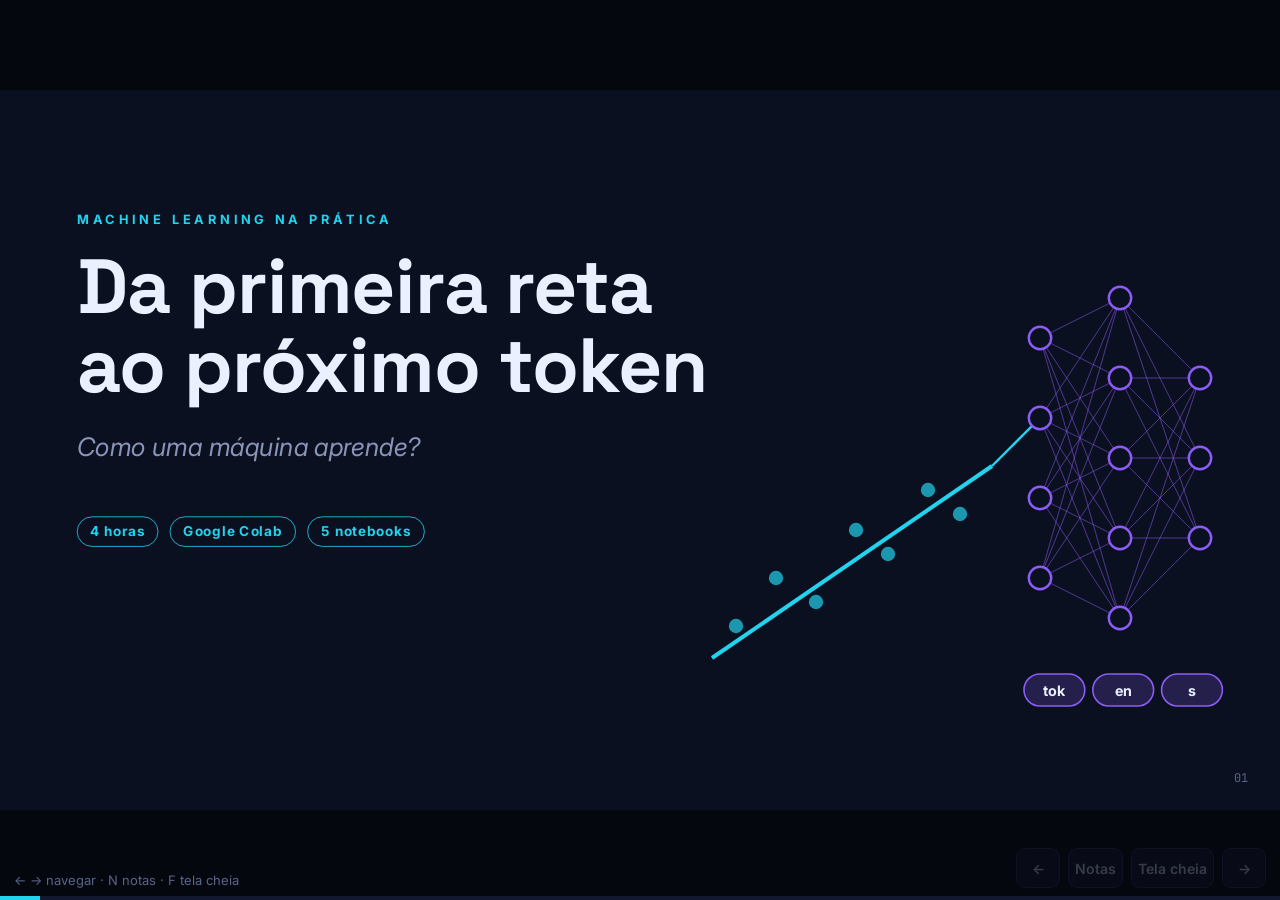
==== index.html @ e6fae29c "Adiciona apresentação Machine Learning na Prática" ====
<!DOCTYPE html>
<html lang="pt-BR">
<head>
<meta charset="utf-8">
<meta name="viewport" content="width=device-width, initial-scale=1">
<title>Machine Learning na Prática</title>
<link rel="preconnect" href="https://fonts.googleapis.com">
<link rel="preconnect" href="https://fonts.gstatic.com" crossorigin>
<link href="https://fonts.googleapis.com/css2?family=Space+Grotesk:wght@500;700&family=Inter:wght@400;500;700&family=JetBrains+Mono:wght@400;700&display=swap" rel="stylesheet">
<style>
/* VOICE: palco de aula de tecnologia; confiante, didático, pouco texto
   IDEA: um osciloscópio de laboratório: cada slide é um instrumento que mostra o mecanismo funcionando
   PICTURE: simulações reais (reta, gradiente, KNN, K-Means, atenção, temperatura) ocupando o palco
   COLOUR and TYPE: tinta noturna, ciano = conceito, âmbar = erro, violeta = redes/LLMs, verde = grupos; Space Grotesk + Inter + JetBrains Mono
   LAYOUT: palco 16:9 fixo escalado; título à esquerda no alto, instrumento grande, controles discretos */
:root{--bg:#0B1020;--p1:#141B33;--p2:#1B2442;--ln:#2A355C;--tx:#EAF0FF;--mu:#8A94B8;--dim:#5A6488;
--cy:#22D3EE;--am:#F59E0B;--vi:#8B5CF6;--gr:#34D399;--rd:#F87171;--pk:#F472B6;color-scheme:dark}
*{box-sizing:border-box;min-width:0}
html,body{margin:0;height:100%;background:#05070f;overflow:hidden}
body{font:24px/1.4 Inter,system-ui,sans-serif;color:var(--tx)}
#stage{position:absolute;left:50%;top:50%;width:1600px;height:900px;transform-origin:0 0;background:var(--bg);overflow:hidden}
.s{position:absolute;inset:0;padding:88px 96px 90px;opacity:0;visibility:hidden;transition:opacity .45s,visibility .45s}
.s.cur{opacity:1;visibility:visible}
h1,h2,h3{font-family:"Space Grotesk",Inter,sans-serif;margin:0;letter-spacing:-.01em;text-wrap:balance}
h2{font-size:54px;line-height:1.08;margin-bottom:34px}
.mono{font-family:"JetBrains Mono",monospace}
.mu{color:var(--mu)}.cy{color:var(--cy)}.am{color:var(--am)}.vi{color:var(--vi)}.gr{color:var(--gr)}.rd{color:var(--rd)}.pk{color:var(--pk)}
.blk{position:absolute;left:96px;top:36px;display:flex;align-items:center;gap:14px;font-size:15px;font-weight:700;letter-spacing:.18em}
.dots{display:flex;gap:9px}.dots i{width:8px;height:8px;border-radius:50%;background:var(--ln)}.dots i.on{background:currentColor;transform:scale(1.4)}
.num{position:absolute;right:40px;bottom:30px;font:15px "JetBrains Mono";color:var(--dim)}
.card{background:var(--p1);border-radius:18px;padding:26px 28px}
.row{display:flex;gap:28px}.col{display:flex;flex-direction:column;gap:18px}
.grid3{display:grid;grid-template-columns:repeat(3,1fr);gap:28px}
.f{opacity:0;transform:translateY(14px);transition:opacity .5s,transform .5s}
.f.on{opacity:1;transform:none}
.note{font-size:18px;color:var(--dim);font-style:italic}
.pill{display:inline-flex;align-items:center;padding:6px 16px;border-radius:99px;border:1.5px solid currentColor;font-size:17px;font-weight:700;letter-spacing:.06em}
.lbl{font-size:16px;font-weight:700;letter-spacing:.16em;text-transform:uppercase}
svg{display:block;overflow:visible}
svg text{font-family:Inter,sans-serif;fill:var(--tx)}
.ctl{display:flex;flex-wrap:wrap;gap:12px;align-items:center;font-size:19px}
button.b{font:700 18px Inter;color:var(--tx);background:var(--p2);border:1.5px solid var(--ln);border-radius:12px;padding:10px 18px;cursor:pointer;min-height:44px}
button.b:hover{border-color:var(--cy)}button.b.on{background:var(--cy);color:var(--bg);border-color:var(--cy)}
button.b:focus-visible,input:focus-visible{outline:3px solid var(--cy);outline-offset:2px}
input[type=range]{accent-color:var(--cy);width:260px;height:32px}
.big{font-family:"Space Grotesk";font-weight:700;line-height:1}
.formula{font:700 34px "JetBrains Mono";background:var(--p1);border-radius:16px;padding:22px 28px}
/* lab */
.lab .side{position:absolute;left:96px;top:110px;bottom:90px;width:480px;border-radius:26px;padding:40px;color:var(--bg);display:flex;flex-direction:column}
.lab .side .n{font:700 170px/1 "Space Grotesk";margin:14px 0 18px}
.lab .side h3{font-size:38px;line-height:1.1}
.lab .side .file{margin-top:auto;background:var(--bg);border-radius:12px;padding:12px 16px;font:16px "JetBrains Mono";text-align:center}
.lab .side .t{margin-top:16px;font-weight:700;font-size:20px}
.lab .steps{position:absolute;left:650px;right:96px;top:120px}
.lab .st{display:grid;grid-template-columns:44px 120px 1fr;align-items:start;gap:10px;padding:16px 0;font-size:25px;position:relative}
.lab .st b{font:700 21px "JetBrains Mono";padding-top:3px}
.lab .st .o{width:26px;height:26px;border-radius:50%;border:4px solid currentColor;background:var(--bg);margin-top:4px;position:relative;z-index:1}
.lab .rail{position:absolute;left:12px;top:34px;bottom:34px;width:3px;opacity:.6}
.lab .q{position:absolute;left:650px;right:96px;bottom:96px;border:2px solid;border-radius:18px;padding:22px 28px;background:var(--p1)}
.lab .q .lbl{font-size:14px;margin-bottom:8px}
.lab .q p{margin:0;font-size:27px;font-weight:700}
/* chrome */
#bar{position:fixed;left:0;right:0;bottom:0;height:4px;background:#111830;z-index:5}#bar i{display:block;height:100%;background:var(--cy);transition:width .3s}
#nav{position:fixed;right:14px;bottom:12px;display:flex;gap:8px;z-index:6;opacity:.25;transition:opacity .3s}#nav:hover{opacity:1}
#nav button{font:600 14px Inter;color:#cfd6f5;background:#141B33;border:1px solid #2A355C;border-radius:9px;min-width:44px;min-height:40px;cursor:pointer}
#notes{position:fixed;left:16px;right:16px;bottom:62px;max-height:40vh;overflow:auto;background:#0f1530f2;border:1px solid #2A355C;border-radius:14px;padding:16px 20px;font:16px/1.5 Inter;color:#dfe5ff;z-index:7;display:none}
#notes.on{display:block}#notes b{color:var(--cy)}
#help{position:fixed;left:14px;bottom:12px;font:13px Inter;color:#5A6488;z-index:6}
@keyframes dash{to{stroke-dashoffset:0}}
@keyframes pulse{50%{opacity:.35}}
@keyframes flow{to{stroke-dashoffset:-40}}
@media (prefers-reduced-motion:reduce){*{animation:none!important;transition:none!important}}
</style>
</head>
<body>
<div id="stage">

<!-- 01 -->
<section class="s" data-b="0" data-notes="SLIDE 01 (3 min). “Quando alguém usa uma IA para escrever texto ou reconhecer uma imagem, vê só o resultado. Mas como a máquina chegou até ali? Hoje vamos construir modelos simples, observar como erram e conectar essa lógica aos modelos de linguagem.” Avise que a turma vai programar no Colab.">
  <div style="position:absolute;left:96px;top:150px;width:860px">
    <div class="lbl cy" style="letter-spacing:.3em">Machine Learning na Prática</div>
    <h1 style="font-size:96px;line-height:1.02;margin:26px 0 30px">Da primeira reta ao próximo token</h1>
    <div class="mu" style="font-size:32px;font-style:italic">Como uma máquina aprende?</div>
    <div class="row" style="gap:14px;margin-top:64px"><span class="pill cy">4 horas</span><span class="pill cy">Google Colab</span><span class="pill cy">5 notebooks</span></div>
  </div>
  <svg id="cover" viewBox="0 0 700 700" style="position:absolute;right:40px;top:110px;width:700px;height:700px"></svg>
</section>

<!-- 02 -->
<section class="s" data-b="1" data-notes="SLIDE 02 (4 min). Pergunte: “Quem já usou ChatGPT, Gemini ou outra IA? E quem já treinou um modelo?” Espere respostas. A meta não é só importar uma biblioteca: é entender dados, parâmetros, perda, avaliação e inferência.">
  <h1 style="font-size:76px;line-height:1.08;margin-top:60px"><span class="mu">Você sabe usar IA.</span><br>Mas sabe como ela aprende?</h1>
  <div class="grid3" style="margin-top:80px">
    <div class="card f" data-f="1"><div class="big cy" style="font-size:46px">dados</div><h3 style="font-size:30px;margin:18px 0 10px">Parâmetros e perda</h3><div class="mu">o que o modelo recebe, e o que ele ajusta</div></div>
    <div class="card f" data-f="2"><div class="big am" style="font-size:46px">erro</div><h3 style="font-size:30px;margin:18px 0 10px">Treinar e avaliar</h3><div class="mu">medir em dados que o modelo nunca viu</div></div>
    <div class="card f" data-f="3"><div class="big vi" style="font-size:46px">tokens</div><h3 style="font-size:30px;margin:18px 0 10px">Chegar aos LLMs</h3><div class="mu">a mesma lógica, em escala gigante</div></div>
  </div>
</section>

<!-- 03 -->
<section class="s" data-b="1" data-notes="SLIDE 03 (6 min). Proponha: “Se tem a palavra promoção, é spam.” Por que falha? Programação tradicional: nós escrevemos as regras. ML supervisionado: damos exemplos e rótulos e o algoritmo aprende os parâmetros. Treinamento = aprender com exemplos; inferência = prever em dados novos.">
  <h2>Como detectar spam sem escrever mil regras?</h2>
  <div class="row" style="gap:48px">
    <div style="width:520px" class="col">
      <div class="card mono" style="font-size:28px;border:2px solid var(--am)"><span class="am">if</span> "promoção" <span class="am">in</span> msg:<br>&nbsp;&nbsp;&nbsp;&nbsp;<span class="am">return</span> SPAM</div>
      <div class="card f" data-f="1" style="font-size:21px"><div>“Sua <b>promoção</b> a gerente foi aprovada” <span class="rd">→ SPAM ✕</span></div><div style="margin-top:10px">“Ganhe R$ 5.000 hoje, clique aqui” <span class="rd">→ OK ✕</span></div></div>
      <div class="f note" data-f="1" style="font-size:21px">Cada regra nova cria uma exceção nova</div>
    </div>
    <svg viewBox="0 0 820 470" style="width:820px;height:470px">
      <g class="f" data-f="2"><text x="0" y="20" font-size="17" font-weight="700" letter-spacing="3" fill="#8A94B8">PROGRAMAÇÃO TRADICIONAL</text>
        <rect x="0" y="45" width="170" height="56" rx="12" fill="#1B2442"/><text x="85" y="80" text-anchor="middle" font-size="21">Regras</text>
        <rect x="0" y="115" width="170" height="56" rx="12" fill="#1B2442"/><text x="85" y="150" text-anchor="middle" font-size="21">Dados</text>
        <path d="M185 108 H285" stroke="#8A94B8" stroke-width="3" marker-end="url(#ar)"/>
        <rect x="300" y="68" width="200" height="80" rx="14" fill="#1B2442" stroke="#8A94B8" stroke-width="2"/><text x="400" y="116" text-anchor="middle" font-size="23" font-weight="700">Programa</text>
        <path d="M515 108 H615" stroke="#8A94B8" stroke-width="3" marker-end="url(#ar)"/>
        <rect x="630" y="68" width="180" height="80" rx="14" fill="#141B33"/><text x="720" y="116" text-anchor="middle" font-size="22" font-weight="700" fill="#8A94B8">Respostas</text></g>
      <g class="f" data-f="3"><g transform="translate(0,250)"><text x="0" y="20" font-size="17" font-weight="700" letter-spacing="3" fill="#22D3EE">MACHINE LEARNING SUPERVISIONADO</text>
        <rect x="0" y="45" width="170" height="56" rx="12" fill="#1B2442"/><text x="85" y="80" text-anchor="middle" font-size="21">Dados</text>
        <rect x="0" y="115" width="170" height="56" rx="12" fill="#1B2442"/><text x="85" y="150" text-anchor="middle" font-size="21">Rótulos</text>
        <path d="M185 108 H285" stroke="#22D3EE" stroke-width="3" marker-end="url(#arc)" stroke-dasharray="10 10" style="animation:flow 1s linear infinite"/>
        <rect x="300" y="68" width="200" height="80" rx="14" fill="#22D3EE" fill-opacity=".2" stroke="#22D3EE" stroke-width="2"/><text x="400" y="116" text-anchor="middle" font-size="23" font-weight="700">Treino</text>
        <path d="M515 108 H615" stroke="#22D3EE" stroke-width="3" marker-end="url(#arc)"/>
        <rect x="630" y="68" width="180" height="80" rx="14" fill="#141B33"/><text x="720" y="116" text-anchor="middle" font-size="22" font-weight="700" fill="#22D3EE">Modelo</text></g></g>
    </svg>
  </div>
  <div class="row f" data-f="4" style="margin-top:26px">
    <div class="card" style="flex:1"><b class="cy">Treinamento</b> <span class="mu">aprende parâmetros com exemplos</span></div>
    <div class="card" style="flex:1"><b class="vi">Inferência</b> <span class="mu">usa o modelo em mensagens novas</span></div>
  </div>
</section>

<!-- 04 -->
<section class="s" data-b="1" data-notes="SLIDE 04 (5 min). IA é o campo amplo; ML é uma abordagem dentro dele; Deep Learning usa redes neurais profundas; LLMs atuais são Deep Learning aplicado à linguagem. IA generativa não é sinônimo de LLM: há modelos de imagem, áudio e vídeo.">
  <h2>Onde um LLM se encaixa na IA?</h2>
  <svg viewBox="0 0 860 620" style="position:absolute;left:70px;top:200px;width:860px;height:620px">
    <g class="f" data-f="1"><ellipse cx="430" cy="350" rx="420" ry="270" fill="#5A6488" fill-opacity=".1" stroke="#5A6488" stroke-width="2"/><text x="430" y="118" text-anchor="middle" font-size="24" font-weight="700" fill="#8A94B8">Inteligência Artificial</text></g>
    <g class="f" data-f="2"><ellipse cx="430" cy="400" rx="330" ry="215" fill="#22D3EE" fill-opacity=".1" stroke="#22D3EE" stroke-width="2"/><text x="430" y="225" text-anchor="middle" font-size="24" font-weight="700" fill="#22D3EE">Machine Learning</text></g>
    <g class="f" data-f="3"><ellipse cx="430" cy="450" rx="235" ry="160" fill="#8B5CF6" fill-opacity=".15" stroke="#8B5CF6" stroke-width="2"/><text x="430" y="330" text-anchor="middle" font-size="24" font-weight="700" fill="#8B5CF6">Deep Learning</text></g>
    <g class="f" data-f="4"><ellipse cx="430" cy="505" rx="140" ry="98" fill="#F472B6" fill-opacity=".28" stroke="#F472B6" stroke-width="2.5"/><text x="430" y="505" text-anchor="middle" font-size="36" font-weight="700">LLMs</text><text x="430" y="540" text-anchor="middle" font-size="16" fill="#8A94B8" font-family="JetBrains Mono">texto → próximo token</text></g>
  </svg>
  <div class="f col" data-f="5" style="position:absolute;right:96px;top:250px;width:520px;gap:14px">
    <div class="lbl am">IA generativa ≠ LLM</div>
    <div class="card row" style="justify-content:space-between;padding:20px 26px"><b class="pk">Texto</b><span class="mu">LLMs</span></div>
    <div class="card row" style="justify-content:space-between;padding:20px 26px"><b>Imagem</b><span class="mu">modelos de difusão</span></div>
    <div class="card row" style="justify-content:space-between;padding:20px 26px"><b>Áudio</b><span class="mu">fala, música</span></div>
    <div class="card row" style="justify-content:space-between;padding:20px 26px"><b>Vídeo</b><span class="mu">sequências de quadros</span></div>
  </div>
</section>

<!-- 05 -->
<section class="s" data-b="1" data-notes="SLIDE 05 (7 min). Supervisionado: exemplos com rótulos. Não supervisionado: encontrar grupos sem rótulos. Reforço: uma política aprende com ações e recompensas. Pergunta: “Separar consumidores por perfil sem categorias prontas é qual tipo?” (não supervisionado). Autossupervisão: o próprio texto fornece o rótulo — voltaremos nisso em LLMs.">
  <h2>Três formas de aprender. Três tipos de sinal</h2>
  <div class="grid3">
    <div class="card f" data-f="1"><div class="lbl cy">Supervisionado</div>
      <svg viewBox="0 0 400 260" style="width:100%;height:260px;margin:14px 0">
        <line x1="90" y1="10" x2="330" y2="250" stroke="#EAF0FF" stroke-width="2" stroke-dasharray="8 8"/>
        <g fill="#22D3EE"><circle cx="60" cy="170" r="10"/><circle cx="110" cy="200" r="10"/><circle cx="80" cy="230" r="10"/><circle cx="150" cy="235" r="10"/><circle cx="40" cy="120" r="10"/></g>
        <g fill="#F59E0B"><circle cx="260" cy="50" r="10"/><circle cx="320" cy="90" r="10"/><circle cx="300" cy="30" r="10"/><circle cx="350" cy="140" r="10"/><circle cx="230" cy="100" r="10"/></g>
        <text x="40" y="90" fill="#22D3EE" font-weight="700" font-size="19">ok</text><text x="300" y="190" fill="#F59E0B" font-weight="700" font-size="19">spam</text></svg>
      <div class="mu">sinal: o rótulo certo</div></div>
    <div class="card f" data-f="2"><div class="lbl gr">Não supervisionado</div>
      <svg viewBox="0 0 400 260" style="width:100%;height:260px;margin:14px 0">
        <g fill="#8A94B8"><circle cx="90" cy="80" r="9"/><circle cx="130" cy="60" r="9"/><circle cx="110" cy="115" r="9"/><circle cx="70" cy="110" r="9"/><circle cx="290" cy="180" r="9"/><circle cx="320" cy="210" r="9"/><circle cx="340" cy="170" r="9"/><circle cx="300" cy="225" r="9"/></g>
        <circle cx="100" cy="92" r="65" fill="none" stroke="#34D399" stroke-width="2.5" stroke-dasharray="9 7" style="animation:pulse 2.4s infinite"/>
        <circle cx="315" cy="197" r="65" fill="none" stroke="#34D399" stroke-width="2.5" stroke-dasharray="9 7" style="animation:pulse 2.4s infinite .8s"/>
        <text x="200" y="150" text-anchor="middle" font-size="44" font-weight="700" fill="#34D399">?</text></svg>
      <div class="mu">sinal: a estrutura dos dados</div></div>
    <div class="card f" data-f="3"><div class="lbl am">Por reforço</div>
      <svg viewBox="0 0 400 260" style="width:100%;height:260px;margin:14px 0">
        <rect x="10" y="95" width="130" height="70" rx="14" fill="#F59E0B" fill-opacity=".2" stroke="#F59E0B" stroke-width="2"/><text x="75" y="138" text-anchor="middle" font-weight="700" font-size="20">Agente</text>
        <rect x="260" y="95" width="130" height="70" rx="14" fill="#1B2442" stroke="#2A355C" stroke-width="2"/><text x="325" y="138" text-anchor="middle" font-weight="700" font-size="20">Ambiente</text>
        <path d="M75 90 C100 20 300 20 325 85" fill="none" stroke="#EAF0FF" stroke-width="2.5" marker-end="url(#arw)" stroke-dasharray="10 8" style="animation:flow 1.2s linear infinite"/>
        <path d="M325 170 C300 240 100 240 75 175" fill="none" stroke="#F59E0B" stroke-width="2.5" marker-end="url(#ara)" stroke-dasharray="10 8" style="animation:flow 1.2s linear infinite"/>
        <text x="200" y="30" text-anchor="middle" font-size="17">ação</text><text x="200" y="252" text-anchor="middle" font-size="17" fill="#F59E0B">recompensa</text></svg>
      <div class="mu">sinal: a recompensa</div></div>
  </div>
  <div class="f" data-f="4" style="margin-top:30px;font-size:24px"><b class="vi">E os LLMs?</b> <span class="mu">Aprendizado autossupervisionado: o próprio texto fornece o rótulo, o próximo token</span></div>
</section>

<!-- 06 -->
<section class="s" data-b="2" data-notes="SLIDE 06 (9 min). Feature = informação disponível antes da previsão; target = o que queremos estimar. Numérico vs categórico. Treino ajusta parâmetros; validação orienta escolhas (modelo, hiperparâmetros); teste estima o desempenho final em dados não usados na seleção.">
  <h2>Uma linha de dados. Uma decisão a tomar</h2>
  <div class="row" style="gap:70px">
    <table id="tbl" style="border-collapse:separate;border-spacing:8px 0;font-size:25px;width:680px">
      <tr><th data-c="0">Horas de estudo<br><small>numérica</small></th><th data-c="0">Faltas<br><small>numérica</small></th><th data-c="0">Turno<br><small>categórica</small></th><th data-c="1">Nota<br><small>alvo</small></th></tr>
      <tr><td>2</td><td>6</td><td>noite</td><td>4,1</td></tr><tr><td>5</td><td>2</td><td>manhã</td><td>7,3</td></tr>
      <tr><td>8</td><td>1</td><td>manhã</td><td>8,9</td></tr><tr><td>3</td><td>4</td><td>tarde</td><td>5,2</td></tr>
      <tr class="new"><td>6</td><td>3</td><td>noite</td><td class="am">?</td></tr>
    </table>
    <div style="flex:1">
      <div class="f" data-f="1" style="font-size:24px;margin-bottom:12px"><b class="cy">features</b> o que se sabe antes da previsão</div>
      <div class="f" data-f="2" style="font-size:24px;margin-bottom:40px"><b class="am">target</b> o que queremos prever</div>
      <div class="f" data-f="3"><div class="lbl mu" style="margin-bottom:14px">Como dividir os dados</div>
        <div id="split" style="display:flex;height:84px;gap:6px;font-weight:700;font-size:19px;color:var(--bg)">
          <div style="background:var(--cy);flex:70;border-radius:10px 0 0 10px;display:grid;place-items:center">Treino 70%</div>
          <div style="background:var(--vi);flex:15;display:grid;place-items:center">Val. 15%</div>
          <div style="background:var(--am);flex:15;border-radius:0 10px 10px 0;display:grid;place-items:center">Teste 15%</div></div>
        <div class="col" style="gap:10px;margin-top:24px;font-size:22px">
          <div><b class="cy">Treino</b> ajusta os parâmetros</div><div><b class="vi">Validação</b> orienta as escolhas</div><div><b class="am">Teste</b> estima o desempenho final</div></div>
        <div class="note" style="margin-top:14px">Proporções ilustrativas</div></div>
    </div>
  </div>
  <style>#tbl th{font-size:19px;padding:12px 8px;border-radius:12px;background:var(--p1);transition:background .4s,color .4s}#tbl th small{font-weight:400;color:var(--mu);font-size:15px}
  #tbl td{text-align:center;padding:14px 0;border-bottom:1px solid var(--ln);font-family:"JetBrains Mono"}#tbl tr.new td{font-weight:700}
  #tbl.c0 th[data-c="0"]{background:#22D3EE33;color:var(--cy)}#tbl.c1 th[data-c="1"]{background:#F59E0B33;color:var(--am)}</style>
</section>

<!-- 07 -->
<section class="s" data-b="2" data-notes="SLIDE 07 (8 min). Padronizar o dataset inteiro antes de separar vaza média e desvio do teste para o treino. Certo: separar; ajustar (fit) o scaler só no treino; transformar treino e teste com ele. O Pipeline do Scikit-learn garante essa ordem, inclusive na validação cruzada. “O teste é uma prova inédita, não uma cola para o estudo.”">
  <h2>O teste não pode contar o futuro</h2>
  <svg viewBox="0 0 1408 560" style="width:1408px;height:560px">
    <g class="f" data-f="1">
      <rect x="0" y="0" width="1408" height="230" rx="20" fill="#141B33" stroke="#F87171" stroke-width="2"/>
      <text x="34" y="48" font-size="20" font-weight="700" letter-spacing="3" fill="#F87171">✕  ERRADO</text>
      <g id="wrongRow"></g>
      <path id="leak" d="M529 184 C480 236 262 236 200 189" fill="none" stroke="#F59E0B" stroke-width="3" stroke-dasharray="10 8" style="animation:flow 1s linear infinite" marker-end="url(#ara)"/>
      <text x="420" y="48" font-size="19" font-style="italic" fill="#F59E0B">a média e o desvio do teste vazam para o treino</text>
    </g>
    <g class="f" data-f="2"><g transform="translate(0,290)">
      <rect x="0" y="0" width="1408" height="230" rx="20" fill="#141B33" stroke="#34D399" stroke-width="2"/>
      <text x="34" y="48" font-size="20" font-weight="700" letter-spacing="3" fill="#34D399">✓  CERTO</text>
      <g id="rightRow"></g>
    </g></g>
  </svg>
  <div class="f" data-f="3" style="font-size:26px;margin-top:6px"><span class="mono cy" style="font-weight:700">Pipeline(scaler, modelo)</span> <span class="mu">faz isso por você, inclusive dentro da validação cruzada</span></div>
</section>

<!-- 08 -->
<section class="s" data-b="2" data-id="fit" data-notes="SLIDE 08 (8 min). Arraste a complexidade (grau do polinômio). Pontos brancos = treino; anéis âmbar = validação. Com grau alto, o erro de treino vai a quase zero e o de validação explode. “Qual curva vocês escolheriam?” A decisão precisa de dados de validação, não do olho.">
  <h2>Acertar tudo no treino é sempre bom sinal?</h2>
  <div class="row" style="gap:40px">
    <svg id="fitPlot" viewBox="0 0 820 560" style="width:820px;height:560px"></svg>
    <div class="col" style="flex:1;gap:22px">
      <div class="card"><div class="lbl mu" style="font-size:14px">Complexidade do modelo</div>
        <div class="row" style="align-items:center;margin-top:10px;gap:18px"><input id="deg" type="range" min="1" max="11" value="1" style="width:300px"><span class="mono big" id="degv" style="font-size:34px">grau 1</span></div>
        <div id="fitTag" class="big" style="font-size:40px;margin-top:16px">underfitting</div></div>
      <div class="card"><svg id="fitErr" viewBox="0 0 520 250" style="width:100%;height:250px"></svg></div>
      <div class="note">Polinômios ajustados ao vivo por mínimos quadrados · dados sintéticos</div>
    </div>
  </div>
</section>

<!-- 09 -->
<section class="s" data-b="3" data-id="line" data-notes="SLIDE 09 (4 min). ŷ = wx + b. w = inclinação, b = intercepto, x = entrada. Mova os controles. Exemplo: x = 6, w = 5, b = 20 → ŷ = 50 (exemplo matemático, não uma escala real de nota). O modelo precisa descobrir w e b a partir dos dados.">
  <h2>A primeira previsão pode ser uma reta</h2>
  <div class="row" style="gap:50px">
    <div class="col" style="width:560px;gap:24px">
      <div class="mono big" style="font-size:88px"><span class="am">ŷ</span> = <span class="cy">w</span>·x + <span class="vi">b</span></div>
      <div class="card col" style="gap:14px">
        <label class="ctl"><span class="mono cy" style="width:60px;font-weight:700">w</span><input id="lw" type="range" min="0" max="10" step="0.5" value="5"><span class="mono" id="lwv">5</span><span class="mu">inclinação</span></label>
        <label class="ctl"><span class="mono vi" style="width:60px;font-weight:700">b</span><input id="lb" type="range" min="0" max="60" step="1" value="20"><span class="mono" id="lbv">20</span><span class="mu">intercepto</span></label>
        <label class="ctl"><span class="mono" style="width:60px;font-weight:700">x</span><input id="lx" type="range" min="0" max="10" step="1" value="6"><span class="mono" id="lxv">6</span><span class="mu">entrada</span></label>
      </div>
      <div class="formula" id="lcalc">ŷ = 5·6 + 20 = 50</div>
      <div class="note">Exemplo matemático: o modelo precisa descobrir w e b nos dados</div>
    </div>
    <svg id="linePlot" viewBox="0 0 780 560" style="width:780px;height:560px"></svg>
  </div>
</section>

<!-- 10 -->
<section class="s" data-b="3" data-id="resid" data-notes="SLIDE 10 (4 min). A distância vertical entre ponto real e previsão é o resíduo. MSE = média dos quadrados: os quadrados no gráfico são literalmente cada erro ao quadrado. Pergunte: “Se eu deslocar a reta, o erro melhora ou piora?” — e mova os controles. Depois clique em “Ajuste ótimo” (mínimos quadrados).">
  <h2>Como uma reta sabe que está errada?</h2>
  <div class="row" style="gap:44px">
    <svg id="resPlot" viewBox="0 0 820 560" style="width:820px;height:560px"></svg>
    <div class="col" style="flex:1;gap:22px">
      <div class="formula f" data-f="2" style="font-size:30px">MSE = <span class="mu">1/n</span> Σ <span class="am">(y − ŷ)²</span></div>
      <div class="card"><div class="lbl mu" style="font-size:14px">Erro quadrático médio agora</div><div class="big am" id="mseV" style="font-size:84px;margin-top:8px">0</div></div>
      <div class="card col" style="gap:12px">
        <label class="ctl"><span class="mono cy" style="width:40px;font-weight:700">w</span><input id="rw" type="range" min="0" max="1.6" step="0.02" value="0.4"><span class="mono" id="rwv"></span></label>
        <label class="ctl"><span class="mono vi" style="width:40px;font-weight:700">b</span><input id="rb" type="range" min="-2" max="6" step="0.1" value="4"><span class="mono" id="rbv"></span></label>
        <div class="row" style="gap:12px"><button class="b" id="rOpt">Ajuste ótimo</button><button class="b" id="rRst">Reiniciar</button></div>
      </div>
      <div class="f" data-f="1" style="font-size:22px">Um erro <b class="am">2×</b> maior pesa <b class="am">4×</b></div>
    </div>
  </div>
</section>

<!-- 11 -->
<section class="s" data-b="3" data-id="gd" data-notes="SLIDE 11 (4 min). Gradiente = direção de maior crescimento do erro; a descida vai no sentido contrário: w ← w − α·∂L/∂w. Rode com α pequeno (lento), bom (converge), grande (oscila) e grande demais (diverge). Cada passo aqui é uma atualização; uma época é uma passada por todos os dados de treino.">
  <h2>Aprender é caminhar ladeira abaixo</h2>
  <div class="row" style="gap:44px">
    <svg id="gdPlot" viewBox="0 0 860 560" style="width:860px;height:560px"></svg>
    <div class="col" style="flex:1;gap:20px">
      <div class="formula" style="font-size:31px">w ← w − <span class="am">α</span> · <span class="cy">∂L/∂w</span></div>
      <div class="card col" style="gap:14px"><div class="lbl mu" style="font-size:14px">Taxa de aprendizado α</div>
        <div class="row" id="gdA" style="gap:10px;flex-wrap:wrap"><button class="b" data-a="0.05">0,05</button><button class="b on" data-a="0.3">0,3</button><button class="b" data-a="0.9">0,9</button><button class="b" data-a="1.05">1,05</button></div>
        <div class="row" style="gap:10px"><button class="b" id="gdGo">▶ Descer</button><button class="b" id="gdRst">Reiniciar</button></div></div>
      <div class="card row" style="justify-content:space-between"><div><div class="lbl mu" style="font-size:14px">Passo</div><div class="big mono" id="gdK" style="font-size:52px">0</div></div><div><div class="lbl mu" style="font-size:14px">Perda L(w)</div><div class="big mono am" id="gdL" style="font-size:52px">—</div></div></div>
      <div id="gdMsg" style="font-size:24px;font-weight:700;min-height:34px"></div>
    </div>
  </div>
</section>

<!-- 12 -->
<section class="s" data-b="3" data-notes="SLIDE 12 (3 min). MAE: erro absoluto médio, na unidade original. MSE: penaliza mais os desvios grandes (unidade ao quadrado). R²: compara com prever sempre a média; 1 é perfeito, 0 é igual à média, pode ser negativo fora do treino. Nunca interprete uma métrica sozinha.">
  <h2>Um modelo erra. Quanto, e em qual unidade?</h2>
  <div class="grid3">
    <div class="card f" data-f="1" style="min-height:470px"><div class="big cy" style="font-size:78px">MAE</div><div class="mono" style="font-size:24px;margin:18px 0 26px">1/n Σ |y − ŷ|</div>
      <div style="display:flex;align-items:flex-end;gap:16px;height:110px"><i style="width:44px;height:36%;background:var(--cy)"></i><i style="width:44px;height:80%;background:var(--cy)"></i><i style="width:44px;height:27%;background:var(--cy)"></i><i style="width:44px;height:62%;background:var(--cy)"></i></div>
      <h3 style="font-size:27px;margin-top:26px">Erro médio na unidade original</h3><div class="mu" style="font-style:italic">“erra 0,6 ponto, em média”</div></div>
    <div class="card f" data-f="2" style="min-height:470px"><div class="big am" style="font-size:78px">MSE</div><div class="mono" style="font-size:24px;margin:18px 0 26px">1/n Σ (y − ŷ)²</div>
      <div style="display:flex;align-items:flex-end;gap:16px;height:110px"><i style="width:44px;height:13%;background:var(--am)"></i><i style="width:44px;height:64%;background:var(--am)"></i><i style="width:44px;height:7%;background:var(--am)"></i><i style="width:44px;height:38%;background:var(--am)"></i></div>
      <h3 style="font-size:27px;margin-top:26px">Penaliza erros grandes</h3><div class="mu" style="font-style:italic">unidade ao quadrado</div></div>
    <div class="card f" data-f="3" style="min-height:470px"><div class="big vi" style="font-size:78px">R²</div><div class="mono" style="font-size:24px;margin:18px 0 26px">1 − SS<sub>res</sub> / SS<sub>tot</sub></div>
      <div style="height:110px;display:flex;flex-direction:column;justify-content:center"><div style="height:26px;border-radius:13px;background:var(--ln)"><div style="width:82%;height:100%;border-radius:13px;background:var(--vi)"></div></div><div class="mono mu" style="display:flex;justify-content:space-between;font-size:16px;margin-top:8px"><span>0</span><span>0,82</span><span>1</span></div></div>
      <h3 style="font-size:27px;margin-top:26px">Comparado a prever a média</h3><div class="mu" style="font-style:italic">pode ser negativo fora do treino</div></div>
  </div>
  <div class="f note" data-f="4" style="margin-top:28px;font-size:22px">Uma métrica sozinha não conta a história: olhe o problema</div>
</section>

<!-- 13 LAB01 -->
<section class="s lab" data-b="3" data-lab="01|Faça a reta aprender|01_regressao_linear.ipynb|25|cy" data-steps="00–05|Ler o dataset sintético e visualizar os pontos;05–15|Ajustar com NumPy, acompanhar a MSE e comparar com LinearRegression;15–20|Prever valores novos e avaliar MAE, MSE e R²;20–25|Mudar a taxa de aprendizado: convergência e divergência" data-q="O modelo aprende com o número de épocas, ou com a atualização guiada pelo erro?" data-notes="SLIDE 13 — LAB 01 (25 min). Abra 01_regressao_linear.ipynb (versão do aluno). Não mostre o gabarito antes da atividade."></section>

<!-- 14 -->
<section class="s" data-b="4" data-id="knn" data-notes="SLIDE 14 (4 min). Clique no gráfico para mover o ponto novo; troque K. As cores de fundo mostram como cada região seria classificada. K pequeno é sensível a ruído (fronteira recortada); K grande suaviza. Normalizar muda as distâncias. O KNN não ajusta pesos: ele guarda os exemplos e compara.">
  <h2>Seus vizinhos podem decidir quem você é</h2>
  <div class="row" style="gap:40px">
    <svg id="knnPlot" viewBox="0 0 860 560" style="width:860px;height:560px;cursor:crosshair"></svg>
    <div class="col" style="flex:1;gap:20px">
      <div class="card"><div class="lbl mu" style="font-size:14px">Número de vizinhos K</div><div class="row" id="knnK" style="gap:10px;margin-top:12px"><button class="b" data-k="1">1</button><button class="b on" data-k="3">3</button><button class="b" data-k="5">5</button><button class="b" data-k="9">9</button><button class="b" data-k="15">15</button></div></div>
      <div class="card"><div class="lbl mu" style="font-size:14px">Votação</div><div id="knnVote" style="font-size:28px;margin-top:10px"></div><div id="knnRes" class="big" style="font-size:44px;margin-top:10px"></div></div>
      <div class="col" style="gap:8px;font-size:21px"><div><b class="cy">K pequeno</b> sensível a ruído</div><div><b class="cy">Escala</b> normalizar muda as distâncias</div><div><b class="cy">Sem pesos</b> guarda os exemplos e compara</div></div>
      <div class="note">Clique no gráfico para mover o ponto ★</div>
    </div>
  </div>
</section>

<!-- 15 -->
<section class="s" data-b="4" data-id="tree" data-notes="SLIDE 15 (4 min). Avance: cada divisão procura grupos mais homogêneos; o Gini (calculado ao vivo nos pontos do gráfico) cai a cada pergunta. 0 = nó puro. Árvore profunda demais decora o treino (overfitting). Dados sintéticos no estilo Iris; regras didáticas.">
  <h2>Que pergunta separa melhor estas flores?</h2>
  <div class="row" style="gap:36px">
    <svg id="treePlot" viewBox="0 0 700 560" style="width:700px;height:560px"></svg>
    <svg id="treeDiag" viewBox="0 0 680 560" style="width:680px;height:560px"></svg>
  </div>
</section>

<!-- 16 -->
<section class="s" data-b="4" data-id="forest" data-notes="SLIDE 16 (3 min). Random Forest: muitas árvores, cada uma treinada com amostras e features sorteadas. Avance para ver a votação. A combinação tende a reduzir a variância em relação a uma árvore só, mas não garante acerto. Troca: perde-se interpretabilidade.">
  <h2>E se várias árvores votassem juntas?</h2>
  <svg id="forestSvg" viewBox="0 0 1408 480" style="width:1408px;height:480px"></svg>
  <div class="row" style="justify-content:space-between;font-size:23px;margin-top:20px"><div><b class="cy">1 árvore</b> <span class="mu">fácil de ler, alta variância</span></div><div><b class="gr">Floresta</b> <span class="mu">menor variância, menos interpretável</span></div></div>
</section>

<!-- 17 -->
<section class="s" data-b="4" data-notes="SLIDE 17 (4 min). Matriz ilustrativa: 95 negativos corretos, 5 positivos perdidos, nenhum positivo previsto. Acurácia 95%, mas recall positivo = 0. Precisão positiva é indefinida (0/0). A classe minoritária pode importar mais que o percentual total. Precision: dos que previ positivos, quantos eram? Recall: dos positivos reais, quantos achei? F1: média harmônica.">
  <h2>95% de acurácia pode ser péssimo</h2>
  <div class="row" style="gap:60px;align-items:flex-start">
    <div style="width:440px"><div class="big" style="font-size:170px">95%</div><div class="mu" style="font-size:26px">de acurácia</div>
      <div class="f" data-f="2"><div class="big rd" style="font-size:130px;margin-top:40px">0%</div><div class="mu" style="font-size:26px">de recall na classe positiva</div></div></div>
    <div class="f" data-f="1" style="position:relative">
      <div class="lbl mu" style="text-align:center;margin-left:80px;font-size:14px">Previsto</div>
      <div style="display:grid;grid-template-columns:80px 200px 200px;gap:10px;align-items:center;margin-top:10px;text-align:center">
        <span></span><span class="mu" style="font-size:18px">negativo</span><span class="mu" style="font-size:18px">positivo</span>
        <span class="mu" style="font-size:18px">real neg.</span><div class="cell" style="background:#34D39955"><b>95</b><small>VN</small></div><div class="cell"><b>0</b><small>FP</small></div>
        <span class="mu" style="font-size:18px">real pos.</span><div class="cell" style="background:#F8717166"><b>5</b><small>FN</small></div><div class="cell"><b>0</b><small>VP</small></div></div></div>
    <div class="col f" data-f="3" style="flex:1;gap:16px">
      <div class="card"><b class="cy" style="font-size:24px">Precision</b><div class="mu" style="font-size:18px">dos que previ ✓, quantos eram?</div><div class="mono" style="font-size:20px;margin-top:6px">0/0 → indefinida</div></div>
      <div class="card"><b class="rd" style="font-size:24px">Recall</b><div class="mu" style="font-size:18px">dos ✓ reais, quantos achei?</div><div class="mono" style="font-size:20px;margin-top:6px">0/5 = 0%</div></div>
      <div class="card"><b class="vi" style="font-size:24px">F1</b><div class="mu" style="font-size:18px">equilíbrio entre os dois</div><div class="mono" style="font-size:20px;margin-top:6px">média harmônica</div></div></div>
  </div>
  <style>.cell{height:190px;border-radius:16px;background:var(--p2);display:flex;flex-direction:column;justify-content:center}.cell b{font:700 64px "Space Grotesk"}.cell small{font:16px "JetBrains Mono";color:var(--tx)}</style>
</section>

<!-- 18 LAB02 -->
<section class="s lab" data-b="4" data-lab="02|Mesmos dados. Três algoritmos|02_classificacao.ipynb|25|cy" data-steps="00–05|Explorar o Iris e separar treino/teste com estratificação;05–13|KNN × Árvore × Random Forest com validação cruzada no treino (pipeline ao padronizar);13–20|Variar K e profundidade: qualidade e variância;20–25|Avaliar o escolhido no teste: matriz de confusão e métricas" data-q="O modelo que foi melhor no treino deve necessariamente ser o escolhido?" data-notes="SLIDE 18 — LAB 02 (25 min). Abra 02_classificacao.ipynb. Não mostre o gabarito antes."></section>

<!-- 19 -->
<section class="s" data-b="4" data-id="pause" data-nochrome="1" data-notes="SLIDE 19 — PAUSA (10 min). Clique em Iniciar. Oriente a turma a deixar o Notebook 03 aberto.">
  <div style="text-align:center;margin-top:120px"><div class="lbl cy" style="letter-spacing:.5em;font-size:22px">Pausa</div>
    <div id="clock" class="big mono" style="font-size:240px;margin:30px 0">10:00</div>
    <div class="row" style="justify-content:center;gap:14px"><button class="b" id="clkGo">▶ Iniciar</button><button class="b" id="clkRst">Reiniciar</button></div>
    <div class="pill cy" style="margin-top:46px">Deixe o Notebook 03 aberto</div></div>
</section>

<!-- 20 -->
<section class="s" data-b="5" data-id="km" data-notes="SLIDE 20 (5 min). Use “Passo” para alternar: (1) cada ponto vai ao centroide mais próximo, (2) cada centroide vira a média do seu grupo. Repita até estabilizar. Sorteie de novo para mostrar que a inicialização importa. O cluster não recebe significado automaticamente: a interpretação vem depois.">
  <h2>E se ninguém soubesse as respostas?</h2>
  <div class="row" style="gap:40px">
    <svg id="kmPlot" viewBox="0 0 760 560" style="width:760px;height:560px"></svg>
    <div class="col" style="flex:1;gap:18px">
      <div class="card col" style="gap:12px">
        <div class="row" style="gap:10px;flex-wrap:wrap"><button class="b" id="kmInit">Sortear centroides</button><button class="b" id="kmStep">Passo ▸</button><button class="b" id="kmRun">▶ Rodar</button></div>
        <div class="row" style="gap:10px;align-items:center;font-size:19px">K = <button class="b" data-k="2">2</button><button class="b on" data-k="3">3</button><button class="b" data-k="4">4</button><button class="b" data-k="5">5</button></div></div>
      <div class="card"><div class="lbl mu" style="font-size:14px">Agora</div><div id="kmPhase" style="font-size:28px;font-weight:700;margin-top:8px;min-height:80px"></div><div class="mono mu" id="kmIt" style="font-size:19px"></div></div>
      <div class="col" style="gap:6px;font-size:21px"><div><b class="gr">1</b> escolher K e sortear centroides</div><div><b class="gr">2</b> cada ponto vai ao centroide mais próximo</div><div><b class="gr">3</b> centroide vira a média do grupo</div><div><b class="gr">4</b> repetir até estabilizar</div></div>
      <div class="note">O significado de cada grupo é interpretação humana</div>
    </div>
  </div>
</section>

<!-- 21 -->
<section class="s" data-b="5" data-id="elbow" data-notes="SLIDE 21 (5 min). Calculado ao vivo nos mesmos dados do slide anterior. A inércia sempre cai quando K cresce (com K = n ela é zero), então o cotovelo é uma heurística, não uma prova. Silhouette (−1 a 1) compara coesão e separação. Escala, formato e densidade dos grupos influenciam os dois.">
  <h2>Quantos grupos realmente existem?</h2>
  <div class="row" style="gap:32px">
    <div class="card" style="flex:1"><div class="lbl gr">Inércia × K</div><svg id="elbowSvg" viewBox="0 0 620 420" style="width:100%;height:420px;margin-top:10px"></svg><div class="note" style="font-size:19px">Cotovelo: heurística, não prova</div></div>
    <div class="card f" data-f="1" style="flex:1"><div class="lbl cy">Silhouette × K</div><svg id="silSvg" viewBox="0 0 620 420" style="width:100%;height:420px;margin-top:10px"></svg><div class="note" style="font-size:19px">Mais alto = grupos coesos e separados</div></div>
  </div>
</section>

<!-- 22 LAB03 -->
<section class="s lab" data-b="5" data-lab="03|Encontre perfis de consumo|03_clustering.ipynb|20|gr" data-steps="00–05|Explorar os dados sintéticos de consumo e sua variação;05–10|Padronizar e aplicar o K-Means;10–15|Comparar K pelo cotovelo e pela silhouette;15–20|Testar sem padronização e interpretar centroides e perfis" data-q="O cluster é útil para uma decisão real, ou só visualmente convincente?" data-notes="SLIDE 22 — LAB 03 (20 min). Abra 03_clustering.ipynb."></section>

<!-- 23 -->
<section class="s" data-b="6" data-id="neuron" data-notes="SLIDE 23 (5 min). Avance: a reta vira um neurônio (várias entradas, soma ponderada, ativação). Depois troque a ativação no gráfico da direita: é a MESMA rede de 12 neurônios com pesos fixos. Com ativação linear, ela inteira vira uma reta; com ReLU ou sigmoide, curvas. É a não linearidade que dá poder às camadas. Evite dizer que redes são “apenas regressões agrupadas”.">
  <h2>Da primeira reta a uma rede inteira</h2>
  <div class="row" style="gap:30px">
    <svg viewBox="0 0 860 600" style="width:860px;height:600px">
      <g class="f" data-f="0" style="opacity:1;transform:none"><rect x="0" y="40" width="240" height="220" rx="18" fill="#141B33"/><line x1="30" y1="210" x2="210" y2="80" stroke="#22D3EE" stroke-width="5"/><text x="120" y="245" text-anchor="middle" font-family="JetBrains Mono" font-weight="700" font-size="22" fill="#22D3EE">w·x + b</text></g>
      <g class="f" data-f="1">
        <path d="M255 150 H300" stroke="#8A94B8" stroke-width="3" marker-end="url(#arw)"/>
        <g font-family="JetBrains Mono" font-size="20">
        <circle cx="350" cy="60" r="30" fill="#1B2442" stroke="#22D3EE" stroke-width="2.5"/><text x="350" y="67" text-anchor="middle">x₁</text>
        <circle cx="350" cy="150" r="30" fill="#1B2442" stroke="#22D3EE" stroke-width="2.5"/><text x="350" y="157" text-anchor="middle">x₂</text>
        <circle cx="350" cy="240" r="30" fill="#1B2442" stroke="#22D3EE" stroke-width="2.5"/><text x="350" y="247" text-anchor="middle">x₃</text>
        <path d="M380 60 L510 145 M380 150 L510 150 M380 240 L510 155" stroke="#22D3EE" stroke-width="2.5" stroke-dasharray="8 7" style="animation:flow 1s linear infinite"/>
        <text x="430" y="85" fill="#22D3EE" font-size="17">w₁</text><text x="430" y="142" fill="#22D3EE" font-size="17">w₂</text><text x="430" y="222" fill="#22D3EE" font-size="17">w₃</text>
        <circle cx="565" cy="150" r="55" fill="#8B5CF6" fill-opacity=".25" stroke="#8B5CF6" stroke-width="3"/><text x="565" y="158" text-anchor="middle" font-weight="700" font-size="24">Σ | σ</text>
        <path d="M620 150 H690" stroke="#8B5CF6" stroke-width="3" marker-end="url(#arv)"/><text x="705" y="160" font-size="30" font-weight="700" fill="#8B5CF6">a</text></g>
        <rect x="270" y="320" width="520" height="70" rx="14" fill="#141B33"/><text x="530" y="364" text-anchor="middle" font-family="JetBrains Mono" font-weight="700" font-size="22">a = <tspan fill="#8B5CF6">σ</tspan>(w₁x₁ + w₂x₂ + w₃x₃ + b)</text></g>
      <g class="f" data-f="2"><g id="netSmall" transform="translate(0,430)"></g></g>
    </svg>
    <div class="card f" data-f="3" style="flex:1"><div class="lbl vi">Mesma rede, outra ativação</div>
      <svg id="actPlot" viewBox="0 0 480 330" style="width:100%;height:330px;margin:12px 0"></svg>
      <div class="row" id="actBtns" style="gap:10px"><button class="b" data-a="lin">linear</button><button class="b on" data-a="relu">ReLU</button><button class="b" data-a="sig">sigmoide</button></div>
      <div id="actMsg" style="font-size:20px;margin-top:14px;min-height:56px"></div></div>
  </div>
</section>

<!-- 24 -->
<section class="s" data-b="6" data-notes="SLIDE 24 (4 min). Propagação direta: a rede calcula a previsão. A perda mede o erro. Retropropagação: calcula os gradientes de todos os pesos (regra da cadeia). O otimizador atualiza os parâmetros — a mesma descida do gradiente do slide 11, com milhões ou bilhões de parâmetros.">
  <h2>A rede aprende com o mesmo princípio</h2>
  <div class="row" style="gap:40px">
    <svg viewBox="0 0 760 580" style="width:760px;height:580px">
      <circle id="loopC" cx="380" cy="290" r="210" fill="none" stroke="#2A355C" stroke-width="3" stroke-dasharray="12 10"/>
      <circle r="13" fill="#F59E0B"><animateMotion dur="5s" repeatCount="indefinite" path="M380 80 A210 210 0 1 1 379.9 80"/></circle>
      <g font-size="23" font-weight="700" text-anchor="middle">
        <rect x="230" y="40" width="300" height="84" rx="16" fill="#141B33" stroke="#22D3EE" stroke-width="2.5"/><text x="380" y="78" fill="#22D3EE">Propagação direta</text><text x="380" y="106" font-size="17" font-weight="400" fill="#8A94B8">calcula a previsão</text>
        <rect x="500" y="248" width="250" height="84" rx="16" fill="#141B33" stroke="#F59E0B" stroke-width="2.5"/><text x="625" y="286" fill="#F59E0B">Perda</text><text x="625" y="314" font-size="17" font-weight="400" fill="#8A94B8">mede o erro</text>
        <rect x="230" y="456" width="300" height="84" rx="16" fill="#141B33" stroke="#8B5CF6" stroke-width="2.5"/><text x="380" y="494" fill="#8B5CF6">Retropropagação</text><text x="380" y="522" font-size="17" font-weight="400" fill="#8A94B8">calcula os gradientes</text>
        <rect x="10" y="248" width="250" height="84" rx="16" fill="#141B33" stroke="#34D399" stroke-width="2.5"/><text x="135" y="286" fill="#34D399">Otimizador</text><text x="135" y="314" font-size="17" font-weight="400" fill="#8A94B8">atualiza os pesos</text>
        <text x="380" y="298" font-size="22" font-family="JetBrains Mono" font-weight="400" fill="#5A6488">1 passo</text></g>
    </svg>
    <div class="card" style="flex:1"><div class="lbl cy">Lembra do slide 11?</div>
      <svg viewBox="0 0 520 260" style="width:100%;height:260px;margin:18px 0"><path d="M20 20 Q260 460 500 20" fill="none" stroke="#22D3EE" stroke-width="4"/>
        <g fill="#F59E0B"><circle cx="60" cy="72" r="9"/><circle cx="140" cy="150" r="9"/><circle cx="200" cy="190" r="9"/><circle cx="240" cy="205" r="9"/></g></svg>
      <div class="mono" style="font-size:30px;font-weight:700;text-align:center">w ← w − α · ∂L/∂w</div>
      <div class="mu" style="text-align:center;margin-top:12px">mesma regra, aplicada a todos os pesos da rede</div></div>
  </div>
</section>

<!-- 25 -->
<section class="s" data-b="6" data-notes="SLIDE 25 (4 min). Projete “O céu hoje está ___” e peça palpites ANTES de avançar. Probabilidades ilustrativas. No pré-treinamento, LLMs autorregressivos aprendem a prever o próximo token em grandes quantidades de texto — aprendizado autossupervisionado. O pós-treinamento (instruções, preferências) é outro estágio.">
  <h2>Complete a frase</h2>
  <div class="big" style="font-size:84px;margin:10px 0 50px">O céu hoje está <span class="vi" style="border-bottom:6px solid var(--vi)">&nbsp;&nbsp;&nbsp;&nbsp;&nbsp;&nbsp;</span></div>
  <div class="row" style="gap:50px">
    <div id="ntBars" class="col f" data-f="1" style="flex:1;gap:14px"></div>
    <div class="col f" data-f="2" style="width:440px;gap:18px">
      <div class="card"><div class="lbl vi" style="font-size:15px">Pré-treino</div><div style="margin-top:8px;font-size:21px">prever o próximo token; o rótulo vem do próprio texto</div></div>
      <div class="card"><div class="lbl mu" style="font-size:15px">Pós-treino</div><div class="mu" style="margin-top:8px;font-size:21px">outro estágio: instruções e preferências</div></div></div>
  </div>
  <div class="note" style="position:absolute;bottom:40px">Probabilidades ilustrativas</div>
</section>

<!-- 26 -->
<section class="s" data-b="6" data-id="tok" data-notes="SLIDE 26 (4 min). Digite qualquer frase no campo. Texto vira tokens, cada token vira um ID, cada ID é mapeado para um vetor (embedding), e a posição também entra. O “tokenizador” aqui é ilustrativo (corta palavras longas em pedaços); modelos reais usam BPE ou similares e cada um tokeniza de um jeito.">
  <h2>Texto não entra como texto</h2>
  <input id="tokIn" value="O céu hoje está" aria-label="Frase" style="font:700 34px 'JetBrains Mono';width:100%;background:var(--p1);color:var(--tx);border:2px solid var(--ln);border-radius:14px;padding:16px 22px">
  <div id="tokOut" style="margin-top:36px"></div>
  <div class="note" style="position:absolute;bottom:40px">Tokens, IDs e vetores ilustrativos: cada modelo tokeniza diferente</div>
</section>

<!-- 27 -->
<section class="s" data-b="6" data-id="att" data-notes="SLIDE 27 (5 min). Clique em qualquer palavra para ver para onde ela “olha”. Self-attention mistura informação do contexto. Q = consultas, K = chaves, V = valores. Em modelos autorregressivos, a máscara causal impede olhar tokens futuros (apagados). Pesos ilustrativos, não de um LLM real.">
  <h2>A palavra “ele” aponta para quem?</h2>
  <svg id="attSvg" viewBox="0 0 1408 380" style="width:1408px;height:380px"></svg>
  <div class="row" style="gap:30px;margin-top:20px">
    <div class="formula" style="font-size:28px;flex:1">Attention(Q,K,V) = softmax( QKᵀ / √d<sub>k</sub> ) V
      <div style="font:500 19px Inter;margin-top:12px" class="mu"><b class="cy">Q</b> consultas &nbsp; <b class="am">K</b> chaves &nbsp; <b class="gr">V</b> valores</div></div>
    <div class="card row" style="gap:24px;align-items:center"><svg id="maskSvg" viewBox="0 0 170 170" style="width:170px;height:170px"></svg><div style="width:220px"><div class="lbl vi" style="font-size:14px">Máscara causal</div><div class="mu" style="font-size:19px;margin-top:6px">cada token só vê o passado</div></div></div>
  </div>
  <div class="note" style="position:absolute;bottom:40px">Clique numa palavra · pesos ilustrativos</div>
</section>

<!-- 28 -->
<section class="s" data-b="6" data-id="gen" data-notes="SLIDE 28 (4 min). Clique em “Gerar próximo token” várias vezes. Fluxo: tokens e posições → embeddings → N blocos Transformer → logits → softmax → escolha. O token escolhido volta ao contexto e o ciclo se repete (laço autorregressivo). Cada bloco tem atenção, MLP, conexões residuais e normalização. Probabilidades ilustrativas.">
  <h2>O Transformer transforma contexto em previsão</h2>
  <div id="genCtx" class="mono" style="font-size:38px;min-height:60px;margin-bottom:28px"></div>
  <svg id="genSvg" viewBox="0 0 1408 300" style="width:1408px;height:300px"></svg>
  <div class="row" style="gap:20px;align-items:center;margin-top:18px">
    <button class="b" id="genGo">Gerar próximo token ▸</button><button class="b" id="genRst">Reiniciar</button>
    <div id="genTop" class="mono" style="font-size:20px;margin-left:20px"></div></div>
  <div class="row" style="gap:14px;margin-top:26px;align-items:center"><span class="lbl vi" style="font-size:14px">Dentro de cada bloco</span><span class="pill vi">Self-attention</span><span class="pill vi">MLP</span><span class="pill vi">Residual</span><span class="pill vi">Normalização</span></div>
</section>

<!-- 29 -->
<section class="s" data-b="6" data-id="temp" data-notes="SLIDE 29 (4 min). Arraste a temperatura: ela divide os logits antes do softmax e muda a concentração da distribuição, sem retreinar. Baixa: previsível. Alta: probabilidade espalhada. Amostre algumas vezes em cada temperatura. Mais variedade NÃO é mais precisão factual: relacione a alucinações e verificação externa.">
  <h2>Uma pergunta. Muitas respostas possíveis</h2>
  <div class="row" style="gap:44px">
    <div style="flex:1"><div class="big" style="font-size:40px;margin-bottom:20px">O céu hoje está …</div><div id="tBars" class="col" style="gap:12px"></div></div>
    <div class="col" style="width:520px;gap:18px">
      <div class="card"><div class="lbl mu" style="font-size:14px">Temperatura</div><div class="row" style="align-items:center;gap:16px;margin-top:8px"><input id="tT" type="range" min="0.1" max="2.5" step="0.05" value="1" style="width:300px"><span class="big mono am" id="tTv" style="font-size:48px">1,00</span></div></div>
      <div class="card"><div class="row" style="gap:10px"><button class="b" id="tS">Amostrar ×10</button><button class="b" id="tR">Limpar</button></div><div id="tOut" class="mono" style="font-size:20px;margin-top:14px;min-height:120px;line-height:1.6"></div></div>
      <div class="mono" style="font-size:22px;font-weight:700">softmax(logits / T)</div>
      <div class="am" style="font-size:22px;font-weight:700">Mais variedade ≠ mais verdade</div></div>
  </div>
</section>

<!-- 30 LAB05 -->
<section class="s lab" data-b="6" data-lab="05|Brinque com o próximo token|05_llms.ipynb|5|vi" data-steps="passo 1|Logits → softmax → probabilidades;passo 2|Mudar a temperatura e comparar as distribuições;passo 3|Amostrar tokens com semente fixa;extra|DistilGPT2 real: opcional, não depende do download" data-q="Por que a mesma pergunta pode gerar respostas diferentes?" data-notes="SLIDE 30 — LAB 05 (5 min). Abra 05_llms.ipynb. Logits, softmax e temperatura funcionam localmente. O DistilGPT2 é opcional e não deve comprometer a aula se o download falhar."></section>

<!-- 31 -->
<section class="s lab" data-b="7" data-lab="04|Sua missão: construir um modelo|04_desafio_final.ipynb|25|am" data-steps="00–05|Explorar features, target e classes (Wine Dataset);05–12|Separar treino/teste e montar dois pipelines sem vazamento;12–20|Comparar os modelos com validação no treino;20–25|Avaliar o escolhido no teste e justificar a escolha" data-q="O pré-processamento está no pipeline? O teste foi usado para escolher hiperparâmetros?" data-notes="SLIDE 31 — DESAFIO FINAL (25 min). Abra 04_desafio_final.ipynb (Wine Dataset). NÃO revele o gabarito. Dicas pontuais: “O pré-processamento está dentro do pipeline?”, “O teste foi usado para escolher hiperparâmetros?”. Se houver atraso, não sacrifique este desafio."></section>

<!-- 32 -->
<section class="s" data-b="7" data-notes="SLIDE 32 (10 min). Discuta: (1) Que padrão seu modelo aprendeu? (2) Onde errou e por quê? (3) O que essa lógica tem em comum com os LLMs? Reforce: dados → previsão → erro → ajuste → avaliação → generalização. Convide a turma a continuar experimentando os notebooks.">
  <h1 style="font-size:76px;line-height:1.08;margin-top:40px"><span class="mu">Não é magia.</span><br>É aprendizagem medida</h1>
  <div id="chain" class="row" style="gap:0;margin-top:70px;justify-content:space-between"></div>
  <div class="grid3 f" data-f="7" style="margin-top:60px">
    <div class="card"><span class="mono mu">01</span> <b style="font-size:26px">Que padrão seu modelo aprendeu?</b></div>
    <div class="card"><span class="mono mu">02</span> <b style="font-size:26px">Onde errou, e por quê?</b></div>
    <div class="card"><span class="mono mu">03</span> <b style="font-size:26px">O que isso tem em comum com os LLMs?</b></div></div>
</section>

<svg width="0" height="0" style="position:absolute"><defs>
  <marker id="ar" viewBox="0 0 10 10" refX="8" refY="5" markerWidth="7" markerHeight="7" orient="auto-start-reverse"><path d="M0 0L10 5L0 10z" fill="#8A94B8"/></marker>
  <marker id="arc" viewBox="0 0 10 10" refX="8" refY="5" markerWidth="7" markerHeight="7" orient="auto-start-reverse"><path d="M0 0L10 5L0 10z" fill="#22D3EE"/></marker>
  <marker id="arw" viewBox="0 0 10 10" refX="8" refY="5" markerWidth="7" markerHeight="7" orient="auto-start-reverse"><path d="M0 0L10 5L0 10z" fill="#EAF0FF"/></marker>
  <marker id="ara" viewBox="0 0 10 10" refX="8" refY="5" markerWidth="7" markerHeight="7" orient="auto-start-reverse"><path d="M0 0L10 5L0 10z" fill="#F59E0B"/></marker>
  <marker id="arv" viewBox="0 0 10 10" refX="8" refY="5" markerWidth="7" markerHeight="7" orient="auto-start-reverse"><path d="M0 0L10 5L0 10z" fill="#8B5CF6"/></marker>
  <clipPath id="clipFit"><rect x="70" y="20" width="730" height="470"/></clipPath>
</defs></svg>
</div>

<div id="bar"><i></i></div>
<div id="notes"></div>
<div id="help">← → navegar · N notas · F tela cheia</div>
<div id="nav"><button id="bPrev" aria-label="Anterior">←</button><button id="bNotes">Notas</button><button id="bFull">Tela cheia</button><button id="bNext" aria-label="Próximo">→</button></div>

<script>
{
const COL={bg:'#0B1020',p1:'#141B33',p2:'#1B2442',ln:'#2A355C',tx:'#EAF0FF',mu:'#8A94B8',dim:'#5A6488',cy:'#22D3EE',am:'#F59E0B',vi:'#8B5CF6',gr:'#34D399',rd:'#F87171',pk:'#F472B6'};
const BLK=[null,['01','Fundamentos','cy'],['02','Dados','cy'],['03','Regressão','cy'],['04','Classificação','cy'],['05','Clustering','gr'],['06','Redes & LLMs','vi'],['07','Desafio','am']];
const $=(q,r=document)=>r.querySelector(q),$$=(q,r=document)=>[...r.querySelectorAll(q)];
const fmt=(v,d=2)=>v.toFixed(d).replace('.',',');
function rng(seed){return()=>{seed|=0;seed=seed+0x6D2B79F5|0;let t=Math.imul(seed^seed>>>15,1|seed);t=t+Math.imul(t^t>>>7,61|t)^t;return((t^t>>>14)>>>0)/4294967296}}
function gauss(r){let u=0,v=0;while(!u)u=r();while(!v)v=r();return Math.sqrt(-2*Math.log(u))*Math.cos(2*Math.PI*v)}
function mapper(x,y,w,h,x0,x1,y0,y1){return{X:v=>x+(v-x0)/(x1-x0)*w,Y:v=>y+h-(v-y0)/(y1-y0)*h,ix:px=>x0+(px-x)/w*(x1-x0),iy:py=>y0+(y+h-py)/h*(y1-y0)}}
function axes(m,x,y,w,h,xl,yl){return `<path d="M${x} ${y} V${y+h} H${x+w}" fill="none" stroke="${COL.dim}" stroke-width="2"/>`+(xl?`<text x="${x+w}" y="${y+h+32}" text-anchor="end" font-size="18" fill="${COL.mu}">${xl}</text>`:'')+(yl?`<text x="${x}" y="${y-12}" font-size="18" fill="${COL.mu}">${yl}</text>`:'')}
const stage=$('#stage'),slides=$$('.s');
const FX={};

/* ---------- chrome: block label, number, labs ---------- */
slides.forEach((s,i)=>{
  const b=+s.dataset.b;
  if(b){const B=BLK[b];const d=document.createElement('div');d.className='blk '+B[2];
    d.innerHTML=`<span class="dots">${[1,2,3,4,5,6,7].map(k=>`<i class="${k===b?'on':''}"></i>`).join('')}</span>${B[0]} · ${B[1].toUpperCase()}`;
    if(!s.dataset.nochrome)s.prepend(d)}
  const n=document.createElement('div');n.className='num';n.textContent=String(i+1).padStart(2,'0');s.append(n);
  if(s.dataset.lab){const [num,name,file,mins,c]=s.dataset.lab.split('|');const col=COL[c];
    const steps=s.dataset.steps.split(';').map(x=>x.split('|'));
    s.insertAdjacentHTML('beforeend',`<div class="side" style="background:${col}"><div class="lbl" style="letter-spacing:.4em">${num==='04'?'Desafio':'Lab'}</div><div class="n">${num}</div><h3>${name}</h3><div class="file" style="color:${col}">${file}</div><div class="t">${mins} min · Google Colab</div></div>
    <div class="steps" style="color:${col}"><div class="rail" style="background:${col}"></div>${steps.map((st,k)=>`<div class="st f" data-f="${k+1}"><span class="o"></span><b>${st[0]}</b><span style="color:var(--tx)">${st[1]}</span></div>`).join('')}</div>
    <div class="q f" data-f="${steps.length+1}" style="border-color:${col}"><div class="lbl" style="color:${col}">Para discutir</div><p>${s.dataset.q}</p></div>`)}
});

/* ---------- navigation ---------- */
let cur=0,step=0;
const maxStep=s=>Math.max(0,...$$('.f',s).map(e=>+e.dataset.f||0));
function apply(){const s=slides[cur];$$('.f',s).forEach(e=>e.classList.toggle('on',(+e.dataset.f||0)<=step));
  const id=s.dataset.id;if(id&&FX[id]&&FX[id].step)FX[id].step(step);
  $('#bar i').style.width=((cur+1)/slides.length*100)+'%';
  $('#notes').innerHTML=`<b>${cur+1}/${slides.length}</b> · passo ${step}/${maxStep(s)}<br>${s.dataset.notes||''}`}
function go(i,st=0){if(i<0||i>=slides.length)return;const prev=slides[cur];if(prev.dataset.id&&FX[prev.dataset.id]&&FX[prev.dataset.id].leave&&i!==cur)FX[prev.dataset.id].leave();
  slides.forEach((s,k)=>s.classList.toggle('cur',k===i));cur=i;step=st==='end'?maxStep(slides[i]):st;
  const id=slides[i].dataset.id;if(id&&FX[id]){if(!FX[id]._init&&FX[id].init){FX[id].init();FX[id]._init=1}if(FX[id].enter)FX[id].enter()}
  apply();try{history.replaceState(null,'','#s'+(i+1))}catch(e){}}
function next(){if(step<maxStep(slides[cur])){step++;apply()}else go(cur+1)}
function prev(){if(step>0){step--;apply()}else go(cur-1,'end')}
addEventListener('keydown',e=>{if(e.target.tagName==='INPUT'&&e.target.type!=='range')return;
  if(['ArrowRight','PageDown',' ','Enter'].includes(e.key)){e.preventDefault();next()}
  else if(['ArrowLeft','PageUp','Backspace'].includes(e.key)){e.preventDefault();prev()}
  else if(e.key==='n'||e.key==='N')$('#notes').classList.toggle('on');
  else if(e.key==='f'||e.key==='F')full();
  else if(e.key==='Home')go(0);else if(e.key==='End')go(slides.length-1)});
function full(){try{document.fullscreenElement?document.exitFullscreen():document.documentElement.requestFullscreen().catch(()=>{})}catch(e){}}
$('#bNext').onclick=next;$('#bPrev').onclick=prev;$('#bNotes').onclick=()=>$('#notes').classList.toggle('on');$('#bFull').onclick=full;
function fit(){const k=Math.min(innerWidth/1600,innerHeight/900);stage.style.transform=`scale(${k}) translate(-50%,-50%)`;stage.style.left='50%';stage.style.top='50%';stage.style.transform=`translate(-50%,-50%) scale(${k})`;stage.style.transformOrigin='50% 50%'}
addEventListener('resize',fit);fit();

/* ---------- 01 cover ---------- */
{const pts=[[60,560],[110,500],[160,530],[210,440],[250,470],[300,390],[340,420]];let h='';
 pts.forEach((p,i)=>h+=`<circle cx="${p[0]}" cy="${p[1]}" r="9" fill="${COL.cy}" opacity=".7" style="animation:pulse 3s ${i*.2}s infinite"/>`);
 h+=`<path d="M30 600 L380 360" stroke="${COL.cy}" stroke-width="5" stroke-dasharray="430" stroke-dashoffset="430" style="animation:dash 1.6s .4s forwards"/>`;
 const L=[[440,[200,300,400,500]],[540,[150,250,350,450,550]],[640,[250,350,450]]];
 for(let i=0;i<2;i++)for(const a of L[i][1])for(const b of L[i+1][1])h+=`<line x1="${L[i][0]}" y1="${a}" x2="${L[i+1][0]}" y2="${b}" stroke="${COL.vi}" stroke-width="1.2" opacity=".55"/>`;
 h+=`<line x1="380" y1="360" x2="440" y2="${300}" stroke="${COL.cy}" stroke-width="3"/>`;
 L.forEach(([x,ys],i)=>ys.forEach((y,k)=>h+=`<circle cx="${x}" cy="${y}" r="14" fill="${COL.bg}" stroke="${COL.vi}" stroke-width="3" style="animation:pulse 2.2s ${(i*0.4+k*0.15)}s infinite"/>`));
 ['tok','en','s'].forEach((t,i)=>h+=`<rect x="${420+i*86}" y="620" width="76" height="40" rx="20" fill="${COL.vi}" fill-opacity=".2" stroke="${COL.vi}" stroke-width="2"/><text x="${458+i*86}" y="647" text-anchor="middle" font-family="JetBrains Mono" font-size="18" font-weight="700" fill="${COL.vi}">${t}</text>`);
 $('#cover').innerHTML=h}

/* ---------- 06 table highlight ---------- */
FX.tbl=null;{const s=slides[5];s.dataset.id='tblx';FX.tblx={step:k=>{$('#tbl').classList.toggle('c0',k>=1);$('#tbl').classList.toggle('c1',k>=2)}}}

/* ---------- 07 leakage rows ---------- */
{const row=(steps,col)=>steps.map((t,i)=>{const x=34+i*345;return `<rect x="${x}" y="90" width="300" height="90" rx="14" fill="${COL.p2}"/><text x="${x+150}" y="143" text-anchor="middle" font-size="22" ${/\(/.test(t)?'font-family="JetBrains Mono"':''}>${t}</text>`+(i<3?`<path d="M${x+305} 135 H${x+338}" stroke="${COL.mu}" stroke-width="3" marker-end="url(#ar)"/>`:'')}).join('');
 $('#wrongRow').innerHTML=row(['scaler.fit(X)','dividir treino/teste','treinar','avaliar']);
 $('#rightRow').innerHTML=row(['dividir treino/teste','scaler.fit(X_treino)','transform(treino, teste)','treinar e avaliar'])}

/* ---------- 08 polynomial fit ---------- */
{const r=rng(7),g=x=>0.8*Math.sin(2.6*x)+0.35*x;
 const tr=[],va=[];for(let i=0;i<12;i++){const x=-0.95+1.9*i/11+(r()-.5)*.08;tr.push([x,g(x)+gauss(r)*0.18])}
 for(let i=0;i<30;i++){const x=-0.97+1.94*r();va.push([x,g(x)+gauss(r)*0.18])}
 function solve(A,b){const n=b.length;A=A.map((r,i)=>[...r,b[i]]);for(let c=0;c<n;c++){let p=c;for(let i=c+1;i<n;i++)if(Math.abs(A[i][c])>Math.abs(A[p][c]))p=i;[A[c],A[p]]=[A[p],A[c]];for(let i=0;i<n;i++)if(i!==c){const f=A[i][c]/A[c][c];for(let j=c;j<=n;j++)A[i][j]-=f*A[c][j]}}return A.map((r,i)=>r[n]/r[i])}
 function polyfit(d){const n=d+1,A=Array.from({length:n},()=>Array(n).fill(0)),b=Array(n).fill(0);for(const[x,y]of tr){const p=[];for(let k=0;k<n;k++)p.push(x**k);for(let i=0;i<n;i++){b[i]+=p[i]*y;for(let j=0;j<n;j++)A[i][j]+=p[i]*p[j]}}for(let i=0;i<n;i++)A[i][i]+=1e-7;return solve(A,b)}
 const ev=(c,x)=>c.reduce((s,ck,k)=>s+ck*x**k,0),mse=(c,D)=>D.reduce((s,[x,y])=>s+(ev(c,x)-y)**2,0)/D.length;
 const fits=[];for(let d=1;d<=11;d++){const c=polyfit(d);fits[d]={c,tr:mse(c,tr),va:mse(c,va)}}
 const best=fits.reduce((b,f,d)=>f&&(!b||f.va<fits[b].va)?d:b,0);
 const m=mapper(70,20,730,470,-1,1,-1.8,1.8);
 function draw(d){const f=fits[d];let h=axes(m,70,20,730,470,'x','y');
  let p='';for(let i=0;i<=300;i++){const x=-1+2*i/300;let y=ev(f.c,x);y=Math.max(-3,Math.min(3,y));p+=(i?'L':'M')+m.X(x).toFixed(1)+' '+m.Y(y).toFixed(1)}
  const tag=d<=2?['underfitting',COL.am]:(f.va<=fits[best].va*1.6&&f.tr>fits[best].tr*0.3?['bom ajuste',COL.gr]:['overfitting',COL.rd]);
  h+=`<path d="${p}" fill="none" stroke="${tag[1]}" stroke-width="4" clip-path="url(#clipFit)"/>`;
  va.forEach(([x,y])=>h+=`<circle cx="${m.X(x)}" cy="${m.Y(y)}" r="7" fill="none" stroke="${COL.am}" stroke-width="2.5"/>`);
  tr.forEach(([x,y])=>h+=`<circle cx="${m.X(x)}" cy="${m.Y(y)}" r="8" fill="${COL.tx}"/>`);
  h+=`<circle cx="100" cy="530" r="8" fill="${COL.tx}"/><text x="116" y="536" font-size="18">treino</text><circle cx="210" cy="530" r="7" fill="none" stroke="${COL.am}" stroke-width="2.5"/><text x="226" y="536" font-size="18">validação</text>`;
  $('#fitPlot').innerHTML=h;$('#degv').textContent='grau '+d;$('#fitTag').textContent=tag[0];$('#fitTag').style.color=tag[1];
  const e=mapper(60,50,440,160,0.5,11.5,0,0.25);let g2=axes(e,60,50,440,160,'grau','erro (MSE)'),pt='',pv='';
  for(let k=1;k<=11;k++){pt+=(k>1?'L':'M')+e.X(k)+' '+e.Y(Math.min(.25,fits[k].tr));pv+=(k>1?'L':'M')+e.X(k)+' '+e.Y(Math.min(.25,fits[k].va))}
  g2+=`<path d="${pt}" fill="none" stroke="${COL.tx}" stroke-width="3"/><path d="${pv}" fill="none" stroke="${COL.am}" stroke-width="3"/>`;
  g2+=`<line x1="${e.X(d)}" y1="50" x2="${e.X(d)}" y2="210" stroke="${tag[1]}" stroke-width="2" stroke-dasharray="6 5"/>`;
  g2+=`<line x1="330" y1="22" x2="356" y2="22" stroke="${COL.tx}" stroke-width="3"/><text x="364" y="28" font-size="16">treino</text><line x1="420" y1="22" x2="446" y2="22" stroke="${COL.am}" stroke-width="3"/><text x="454" y="28" font-size="16" fill="${COL.am}">validação</text>`;
  $('#fitErr').innerHTML=g2}
 FX.fit={init(){$('#deg').oninput=e=>draw(+e.target.value);draw(1)}}}

/* ---------- 09 line ---------- */
{const m=mapper(70,20,690,470,0,10,0,120);
 function draw(){const w=+$('#lw').value,b=+$('#lb').value,x=+$('#lx').value,y=w*x+b;
  $('#lwv').textContent=w;$('#lbv').textContent=b;$('#lxv').textContent=x;
  $('#lcalc').innerHTML=`ŷ = <span class="cy">${w}</span>·${x} + <span class="vi">${b}</span> = <span class="am">${fmt(y,y%1?1:0)}</span>`;
  let h=axes(m,70,20,690,470,'x','ŷ');for(let v=0;v<=120;v+=20)h+=`<text x="58" y="${m.Y(v)+6}" text-anchor="end" font-size="15" fill="${COL.dim}">${v}</text>`;
  for(let v=0;v<=10;v+=2)h+=`<text x="${m.X(v)}" y="514" text-anchor="middle" font-size="15" fill="${COL.dim}">${v}</text>`;
  const ye=Math.min(120,w*10+b),xe=ye<w*10+b?(120-b)/w:10;
  h+=`<line x1="${m.X(0)}" y1="${m.Y(b)}" x2="${m.X(xe)}" y2="${m.Y(ye)}" stroke="${COL.cy}" stroke-width="5"/>`;
  if(y<=120){h+=`<line x1="${m.X(x)}" y1="${m.Y(0)}" x2="${m.X(x)}" y2="${m.Y(y)}" stroke="${COL.am}" stroke-dasharray="7 6" stroke-width="2"/><line x1="${m.X(0)}" y1="${m.Y(y)}" x2="${m.X(x)}" y2="${m.Y(y)}" stroke="${COL.am}" stroke-dasharray="7 6" stroke-width="2"/><circle cx="${m.X(x)}" cy="${m.Y(y)}" r="12" fill="${COL.am}"/><text x="${m.X(x)+18}" y="${m.Y(y)+30}" font-family="JetBrains Mono" font-weight="700" font-size="20" fill="${COL.am}">(${x}, ${fmt(y,y%1?1:0)})</text>`}
  h+=`<circle cx="${m.X(0)}" cy="${m.Y(b)}" r="10" fill="${COL.vi}"/><text x="${m.X(0)+16}" y="${m.Y(b)-12}" font-family="JetBrains Mono" font-size="18" fill="${COL.vi}">b = ${b}</text>`;
  $('#linePlot').innerHTML=h}
 FX.line={init(){['#lw','#lb','#lx'].forEach(q=>$(q).oninput=draw);draw()}}}

/* ---------- 10 residuals ---------- */
{const D=[[1,2.1],[2,3.9],[3,3.2],[4,5.6],[5,5.0],[6,7.1],[7,6.4],[8,8.6],[9,8.9]];
 const m=mapper(70,20,720,470,0,10,0,11);let showR=0,showQ=0;
 function draw(){const w=+$('#rw').value,b=+$('#rb').value;$('#rwv').textContent=fmt(w);$('#rbv').textContent=fmt(b,1);
  let h=axes(m,70,20,720,470,'x','y'),mse=0;const px=m.X(1)-m.X(0),py=m.Y(0)-m.Y(1);
  D.forEach(([x,y])=>{const yh=w*x+b,e=y-yh;mse+=e*e;const a=m.Y(y),c=m.Y(yh);
   if(showQ){const s=Math.abs(a-c);h+=`<rect x="${m.X(x)}" y="${Math.min(a,c)}" width="${s}" height="${s}" fill="${COL.am}" fill-opacity=".18" stroke="${COL.am}" stroke-opacity=".5"/>`}
   if(showR)h+=`<line x1="${m.X(x)}" y1="${a}" x2="${m.X(x)}" y2="${c}" stroke="${COL.am}" stroke-width="3.5"/>`});
  h+=`<line x1="${m.X(0)}" y1="${m.Y(b)}" x2="${m.X(10)}" y2="${m.Y(w*10+b)}" stroke="${COL.cy}" stroke-width="4.5"/>`;
  D.forEach(([x,y])=>h+=`<circle cx="${m.X(x)}" cy="${m.Y(y)}" r="9" fill="${COL.tx}"/>`);
  $('#resPlot').innerHTML=h;$('#mseV').textContent=fmt(mse/D.length)}
 function opt(){const n=D.length,mx=D.reduce((s,d)=>s+d[0],0)/n,my=D.reduce((s,d)=>s+d[1],0)/n;let sxy=0,sxx=0;D.forEach(([x,y])=>{sxy+=(x-mx)*(y-my);sxx+=(x-mx)**2});const w=sxy/sxx,b=my-w*mx;anim(w,b)}
 function anim(w1,b1){const w0=+$('#rw').value,b0=+$('#rb').value,t0=performance.now();const f=t=>{const k=Math.min(1,(t-t0)/900),e=1-(1-k)**3;$('#rw').value=w0+(w1-w0)*e;$('#rb').value=b0+(b1-b0)*e;draw();if(k<1)requestAnimationFrame(f)};requestAnimationFrame(f)}
 FX.resid={init(){$('#rw').oninput=draw;$('#rb').oninput=draw;$('#rOpt').onclick=opt;$('#rRst').onclick=()=>anim(0.4,4);draw()},step(k){showR=1;showQ=k>=1;draw()}}}

/* ---------- 11 gradient descent ---------- */
{const m=mapper(70,20,760,470,-4.2,4.2,0,18),L=w=>w*w+0.5;let a=0.3,w=-2.6,k=0,trail=[],timer=null;
 function draw(){let h=axes(m,70,20,760,470,'parâmetro w','perda L(w)');let p='';for(let i=0;i<=200;i++){const x=-4.2+8.4*i/200;p+=(i?'L':'M')+m.X(x)+' '+m.Y(L(x))}
  h+=`<path d="${p}" fill="none" stroke="${COL.cy}" stroke-width="4"/>`;h+=`<circle cx="${m.X(0)}" cy="${m.Y(.5)}" r="9" fill="${COL.gr}"/><text x="${m.X(0)}" y="${m.Y(.5)+34}" text-anchor="middle" font-size="18" fill="${COL.gr}">mínimo</text>`;
  const vis=trail.filter(v=>Math.abs(v)<=4.2);for(let i=1;i<vis.length;i++)h+=`<line x1="${m.X(vis[i-1])}" y1="${m.Y(L(vis[i-1]))-14}" x2="${m.X(vis[i])}" y2="${m.Y(L(vis[i]))-14}" stroke="${COL.am}" stroke-width="2.5" marker-end="url(#ara)" opacity=".8"/>`;
  vis.forEach((v,i)=>h+=`<circle cx="${m.X(v)}" cy="${m.Y(L(v))-14}" r="${i===vis.length-1?14:6}" fill="${COL.am}" opacity="${i===vis.length-1?1:.5}"/>`);
  if(Math.abs(w)<=4.2){const g=2*w;h+=`<line x1="${m.X(w-0.8)}" y1="${m.Y(L(w)-g*0.8)}" x2="${m.X(w+0.8)}" y2="${m.Y(L(w)+g*0.8)}" stroke="${COL.tx}" stroke-width="2" stroke-dasharray="6 5"/>`}
  $('#gdPlot').innerHTML=h;$('#gdK').textContent=k;$('#gdL').textContent=Math.abs(w)>50?'∞':fmt(L(w))}
 function reset(){clearInterval(timer);timer=null;w=-2.6;k=0;trail=[w];$('#gdMsg').textContent='';$('#gdGo').textContent='▶ Descer';draw()}
 function stepOnce(){w=w-a*2*w;k++;trail.push(w);draw();
  const msg=$('#gdMsg');if(Math.abs(w)>4.2){msg.innerHTML='<span class="rd">Divergiu: cada passo piora o erro</span>';stop()}
  else if(Math.abs(w)<0.02){msg.innerHTML='<span class="gr">Convergiu para o mínimo</span>';stop()}
  else if(k>=40){msg.innerHTML='<span class="mu">Ainda descendo… α pequeno é lento</span>';stop()}
  else if(a>0.5)msg.innerHTML='<span class="am">Oscila de um lado para o outro</span>'}
 function stop(){clearInterval(timer);timer=null;$('#gdGo').textContent='▶ Descer'}
 FX.gd={init(){$$('#gdA button').forEach(b=>b.onclick=()=>{$$('#gdA button').forEach(x=>x.classList.toggle('on',x===b));a=+b.dataset.a;reset()});
  $('#gdGo').onclick=()=>{if(timer){stop();return}if(Math.abs(w)>4.2||Math.abs(w)<0.02||k>=40)reset();$('#gdGo').textContent='❚❚ Pausar';timer=setInterval(stepOnce,a<0.1?180:550)};$('#gdRst').onclick=reset;reset()},leave:stop}}

/* ---------- 14 KNN ---------- */
{const r=rng(3),P=[];for(let i=0;i<26;i++)P.push([2.8+gauss(r)*1.3,2.8+gauss(r)*1.1,0].map((v,j)=>j<2?Math.max(.3,Math.min(j?6.7:9.7,v)):v));for(let i=0;i<26;i++)P.push([6.6+gauss(r)*1.3,4.2+gauss(r)*1.1,1].map((v,j)=>j<2?Math.max(.3,Math.min(j?6.7:9.7,v)):v));
 const m=mapper(70,20,760,470,0,10,0,7);let K=3,q=[5.1,3.5];
 const pred=(x,y,k)=>{const d=P.map(p=>[(p[0]-x)**2+(p[1]-y)**2,p[2]]).sort((a,b)=>a[0]-b[0]).slice(0,k);const v=d.reduce((s,a)=>s+a[1],0);return[v>k/2?1:0,k-v,v,d]};
 function draw(){let h='';const nx=50,ny=30;for(let i=0;i<nx;i++)for(let j=0;j<ny;j++){const x=(i+.5)/nx*10,y=(j+.5)/ny*7,c=pred(x,y,K)[0];h+=`<rect x="${70+i*760/nx}" y="${20+(ny-1-j)*470/ny}" width="${760/nx+.5}" height="${470/ny+.5}" fill="${c?COL.am:COL.cy}" opacity=".1"/>`}
  h+=axes(m,70,20,760,470,'feature 1','feature 2');const [c,n0,n1,d]=pred(q[0],q[1],K);const qx=m.X(q[0]),qy=m.Y(q[1]);
  const R=Math.sqrt(d[d.length-1][0]);h+=`<ellipse cx="${qx}" cy="${qy}" rx="${R*76+12}" ry="${R*470/7+12}" fill="${COL.tx}" fill-opacity=".05" stroke="${COL.tx}" stroke-dasharray="8 7" stroke-width="2"/>`;
  P.forEach(p=>{if(d.some(z=>Math.abs(z[0]-((p[0]-q[0])**2+(p[1]-q[1])**2))<1e-12))h+=`<line x1="${qx}" y1="${qy}" x2="${m.X(p[0])}" y2="${m.Y(p[1])}" stroke="${COL.mu}" stroke-width="2" stroke-dasharray="5 5"/>`});
  P.forEach(p=>{const X=m.X(p[0]),Y=m.Y(p[1]);h+=p[2]?`<path d="M${X} ${Y-11}L${X+11} ${Y+8}L${X-11} ${Y+8}Z" fill="${COL.am}"/>`:`<circle cx="${X}" cy="${Y}" r="9" fill="${COL.cy}"/>`});
  h+=`<text x="${qx}" y="${qy+13}" text-anchor="middle" font-size="40" fill="${COL.tx}">★</text>`;$('#knnPlot').innerHTML=h;
  $('#knnVote').innerHTML=`<span class="cy">● ${n0}</span> &nbsp; <span class="am">▲ ${n1}</span>`;$('#knnRes').innerHTML=c?'<span class="am">→ classe ▲</span>':'<span class="cy">→ classe ●</span>'}
 FX.knn={init(){$$('#knnK button').forEach(b=>b.onclick=()=>{$$('#knnK button').forEach(x=>x.classList.toggle('on',x===b));K=+b.dataset.k;draw()});
  $('#knnPlot').addEventListener('click',e=>{const pt=$('#knnPlot').createSVGPoint();pt.x=e.clientX;pt.y=e.clientY;const p=pt.matrixTransform($('#knnPlot').getScreenCTM().inverse());const x=m.ix(p.x),y=m.iy(p.y);if(x>0&&x<10&&y>0&&y<7){q=[x,y];draw()}});draw()}}}

/* ---------- 15 tree ---------- */
{const r=rng(11),D=[];const sp=[[1.46,.17,.25,.1,0],[4.26,.47,1.33,.2,1],[5.55,.55,2.03,.27,2]];
 sp.forEach(([ml,sl,mw,sw,c])=>{for(let i=0;i<30;i++)D.push([Math.max(1,ml+gauss(r)*sl),Math.max(.1,mw+gauss(r)*sw),c])});
 const CC=[COL.pk,COL.gr,COL.vi],NM=['Setosa','Versicolor','Virginica'];
 const gini=S=>{const n=S.length;if(!n)return 0;let g=1;for(let c=0;c<3;c++){const p=S.filter(d=>d[2]===c).length/n;g-=p*p}return g};
 const cnt=S=>[0,1,2].map(c=>S.filter(d=>d[2]===c).length);
 const m=mapper(70,20,600,470,0.5,7.5,0,2.8);
 const A=D,Lft=D.filter(d=>d[0]<2.45),Rgt=D.filter(d=>d[0]>=2.45),RL=Rgt.filter(d=>d[1]<1.75),RR=Rgt.filter(d=>d[1]>=1.75);
 function draw(k){let h='';if(k>=1)h+=`<rect x="${m.X(.5)}" y="20" width="${m.X(2.45)-m.X(.5)}" height="470" fill="${COL.pk}" opacity=".1"/><line x1="${m.X(2.45)}" y1="20" x2="${m.X(2.45)}" y2="490" stroke="${COL.cy}" stroke-width="3" stroke-dasharray="9 6"/>`;
  if(k>=2)h+=`<rect x="${m.X(2.45)}" y="${m.Y(1.75)}" width="${m.X(7.5)-m.X(2.45)}" height="${m.Y(0)-m.Y(1.75)}" fill="${COL.gr}" opacity=".1"/><rect x="${m.X(2.45)}" y="20" width="${m.X(7.5)-m.X(2.45)}" height="${m.Y(1.75)-20}" fill="${COL.vi}" opacity=".12"/><line x1="${m.X(2.45)}" y1="${m.Y(1.75)}" x2="${m.X(7.5)}" y2="${m.Y(1.75)}" stroke="${COL.cy}" stroke-width="3" stroke-dasharray="9 6"/>`;
  h+=axes(m,70,20,600,470,'comprimento da pétala (cm)','largura (cm)');D.forEach(d=>h+=`<circle cx="${m.X(d[0])}" cy="${m.Y(d[1])}" r="7" fill="${CC[d[2]]}" opacity=".9"/>`);$('#treePlot').innerHTML=h;
  const node=(x,y,w,t,S,col,leaf)=>{const c=cnt(S);return `<rect x="${x}" y="${y}" width="${w}" height="92" rx="14" fill="${leaf?col+'33':COL.p2}" stroke="${col}" stroke-width="2.5"/><text x="${x+w/2}" y="${y+36}" text-anchor="middle" font-size="21" font-weight="700" ${leaf?'':'font-family="JetBrains Mono"'}>${t}</text><text x="${x+w/2}" y="${y+70}" text-anchor="middle" font-size="16" font-family="JetBrains Mono" fill="${COL.mu}">[${c.join(', ')}] gini ${fmt(gini(S))}</text>`};
  let t=node(150,10,380,k>=1?'pétala comp. < 2,45?':'todas as flores',A,COL.cy,0);
  if(k>=1)t+=`<path d="M260 102 L120 220 M420 102 L470 220" stroke="${COL.mu}" stroke-width="2.5"/><text x="160" y="160" font-size="17" fill="${COL.mu}">sim</text><text x="460" y="160" font-size="17" fill="${COL.mu}">não</text>`+node(0,220,250,'Setosa',Lft,COL.pk,1)+node(300,220,370,k>=2?'pétala larg. < 1,75?':'resto',Rgt,COL.cy,0);
  if(k>=2)t+=`<path d="M420 312 L300 430 M560 312 L560 430" stroke="${COL.mu}" stroke-width="2.5"/><text x="320" y="370" font-size="17" fill="${COL.mu}">sim</text><text x="572" y="370" font-size="17" fill="${COL.mu}">não</text>`+node(170,430,250,'Versicolor',RL,COL.gr,1)+node(450,430,220,'Virginica',RR,COL.vi,1);
  if(k>=3)t+=`<text x="0" y="560" font-size="19" fill="${COL.rd}" font-weight="700">Profunda demais? Decora o treino → overfitting</text>`;
  $('#treeDiag').innerHTML=t}
 slides.find(s=>s.dataset.id==='tree').insertAdjacentHTML('beforeend','<i class="f" data-f="3"></i>');
 FX.tree={init(){draw(0)},step:draw}}

/* ---------- 16 forest ---------- */
{const votes=[1,2,1,1,2];const CC=[COL.pk,COL.gr,COL.vi];let h='';
 for(let i=0;i<5;i++){const x=40+i*275,cx=x+110;h+=`<g class="tf"><rect x="${x}" y="10" width="220" height="270" rx="18" fill="${COL.p1}"/><text x="${cx}" y="42" text-anchor="middle" font-size="17" fill="${COL.mu}">árvore ${i+1}</text>`;
  const n=[[cx,80],[cx-50,150],[cx+50,150]],l=i%2?[[cx+25,215],[cx+75,215]]:[[cx-75,215],[cx-25,215]],par=i%2?n[2]:n[1];
  h+=`<path d="M${n[0][0]} ${n[0][1]}L${n[1][0]} ${n[1][1]}M${n[0][0]} ${n[0][1]}L${n[2][0]} ${n[2][1]}M${par[0]} ${par[1]}L${l[0][0]} ${l[0][1]}M${par[0]} ${par[1]}L${l[1][0]} ${l[1][1]}" stroke="${COL.ln}" stroke-width="2.5"/>`;
  n.forEach(p=>h+=`<circle cx="${p[0]}" cy="${p[1]}" r="13" fill="${COL.cy}" opacity=".7"/>`);l.forEach(p=>h+=`<circle cx="${p[0]}" cy="${p[1]}" r="13" fill="${CC[votes[i]]}"/>`);
  h+=`<text x="${cx}" y="262" text-anchor="middle" font-size="14" fill="${COL.dim}">${i%2?'amostra B · features 1, 3':'amostra A · features 2, 4'}</text></g>`;
  h+=`<g class="f" data-f="1"><path d="M${cx} 311 L704 395" stroke="${CC[votes[i]]}" stroke-width="2.5" stroke-dasharray="7 6" style="animation:flow 1s linear infinite"/><circle cx="${cx}" cy="300" r="11" fill="${CC[votes[i]]}"/></g>`}
 h+=`<g class="f" data-f="2"><rect x="544" y="395" width="320" height="80" rx="16" fill="${COL.gr}" fill-opacity=".25" stroke="${COL.gr}" stroke-width="2.5"/><text x="704" y="445" text-anchor="middle" font-size="27" font-weight="700">Versicolor · 3 × 2</text></g>`;
 $('#forestSvg').innerHTML=h}

/* ---------- 19 pause ---------- */
{let t=600,timer=null;const show=()=>$('#clock').textContent=String(Math.floor(t/60)).padStart(2,'0')+':'+String(t%60).padStart(2,'0');
 FX.pause={init(){$('#clkGo').onclick=()=>{if(timer){clearInterval(timer);timer=null;$('#clkGo').textContent='▶ Continuar';return}$('#clkGo').textContent='❚❚ Pausar';timer=setInterval(()=>{t=Math.max(0,t-1);show();if(!t){clearInterval(timer);timer=null;$('#clock').style.color=COL.am}},1000)};
  $('#clkRst').onclick=()=>{clearInterval(timer);timer=null;t=600;$('#clock').style.color='';$('#clkGo').textContent='▶ Iniciar';show()};show()}}}

/* ---------- 20/21 K-Means & elbow ---------- */
const KD=(()=>{const r=rng(21),P=[];[[2,2.2],[6,3],[3.6,6.4]].forEach(([cx,cy])=>{for(let i=0;i<30;i++)P.push([cx+gauss(r)*.8,cy+gauss(r)*.8])});return P})();
const d2=(a,b)=>(a[0]-b[0])**2+(a[1]-b[1])**2;
function kmeansFull(P,k,r){let best=null;for(let rep=0;rep<8;rep++){const C=[P[Math.floor(r()*P.length)]];while(C.length<k){const ds=P.map(p=>Math.min(...C.map(c=>d2(p,c))));let s=ds.reduce((a,b)=>a+b,0)*r(),i=0;for(;i<P.length-1;i++){s-=ds[i];if(s<=0)break}C.push(P[i])}
  let A=[];for(let it=0;it<60;it++){A=P.map(p=>{let b=0;C.forEach((c,j)=>{if(d2(p,c)<d2(p,C[b]))b=j});return b});for(let j=0;j<k;j++){const g=P.filter((_,i)=>A[i]===j);if(g.length)C[j]=[g.reduce((s,p)=>s+p[0],0)/g.length,g.reduce((s,p)=>s+p[1],0)/g.length]}}
  const inr=P.reduce((s,p,i)=>s+d2(p,C[A[i]]),0);if(!best||inr<best.inr)best={inr,A,C:C.map(c=>[...c])}}return best}
function silhouette(P,A,k){let s=0;P.forEach((p,i)=>{const dist=j=>{const g=P.filter((_,t)=>A[t]===j&&t!==i);return g.length?g.reduce((a,q)=>a+Math.sqrt(d2(p,q)),0)/g.length:0};const a=dist(A[i]);let b=Infinity;for(let j=0;j<k;j++)if(j!==A[i])b=Math.min(b,dist(j));const same=A.filter(x=>x===A[i]).length;s+=same>1?(b-a)/Math.max(a,b):0});return s/P.length}
{const m=mapper(60,20,680,470,0,8.5,0,8.5),CC=[COL.cy,COL.am,COL.vi,COL.pk,COL.gr];let K=3,C=[],A=null,phase=0,it=0,trail=[],timer=null,r=rng(5);
 function draw(){let h=axes(m,60,20,680,470);KD.forEach((p,i)=>h+=`<circle cx="${m.X(p[0])}" cy="${m.Y(p[1])}" r="8" fill="${A?CC[A[i]]:COL.mu}" style="transition:fill .4s"/>`);
  trail.forEach((tr,j)=>{for(let i=1;i<tr.length;i++)h+=`<line x1="${m.X(tr[i-1][0])}" y1="${m.Y(tr[i-1][1])}" x2="${m.X(tr[i][0])}" y2="${m.Y(tr[i][1])}" stroke="${CC[j]}" stroke-width="2.5" stroke-dasharray="6 5"/>`});
  C.forEach((c,j)=>h+=`<g transform="translate(${m.X(c[0])},${m.Y(c[1])})"><circle r="20" fill="${COL.bg}" stroke="${CC[j]}" stroke-width="4"/><path d="M-10 0H10M0 -10V10" stroke="${CC[j]}" stroke-width="4"/></g>`);$('#kmPlot').innerHTML=h}
 function init(){stop();C=[];for(let j=0;j<K;j++)C.push([0.8+r()*7,0.8+r()*7]);A=null;phase=0;it=0;trail=C.map(c=>[[...c]]);$('#kmPhase').innerHTML='<span class="gr">1</span> Centroides sorteados';$('#kmIt').textContent='iteração 0';draw()}
 function stepK(){if(phase===0){const nA=KD.map(p=>{let b=0;C.forEach((c,j)=>{if(d2(p,c)<d2(p,C[b]))b=j});return b});const same=A&&nA.every((v,i)=>v===A[i]);A=nA;phase=1;
   if(same){$('#kmPhase').innerHTML='<span class="gr">4</span> Estabilizou: nada mudou';stop();draw();return false}$('#kmPhase').innerHTML='<span class="gr">2</span> Cada ponto vai ao centroide mais próximo'}
  else{C=C.map((c,j)=>{const g=KD.filter((_,i)=>A[i]===j);return g.length?[g.reduce((s,p)=>s+p[0],0)/g.length,g.reduce((s,p)=>s+p[1],0)/g.length]:c});trail.forEach((t,j)=>t.push([...C[j]]));phase=0;it++;$('#kmPhase').innerHTML='<span class="gr">3</span> Centroide vira a média do grupo';$('#kmIt').textContent='iteração '+it}
  draw();return true}
 function stop(){clearInterval(timer);timer=null;$('#kmRun').textContent='▶ Rodar'}
 FX.km={init(){$('#kmInit').onclick=init;$('#kmStep').onclick=()=>{stop();stepK()};$('#kmRun').onclick=()=>{if(timer){stop();return}$('#kmRun').textContent='❚❚ Pausar';timer=setInterval(()=>{if(!stepK())stop()},800)};
  $$('#kmPlot~.col button[data-k]').forEach(b=>b.onclick=()=>{$$('#kmPlot~.col button[data-k]').forEach(x=>x.classList.toggle('on',x===b));K=+b.dataset.k;init()});init()},leave:stop}}
{let done=0;FX.elbow={init(){if(done)return;done=1;const r=rng(9),inr=[],sil=[];for(let k=1;k<=8;k++){const res=kmeansFull(KD,k,r);inr[k]=res.inr;if(k>1)sil[k]=silhouette(KD,res.A,k)}
  const m=mapper(70,20,520,330,0.5,8.5,0,inr[1]*1.05);let h=axes(m,70,20,520,330,'K','inércia');let p='';for(let k=1;k<=8;k++)p+=(k>1?'L':'M')+m.X(k)+' '+m.Y(inr[k]);
  const bestS=sil.reduce((b,v,k)=>v!==undefined&&(b<0||v>sil[b])?k:b,-1);
  h+=`<path d="${p}" fill="none" stroke="${COL.gr}" stroke-width="4"/>`;for(let k=1;k<=8;k++)h+=`<circle cx="${m.X(k)}" cy="${m.Y(inr[k])}" r="${k===3?13:7}" fill="${k===3?COL.am:COL.gr}"/><text x="${m.X(k)}" y="386" text-anchor="middle" font-size="17" fill="${COL.mu}">${k}</text>`;
  h+=`<text x="${m.X(3)+20}" y="${m.Y(inr[3])-20}" font-size="20" font-weight="700" fill="${COL.am}">cotovelo?</text>`;$('#elbowSvg').innerHTML=h;
  const mm=mapper(70,20,520,330,1.5,8.5,0,Math.max(...sil.filter(x=>x!==undefined))*1.15);let g=axes(mm,70,20,520,330,'K','silhouette');
  for(let k=2;k<=8;k++){const x=mm.X(k)-24,y=mm.Y(sil[k]);g+=`<rect x="${x}" y="${y}" width="48" height="${350-y}" rx="6" fill="${k===bestS?COL.am:COL.cy}" opacity="${k===bestS?1:.6}"/><text x="${x+24}" y="${y-10}" text-anchor="middle" font-size="16" font-family="JetBrains Mono" fill="${COL.mu}">${fmt(sil[k])}</text><text x="${x+24}" y="386" text-anchor="middle" font-size="17" fill="${COL.mu}">${k}</text>`}
  $('#silSvg').innerHTML=g}}}

/* ---------- 23 neuron & activations ---------- */
{const L=[[60,[20,60,100]],[220,[0,40,80,120]],[380,[20,60,100]],[520,[60]]];let h='';
 for(let i=0;i<3;i++)for(const a of L[i][1])for(const b of L[i+1][1])h+=`<line x1="${L[i][0]+250}" y1="${a+10}" x2="${L[i+1][0]+250}" y2="${b+10}" stroke="${COL.vi}" stroke-width="1.2" opacity=".6"/>`;
 L.forEach(([x,ys],i)=>ys.forEach(y=>h+=`<circle cx="${x+250}" cy="${y+10}" r="12" fill="${COL.bg}" stroke="${i?COL.vi:COL.cy}" stroke-width="3"/>`));
 h+=`<path d="M560 -40 L560 -10" stroke="${COL.mu}" stroke-width="3" marker-end="url(#arw)"/><text x="0" y="80" font-size="22" font-weight="700" fill="${COL.vi}">camadas</text><text x="0" y="108" font-size="17" fill="${COL.mu}">neurônios empilhados</text>`;
 $('#netSmall').innerHTML=h;
 const r=rng(4),H=12,W1=[],B1=[],V=[];for(let i=0;i<H;i++){W1.push(gauss(r)*1.6);B1.push(gauss(r)*1.8);V.push(gauss(r))}
 const act={lin:z=>z,relu:z=>Math.max(0,z),sig:z=>1/(1+Math.exp(-z))};const msg={lin:'<span class="rd">Sem não linearidade, 12 neurônios viram uma única reta</span>',relu:'<span class="gr">ReLU: a rede desenha uma curva por partes</span>',sig:'<span class="gr">Sigmoide: a rede desenha uma curva suave</span>'};
 function draw(a){const f=x=>W1.reduce((s,w,i)=>s+V[i]*act[a](w*x+B1[i]),0);const xs=[],ys=[];for(let i=0;i<=200;i++){const x=-3+6*i/200;xs.push(x);ys.push(f(x))}
  const lo=Math.min(...ys),hi=Math.max(...ys),pad=(hi-lo)*.1+1e-6,m=mapper(40,10,420,270,-3,3,lo-pad,hi+pad);let p='';xs.forEach((x,i)=>p+=(i?'L':'M')+m.X(x)+' '+m.Y(ys[i]));
  $('#actPlot').innerHTML=axes(m,40,10,420,270,'entrada x','saída')+`<path d="${p}" fill="none" stroke="${COL.vi}" stroke-width="4"/>`;$('#actMsg').innerHTML=msg[a]}
 FX.neuron={init(){$$('#actBtns button').forEach(b=>b.onclick=()=>{$$('#actBtns button').forEach(x=>x.classList.toggle('on',x===b));draw(b.dataset.a)});draw('relu')}}}

/* ---------- 25 next token bars ---------- */
{const o=[['azul',.41],['nublado',.27],['limpo',.14],['escuro',.09],['lindo',.06],['…',.03]];
 $('#ntBars').innerHTML=o.map(([t,p],i)=>`<div style="display:grid;grid-template-columns:150px 1fr 70px;align-items:center;gap:16px;font-size:26px"><span class="mono" style="text-align:right;${i?'':'font-weight:700'}">${t}</span><div style="height:34px"><div class="ntb" style="height:100%;width:${p/.41*100}%;background:${COL.vi};opacity:${i?.55:1};border-radius:8px;transform-origin:left;transition:transform .8s ${i*.1}s"></div></div><span class="mono mu" style="font-size:21px">${Math.round(p*100)}%</span></div>`).join('')}

/* ---------- 26 tokenizer ---------- */
{const pal=[COL.cy,COL.vi,COL.gr,COL.am,COL.pk];const hash=s=>{let h=2166136261;for(const c of s)h=Math.imul(h^c.codePointAt(0),16777619);return h>>>0};
 const tokenize=t=>{const out=[];t.split(/(\s+)/).filter(Boolean).reduce((pre,w)=>{if(/^\s+$/.test(w))return '␣';const word=pre+w;let i=0;while(i<word.length){const n=word.length-i>6?4:word.length-i;out.push(word.slice(i,i+n));i+=n}return ''},'');return out.slice(0,9)};
 function draw(){const toks=tokenize($('#tokIn').value||' ');
  $('#tokOut').innerHTML=`<div style="display:grid;grid-template-columns:200px repeat(${toks.length},minmax(0,1fr));gap:16px 14px;align-items:center">`+
  `<span class="lbl mu" style="font-size:14px">Tokens</span>`+toks.map((t,i)=>`<div class="mono" style="text-align:center;font-size:24px;font-weight:700;padding:12px 4px;border-radius:12px;border:2px solid ${pal[i%5]};background:${pal[i%5]}33;white-space:nowrap;overflow:hidden">${t}</div>`).join('')+
  `<span class="lbl mu" style="font-size:14px">IDs</span>`+toks.map((t,i)=>`<div class="mono" style="text-align:center;font-size:26px;color:${pal[i%5]}">${hash(t)%50000}</div>`).join('')+
  `<span class="lbl mu" style="font-size:14px">Embedding</span>`+toks.map((t,i)=>{const h=hash(t);return `<div style="display:grid;grid-template-columns:repeat(4,1fr);gap:4px">${Array.from({length:12},(_,k)=>`<i style="height:26px;border-radius:4px;background:${pal[i%5]};opacity:${.15+((h>>>(k*2))&7)/8.5}"></i>`).join('')}</div>`}).join('')+
  `<span class="lbl mu" style="font-size:14px">Posição</span>`+toks.map((t,i)=>`<div class="mono mu" style="text-align:center;font-size:19px">+ pos ${i}</div>`).join('')+`</div>`}
 FX.tok={init(){$('#tokIn').oninput=draw;draw()}}}

/* ---------- 27 attention ---------- */
{const W=['O','robô','não','pegou','a','caixa','porque','ele','estava','sem','bateria'];let sel=7;
 const preset={7:[.03,.55,.02,.08,.02,.18,.04,.08]};
 const weights=i=>{if(preset[i])return preset[i];const s=[];for(let j=0;j<=i;j++)s.push(Math.cos(i*1.7+j*2.3)*1.6+(j===i?1.2:0));const mx=Math.max(...s),e=s.map(v=>Math.exp(v-mx)),z=e.reduce((a,b)=>a+b,0);return e.map(v=>v/z)};
 function draw(){const ws=W.map(w=>34+w.length*15),gap=14,tot=ws.reduce((a,b)=>a+b,0)+gap*(W.length-1);let x=(1408-tot)/2;const cx=[];ws.forEach(w=>{cx.push(x+w/2);x+=w+gap});
  const by=300,wt=weights(sel);let h='';
  wt.forEach((v,j)=>{if(j===sel)return;const x1=cx[sel],x2=cx[j],hh=40+Math.abs(x1-x2)*.32;h+=`<path d="M${x1} ${by-6} C${x1} ${by-hh*1.3} ${x2} ${by-hh*1.3} ${x2} ${by-8}" fill="none" stroke="${COL.vi}" stroke-width="${1+v*16}" opacity="${.35+v*.65}" marker-end="url(#arv)"/>`;
   h+=`<text x="${x2}" y="${by-14-(v>.3?0:0)}" text-anchor="middle" font-size="15" font-family="JetBrains Mono" fill="${COL.mu}" dy="-6">${fmt(v)}</text>`});
  W.forEach((w,i)=>{const fut=i>sel,me=i===sel;h+=`<g class="tk" data-i="${i}" style="cursor:pointer"><rect x="${cx[i]-ws[i]/2}" y="${by}" width="${ws[i]}" height="58" rx="12" fill="${me?COL.vi:COL.p2}" opacity="${fut?.35:1}"/><text x="${cx[i]}" y="${by+38}" text-anchor="middle" font-size="24" font-weight="${me?700:500}" fill="${fut?COL.dim:COL.tx}">${w}</text></g>`});
  h+=`<text x="${cx[Math.min(W.length-1,sel+1)]-ws[Math.min(W.length-1,sel+1)]/2}" y="${by+92}" font-size="17" font-style="italic" fill="${COL.dim}">${sel<W.length-1?'tokens futuros: bloqueados pela máscara causal':''}</text>`;
  $('#attSvg').innerHTML=h;$$('#attSvg .tk').forEach(g=>g.onclick=()=>{sel=+g.dataset.i;draw()})}
 let mk='';for(let r=0;r<6;r++)for(let c=0;c<6;c++)mk+=`<rect x="${c*28}" y="${r*28}" width="24" height="24" rx="4" fill="${c<=r?COL.vi:COL.ln}" opacity="${c<=r?.85:1}"/>`;$('#maskSvg').innerHTML=mk;
 FX.att={init(){draw()}}}

/* ---------- 28 generation loop ---------- */
{const start=['O','céu','hoje','está'],cont=[[['azul',.41],['nublado',.27],['limpo',.14]],[['e',.38],[',',.30],['.',.18]],[['sem',.33],['com',.25],['muito',.12]],[['nuvens',.62],['vento',.14],['chuva',.09]],[['.',.71],['hoje',.08],['!',.06]]];
 const boxes=[['Tokens + posições',COL.cy],['Embeddings',COL.cy],['N × Bloco Transformer',COL.vi],['Logits',COL.am],['Softmax',COL.am],['Próximo token',COL.gr]];
 let ctx=[...start],busy=0;
 function drawBoxes(active){let h='';const bw=196,g=46;boxes.forEach(([t,c],i)=>{const x=i*(bw+g),big=i===2,on=i===active;h+=`<rect x="${x}" y="${big?20:50}" width="${bw}" height="${big?160:100}" rx="16" fill="${c}" fill-opacity="${on?.55:.14}" stroke="${c}" stroke-width="${on?4:2}" style="transition:all .2s"/><foreignObject x="${x}" y="${big?20:50}" width="${bw}" height="${big?160:100}"><div xmlns="http://www.w3.org/1999/xhtml" style="height:100%;display:grid;place-items:center;text-align:center;font:700 21px Inter;color:#EAF0FF;padding:8px">${t}</div></foreignObject>`;if(i<5)h+=`<path d="M${x+bw+6} 100 H${x+bw+g-8}" stroke="${COL.mu}" stroke-width="3" marker-end="url(#ar)"/>`});
  const xl=5*(bw+g)+bw/2;h+=`<path d="M${xl} 152 V250 H${bw/2} V158" fill="none" stroke="${COL.gr}" stroke-width="3" stroke-dasharray="10 8" marker-end="url(#arc)" style="animation:flow 1s linear infinite"/><text x="704" y="282" text-anchor="middle" font-size="19" font-style="italic" fill="${COL.gr}">o token escolhido volta ao contexto: laço autorregressivo</text>`;
  $('#genSvg').innerHTML=h}
 function show(newIdx){$('#genCtx').innerHTML=ctx.map((t,i)=>`<span style="${i>=start.length?`color:${COL.gr};font-weight:700`:''}${i===newIdx?';border-bottom:4px solid '+COL.gr:''}">${t}</span>`).join(' ')}
 function gen(){const k=ctx.length-start.length;if(busy||k>=cont.length)return;busy=1;let i=0;const opts=cont[k];$('#genTop').innerHTML='';
  const t=setInterval(()=>{drawBoxes(i);if(i===4)$('#genTop').innerHTML=opts.map((o,j)=>`<span style="color:${j?COL.mu:COL.am}">${o[0]} ${Math.round(o[1]*100)}%</span>`).join(' &nbsp; ');i++;if(i>5){clearInterval(t);ctx.push(opts[0][0]);show(ctx.length-1);setTimeout(()=>{drawBoxes(-1);busy=0},400)}},300)}
 FX.gen={init(){$('#genGo').onclick=gen;$('#genRst').onclick=()=>{ctx=[...start];show();$('#genTop').innerHTML='';drawBoxes(-1)};drawBoxes(-1);show()}}}

/* ---------- 29 temperature ---------- */
{const toks=['azul','nublado','limpo','escuro','lindo','cinza'],lg=[3.0,2.4,1.6,1.0,0.6,0.3];let T=1,r=rng(42);
 const probs=()=>{const e=lg.map(l=>Math.exp(l/T)),z=e.reduce((a,b)=>a+b,0);return e.map(v=>v/z)};
 function draw(){const p=probs();$('#tTv').textContent=fmt(T);
  $('#tBars').innerHTML=p.map((v,i)=>`<div style="display:grid;grid-template-columns:150px 1fr 90px;gap:16px;align-items:center;font-size:25px"><span class="mono" style="text-align:right">${toks[i]}</span><div style="height:36px;background:${COL.p1};border-radius:8px"><div style="height:100%;width:${v*100}%;background:${COL.am};opacity:${i?.6:1};border-radius:8px;transition:width .25s"></div></div><span class="mono mu" style="font-size:21px">${Math.round(v*100)}%</span></div>`).join('')}
 function sample(){const p=probs();const out=[];for(let n=0;n<10;n++){let u=r(),i=0;for(;i<p.length-1;i++){u-=p[i];if(u<=0)break}out.push(toks[i])}
  $('#tOut').insertAdjacentHTML('beforeend',`<div><span class="am">T=${fmt(T,1)}</span> ${out.join(' · ')}</div>`);const o=$('#tOut');while(o.children.length>4)o.firstChild.remove()}
 FX.temp={init(){$('#tT').oninput=e=>{T=+e.target.value;draw()};$('#tS').onclick=sample;$('#tR').onclick=()=>{$('#tOut').innerHTML='';r=rng(42)};draw()}}}

/* ---------- 32 chain ---------- */
{const ch=[['dados',COL.cy],['previsão',COL.cy],['erro',COL.am],['ajuste',COL.vi],['avaliação',COL.gr],['generalização',COL.gr]];
 $('#chain').innerHTML=ch.map(([t,c],i)=>`<div class="f" data-f="${i+1}" style="display:flex;align-items:center"><div style="text-align:center;width:180px"><div style="width:96px;height:96px;margin:0 auto 14px;border-radius:50%;border:4px solid ${c};background:${c}33;display:grid;place-items:center;font:700 34px 'JetBrains Mono';color:${c}">${i+1}</div><b style="font-size:24px">${t}</b></div>${i<5?`<svg width="50" height="20" style="margin-top:-40px"><path d="M0 10H40" stroke="${COL.mu}" stroke-width="3" marker-end="url(#ar)"/></svg>`:''}</div>`).join('')}

window.deck={go,next,prev};
/* ---------- start ---------- */
const h0=parseInt((location.hash||'').replace('#s',''),10);go(h0>0&&h0<=slides.length?h0-1:0);
addEventListener('hashchange',()=>{const h=parseInt(location.hash.replace('#s',''),10);if(h>0&&h<=slides.length&&h-1!==cur)go(h-1)});
}
</script>
</body>
</html>
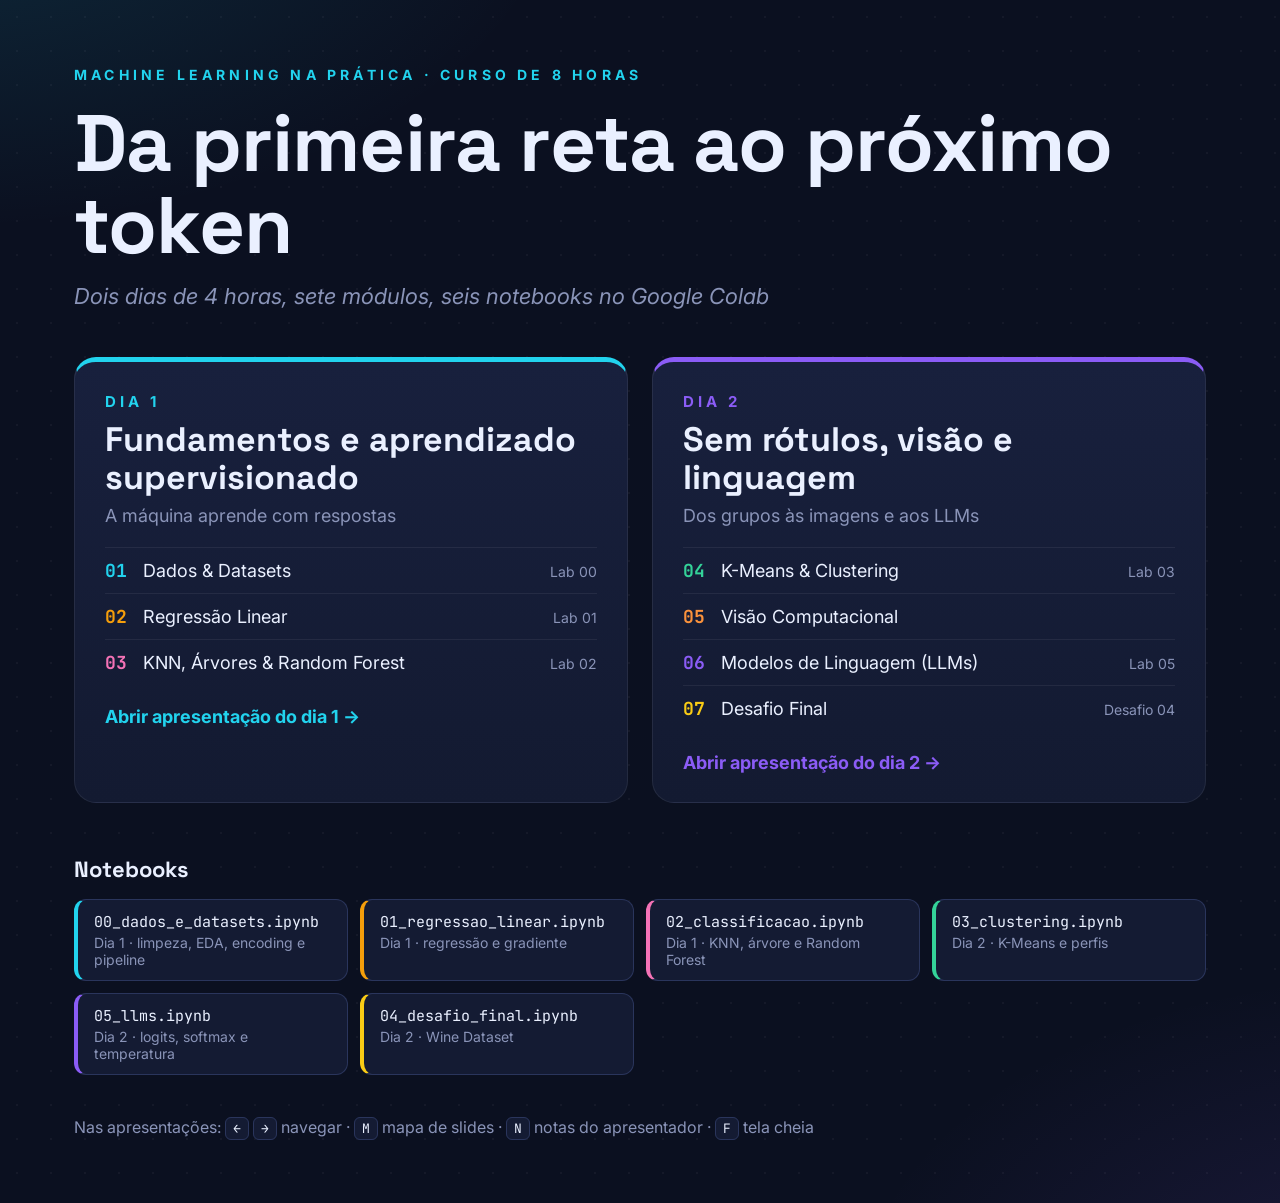
==== commit bf932a73: "Merge pull request #1 from Thiagouh/visual-modulos Curso em dois dias de 4h, com módulos e novo Lab " ====
--- a/index.html
+++ b/index.html
@@ -8,827 +8,71 @@
 <link rel="preconnect" href="https://fonts.gstatic.com" crossorigin>
 <link href="https://fonts.googleapis.com/css2?family=Space+Grotesk:wght@500;700&family=Inter:wght@400;500;700&family=JetBrains+Mono:wght@400;700&display=swap" rel="stylesheet">
 <style>
-/* VOICE: palco de aula de tecnologia; confiante, didático, pouco texto
-   IDEA: um osciloscópio de laboratório: cada slide é um instrumento que mostra o mecanismo funcionando
-   PICTURE: simulações reais (reta, gradiente, KNN, K-Means, atenção, temperatura) ocupando o palco
-   COLOUR and TYPE: tinta noturna, ciano = conceito, âmbar = erro, violeta = redes/LLMs, verde = grupos; Space Grotesk + Inter + JetBrains Mono
-   LAYOUT: palco 16:9 fixo escalado; título à esquerda no alto, instrumento grande, controles discretos */
-:root{--bg:#0B1020;--p1:#141B33;--p2:#1B2442;--ln:#2A355C;--tx:#EAF0FF;--mu:#8A94B8;--dim:#5A6488;
---cy:#22D3EE;--am:#F59E0B;--vi:#8B5CF6;--gr:#34D399;--rd:#F87171;--pk:#F472B6;color-scheme:dark}
-*{box-sizing:border-box;min-width:0}
-html,body{margin:0;height:100%;background:#05070f;overflow:hidden}
-body{font:24px/1.4 Inter,system-ui,sans-serif;color:var(--tx)}
-#stage{position:absolute;left:50%;top:50%;width:1600px;height:900px;transform-origin:0 0;background:var(--bg);overflow:hidden}
-.s{position:absolute;inset:0;padding:88px 96px 90px;opacity:0;visibility:hidden;transition:opacity .45s,visibility .45s}
-.s.cur{opacity:1;visibility:visible}
-h1,h2,h3{font-family:"Space Grotesk",Inter,sans-serif;margin:0;letter-spacing:-.01em;text-wrap:balance}
-h2{font-size:54px;line-height:1.08;margin-bottom:34px}
-.mono{font-family:"JetBrains Mono",monospace}
-.mu{color:var(--mu)}.cy{color:var(--cy)}.am{color:var(--am)}.vi{color:var(--vi)}.gr{color:var(--gr)}.rd{color:var(--rd)}.pk{color:var(--pk)}
-.blk{position:absolute;left:96px;top:36px;display:flex;align-items:center;gap:14px;font-size:15px;font-weight:700;letter-spacing:.18em}
-.dots{display:flex;gap:9px}.dots i{width:8px;height:8px;border-radius:50%;background:var(--ln)}.dots i.on{background:currentColor;transform:scale(1.4)}
-.num{position:absolute;right:40px;bottom:30px;font:15px "JetBrains Mono";color:var(--dim)}
-.card{background:var(--p1);border-radius:18px;padding:26px 28px}
-.row{display:flex;gap:28px}.col{display:flex;flex-direction:column;gap:18px}
-.grid3{display:grid;grid-template-columns:repeat(3,1fr);gap:28px}
-.f{opacity:0;transform:translateY(14px);transition:opacity .5s,transform .5s}
-.f.on{opacity:1;transform:none}
-.note{font-size:18px;color:var(--dim);font-style:italic}
-.pill{display:inline-flex;align-items:center;padding:6px 16px;border-radius:99px;border:1.5px solid currentColor;font-size:17px;font-weight:700;letter-spacing:.06em}
-.lbl{font-size:16px;font-weight:700;letter-spacing:.16em;text-transform:uppercase}
-svg{display:block;overflow:visible}
-svg text{font-family:Inter,sans-serif;fill:var(--tx)}
-.ctl{display:flex;flex-wrap:wrap;gap:12px;align-items:center;font-size:19px}
-button.b{font:700 18px Inter;color:var(--tx);background:var(--p2);border:1.5px solid var(--ln);border-radius:12px;padding:10px 18px;cursor:pointer;min-height:44px}
-button.b:hover{border-color:var(--cy)}button.b.on{background:var(--cy);color:var(--bg);border-color:var(--cy)}
-button.b:focus-visible,input:focus-visible{outline:3px solid var(--cy);outline-offset:2px}
-input[type=range]{accent-color:var(--cy);width:260px;height:32px}
-.big{font-family:"Space Grotesk";font-weight:700;line-height:1}
-.formula{font:700 34px "JetBrains Mono";background:var(--p1);border-radius:16px;padding:22px 28px}
-/* lab */
-.lab .side{position:absolute;left:96px;top:110px;bottom:90px;width:480px;border-radius:26px;padding:40px;color:var(--bg);display:flex;flex-direction:column}
-.lab .side .n{font:700 170px/1 "Space Grotesk";margin:14px 0 18px}
-.lab .side h3{font-size:38px;line-height:1.1}
-.lab .side .file{margin-top:auto;background:var(--bg);border-radius:12px;padding:12px 16px;font:16px "JetBrains Mono";text-align:center}
-.lab .side .t{margin-top:16px;font-weight:700;font-size:20px}
-.lab .steps{position:absolute;left:650px;right:96px;top:120px}
-.lab .st{display:grid;grid-template-columns:44px 120px 1fr;align-items:start;gap:10px;padding:16px 0;font-size:25px;position:relative}
-.lab .st b{font:700 21px "JetBrains Mono";padding-top:3px}
-.lab .st .o{width:26px;height:26px;border-radius:50%;border:4px solid currentColor;background:var(--bg);margin-top:4px;position:relative;z-index:1}
-.lab .rail{position:absolute;left:12px;top:34px;bottom:34px;width:3px;opacity:.6}
-.lab .q{position:absolute;left:650px;right:96px;bottom:96px;border:2px solid;border-radius:18px;padding:22px 28px;background:var(--p1)}
-.lab .q .lbl{font-size:14px;margin-bottom:8px}
-.lab .q p{margin:0;font-size:27px;font-weight:700}
-/* chrome */
-#bar{position:fixed;left:0;right:0;bottom:0;height:4px;background:#111830;z-index:5}#bar i{display:block;height:100%;background:var(--cy);transition:width .3s}
-#nav{position:fixed;right:14px;bottom:12px;display:flex;gap:8px;z-index:6;opacity:.25;transition:opacity .3s}#nav:hover{opacity:1}
-#nav button{font:600 14px Inter;color:#cfd6f5;background:#141B33;border:1px solid #2A355C;border-radius:9px;min-width:44px;min-height:40px;cursor:pointer}
-#notes{position:fixed;left:16px;right:16px;bottom:62px;max-height:40vh;overflow:auto;background:#0f1530f2;border:1px solid #2A355C;border-radius:14px;padding:16px 20px;font:16px/1.5 Inter;color:#dfe5ff;z-index:7;display:none}
-#notes.on{display:block}#notes b{color:var(--cy)}
-#help{position:fixed;left:14px;bottom:12px;font:13px Inter;color:#5A6488;z-index:6}
-@keyframes dash{to{stroke-dashoffset:0}}
-@keyframes pulse{50%{opacity:.35}}
-@keyframes flow{to{stroke-dashoffset:-40}}
-@media (prefers-reduced-motion:reduce){*{animation:none!important;transition:none!important}}
+:root{--bg:#0B1020;--p1:#141B33;--ln:#2A355C;--tx:#EAF0FF;--mu:#8A94B8;--dim:#5A6488;--cy:#22D3EE;--am:#F59E0B;--pk:#F472B6;--gr:#34D399;--or:#FB923C;--vi:#8B5CF6;--ye:#FACC15;color-scheme:dark}
+*{box-sizing:border-box}
+body{margin:0;min-height:100vh;color:var(--tx);font:18px/1.5 Inter,system-ui,sans-serif;
+ background:radial-gradient(900px 500px at -5% -10%,#22d3ee22,transparent 70%),radial-gradient(800px 500px at 110% 110%,#8b5cf622,transparent 70%),radial-gradient(circle,#ffffff0a 1.2px,transparent 1.4px) 0 0/34px 34px,var(--bg)}
+main{max-width:1180px;margin:0 auto;padding:64px 24px 48px}
+.k{font-weight:700;letter-spacing:.3em;text-transform:uppercase;font-size:14px;color:var(--cy)}
+h1{font:700 clamp(42px,7vw,80px)/1.02 "Space Grotesk",sans-serif;margin:18px 0 14px;letter-spacing:-.01em}
+.sub{color:var(--mu);font-size:22px;font-style:italic;margin:0 0 44px}
+.days{display:grid;grid-template-columns:repeat(auto-fit,minmax(320px,1fr));gap:24px}
+a.day{display:block;text-decoration:none;color:inherit;background:linear-gradient(180deg,#18203d,#131a31);border:1px solid #ffffff12;border-radius:22px;padding:30px 30px 26px;transition:transform .2s,border-color .2s;border-top:5px solid var(--c)}
+a.day:hover,a.day:focus-visible{transform:translateY(-4px);border-color:var(--c);outline:none}
+.day .n{font:700 15px Inter,sans-serif;letter-spacing:.25em;text-transform:uppercase;color:var(--c)}
+.day h2{font:700 34px/1.1 "Space Grotesk",sans-serif;margin:10px 0 6px}
+.day .t{color:var(--mu);margin-bottom:18px}
+.mod{display:flex;gap:12px;align-items:baseline;padding:9px 0;border-top:1px solid #ffffff10}
+.mod b{font-family:"JetBrains Mono",monospace;min-width:26px}
+.mod span{flex:1}.mod i{font-style:normal;font-size:14px;color:var(--mu)}
+.go{display:inline-block;margin-top:18px;font-weight:700;color:var(--c)}
+h3{font:700 22px "Space Grotesk",sans-serif;margin:52px 0 16px}
+.nb{display:grid;grid-template-columns:repeat(auto-fit,minmax(260px,1fr));gap:12px}
+.nb div{background:var(--p1);border:1px solid var(--ln);border-left:4px solid var(--c);border-radius:12px;padding:12px 16px;font:15px "JetBrains Mono",monospace}
+.nb small{display:block;font:14px Inter,sans-serif;color:var(--mu);margin-top:2px}
+.keys{color:var(--mu);font-size:16px;margin-top:40px}
+kbd{font:13px "JetBrains Mono";background:var(--p1);border:1px solid var(--ln);border-radius:6px;padding:2px 7px;color:var(--tx)}
 </style>
 </head>
 <body>
-<div id="stage">
+<main>
+  <div class="k">Machine Learning na Prática · curso de 8 horas</div>
+  <h1>Da primeira reta ao próximo token</h1>
+  <p class="sub">Dois dias de 4 horas, sete módulos, seis notebooks no Google Colab</p>
 
-<!-- 01 -->
-<section class="s" data-b="0" data-notes="SLIDE 01 (3 min). “Quando alguém usa uma IA para escrever texto ou reconhecer uma imagem, vê só o resultado. Mas como a máquina chegou até ali? Hoje vamos construir modelos simples, observar como erram e conectar essa lógica aos modelos de linguagem.” Avise que a turma vai programar no Colab.">
-  <div style="position:absolute;left:96px;top:150px;width:860px">
-    <div class="lbl cy" style="letter-spacing:.3em">Machine Learning na Prática</div>
-    <h1 style="font-size:96px;line-height:1.02;margin:26px 0 30px">Da primeira reta ao próximo token</h1>
-    <div class="mu" style="font-size:32px;font-style:italic">Como uma máquina aprende?</div>
-    <div class="row" style="gap:14px;margin-top:64px"><span class="pill cy">4 horas</span><span class="pill cy">Google Colab</span><span class="pill cy">5 notebooks</span></div>
+  <div class="days">
+    <a class="day" href="dia1.html" style="--c:var(--cy)">
+      <div class="n">Dia 1</div>
+      <h2>Fundamentos e aprendizado supervisionado</h2>
+      <div class="t">A máquina aprende com respostas</div>
+      <div class="mod" style="color:var(--cy)"><b>01</b><span style="color:var(--tx)">Dados &amp; Datasets</span><i>Lab 00</i></div>
+      <div class="mod" style="color:var(--am)"><b>02</b><span style="color:var(--tx)">Regressão Linear</span><i>Lab 01</i></div>
+      <div class="mod" style="color:var(--pk)"><b>03</b><span style="color:var(--tx)">KNN, Árvores &amp; Random Forest</span><i>Lab 02</i></div>
+      <span class="go">Abrir apresentação do dia 1 →</span>
+    </a>
+    <a class="day" href="dia2.html" style="--c:var(--vi)">
+      <div class="n">Dia 2</div>
+      <h2>Sem rótulos, visão e linguagem</h2>
+      <div class="t">Dos grupos às imagens e aos LLMs</div>
+      <div class="mod" style="color:var(--gr)"><b>04</b><span style="color:var(--tx)">K-Means &amp; Clustering</span><i>Lab 03</i></div>
+      <div class="mod" style="color:var(--or)"><b>05</b><span style="color:var(--tx)">Visão Computacional</span><i></i></div>
+      <div class="mod" style="color:var(--vi)"><b>06</b><span style="color:var(--tx)">Modelos de Linguagem (LLMs)</span><i>Lab 05</i></div>
+      <div class="mod" style="color:var(--ye)"><b>07</b><span style="color:var(--tx)">Desafio Final</span><i>Desafio 04</i></div>
+      <span class="go">Abrir apresentação do dia 2 →</span>
+    </a>
   </div>
-  <svg id="cover" viewBox="0 0 700 700" style="position:absolute;right:40px;top:110px;width:700px;height:700px"></svg>
-</section>
 
-<!-- 02 -->
-<section class="s" data-b="1" data-notes="SLIDE 02 (4 min). Pergunte: “Quem já usou ChatGPT, Gemini ou outra IA? E quem já treinou um modelo?” Espere respostas. A meta não é só importar uma biblioteca: é entender dados, parâmetros, perda, avaliação e inferência.">
-  <h1 style="font-size:76px;line-height:1.08;margin-top:60px"><span class="mu">Você sabe usar IA.</span><br>Mas sabe como ela aprende?</h1>
-  <div class="grid3" style="margin-top:80px">
-    <div class="card f" data-f="1"><div class="big cy" style="font-size:46px">dados</div><h3 style="font-size:30px;margin:18px 0 10px">Parâmetros e perda</h3><div class="mu">o que o modelo recebe, e o que ele ajusta</div></div>
-    <div class="card f" data-f="2"><div class="big am" style="font-size:46px">erro</div><h3 style="font-size:30px;margin:18px 0 10px">Treinar e avaliar</h3><div class="mu">medir em dados que o modelo nunca viu</div></div>
-    <div class="card f" data-f="3"><div class="big vi" style="font-size:46px">tokens</div><h3 style="font-size:30px;margin:18px 0 10px">Chegar aos LLMs</h3><div class="mu">a mesma lógica, em escala gigante</div></div>
+  <h3>Notebooks</h3>
+  <div class="nb">
+    <div style="--c:var(--cy)">00_dados_e_datasets.ipynb<small>Dia 1 · limpeza, EDA, encoding e pipeline</small></div>
+    <div style="--c:var(--am)">01_regressao_linear.ipynb<small>Dia 1 · regressão e gradiente</small></div>
+    <div style="--c:var(--pk)">02_classificacao.ipynb<small>Dia 1 · KNN, árvore e Random Forest</small></div>
+    <div style="--c:var(--gr)">03_clustering.ipynb<small>Dia 2 · K-Means e perfis</small></div>
+    <div style="--c:var(--vi)">05_llms.ipynb<small>Dia 2 · logits, softmax e temperatura</small></div>
+    <div style="--c:var(--ye)">04_desafio_final.ipynb<small>Dia 2 · Wine Dataset</small></div>
   </div>
-</section>
 
-<!-- 03 -->
-<section class="s" data-b="1" data-notes="SLIDE 03 (6 min). Proponha: “Se tem a palavra promoção, é spam.” Por que falha? Programação tradicional: nós escrevemos as regras. ML supervisionado: damos exemplos e rótulos e o algoritmo aprende os parâmetros. Treinamento = aprender com exemplos; inferência = prever em dados novos.">
-  <h2>Como detectar spam sem escrever mil regras?</h2>
-  <div class="row" style="gap:48px">
-    <div style="width:520px" class="col">
-      <div class="card mono" style="font-size:28px;border:2px solid var(--am)"><span class="am">if</span> "promoção" <span class="am">in</span> msg:<br>&nbsp;&nbsp;&nbsp;&nbsp;<span class="am">return</span> SPAM</div>
-      <div class="card f" data-f="1" style="font-size:21px"><div>“Sua <b>promoção</b> a gerente foi aprovada” <span class="rd">→ SPAM ✕</span></div><div style="margin-top:10px">“Ganhe R$ 5.000 hoje, clique aqui” <span class="rd">→ OK ✕</span></div></div>
-      <div class="f note" data-f="1" style="font-size:21px">Cada regra nova cria uma exceção nova</div>
-    </div>
-    <svg viewBox="0 0 820 470" style="width:820px;height:470px">
-      <g class="f" data-f="2"><text x="0" y="20" font-size="17" font-weight="700" letter-spacing="3" fill="#8A94B8">PROGRAMAÇÃO TRADICIONAL</text>
-        <rect x="0" y="45" width="170" height="56" rx="12" fill="#1B2442"/><text x="85" y="80" text-anchor="middle" font-size="21">Regras</text>
-        <rect x="0" y="115" width="170" height="56" rx="12" fill="#1B2442"/><text x="85" y="150" text-anchor="middle" font-size="21">Dados</text>
-        <path d="M185 108 H285" stroke="#8A94B8" stroke-width="3" marker-end="url(#ar)"/>
-        <rect x="300" y="68" width="200" height="80" rx="14" fill="#1B2442" stroke="#8A94B8" stroke-width="2"/><text x="400" y="116" text-anchor="middle" font-size="23" font-weight="700">Programa</text>
-        <path d="M515 108 H615" stroke="#8A94B8" stroke-width="3" marker-end="url(#ar)"/>
-        <rect x="630" y="68" width="180" height="80" rx="14" fill="#141B33"/><text x="720" y="116" text-anchor="middle" font-size="22" font-weight="700" fill="#8A94B8">Respostas</text></g>
-      <g class="f" data-f="3"><g transform="translate(0,250)"><text x="0" y="20" font-size="17" font-weight="700" letter-spacing="3" fill="#22D3EE">MACHINE LEARNING SUPERVISIONADO</text>
-        <rect x="0" y="45" width="170" height="56" rx="12" fill="#1B2442"/><text x="85" y="80" text-anchor="middle" font-size="21">Dados</text>
-        <rect x="0" y="115" width="170" height="56" rx="12" fill="#1B2442"/><text x="85" y="150" text-anchor="middle" font-size="21">Rótulos</text>
-        <path d="M185 108 H285" stroke="#22D3EE" stroke-width="3" marker-end="url(#arc)" stroke-dasharray="10 10" style="animation:flow 1s linear infinite"/>
-        <rect x="300" y="68" width="200" height="80" rx="14" fill="#22D3EE" fill-opacity=".2" stroke="#22D3EE" stroke-width="2"/><text x="400" y="116" text-anchor="middle" font-size="23" font-weight="700">Treino</text>
-        <path d="M515 108 H615" stroke="#22D3EE" stroke-width="3" marker-end="url(#arc)"/>
-        <rect x="630" y="68" width="180" height="80" rx="14" fill="#141B33"/><text x="720" y="116" text-anchor="middle" font-size="22" font-weight="700" fill="#22D3EE">Modelo</text></g></g>
-    </svg>
-  </div>
-  <div class="row f" data-f="4" style="margin-top:26px">
-    <div class="card" style="flex:1"><b class="cy">Treinamento</b> <span class="mu">aprende parâmetros com exemplos</span></div>
-    <div class="card" style="flex:1"><b class="vi">Inferência</b> <span class="mu">usa o modelo em mensagens novas</span></div>
-  </div>
-</section>
-
-<!-- 04 -->
-<section class="s" data-b="1" data-notes="SLIDE 04 (5 min). IA é o campo amplo; ML é uma abordagem dentro dele; Deep Learning usa redes neurais profundas; LLMs atuais são Deep Learning aplicado à linguagem. IA generativa não é sinônimo de LLM: há modelos de imagem, áudio e vídeo.">
-  <h2>Onde um LLM se encaixa na IA?</h2>
-  <svg viewBox="0 0 860 620" style="position:absolute;left:70px;top:200px;width:860px;height:620px">
-    <g class="f" data-f="1"><ellipse cx="430" cy="350" rx="420" ry="270" fill="#5A6488" fill-opacity=".1" stroke="#5A6488" stroke-width="2"/><text x="430" y="118" text-anchor="middle" font-size="24" font-weight="700" fill="#8A94B8">Inteligência Artificial</text></g>
-    <g class="f" data-f="2"><ellipse cx="430" cy="400" rx="330" ry="215" fill="#22D3EE" fill-opacity=".1" stroke="#22D3EE" stroke-width="2"/><text x="430" y="225" text-anchor="middle" font-size="24" font-weight="700" fill="#22D3EE">Machine Learning</text></g>
-    <g class="f" data-f="3"><ellipse cx="430" cy="450" rx="235" ry="160" fill="#8B5CF6" fill-opacity=".15" stroke="#8B5CF6" stroke-width="2"/><text x="430" y="330" text-anchor="middle" font-size="24" font-weight="700" fill="#8B5CF6">Deep Learning</text></g>
-    <g class="f" data-f="4"><ellipse cx="430" cy="505" rx="140" ry="98" fill="#F472B6" fill-opacity=".28" stroke="#F472B6" stroke-width="2.5"/><text x="430" y="505" text-anchor="middle" font-size="36" font-weight="700">LLMs</text><text x="430" y="540" text-anchor="middle" font-size="16" fill="#8A94B8" font-family="JetBrains Mono">texto → próximo token</text></g>
-  </svg>
-  <div class="f col" data-f="5" style="position:absolute;right:96px;top:250px;width:520px;gap:14px">
-    <div class="lbl am">IA generativa ≠ LLM</div>
-    <div class="card row" style="justify-content:space-between;padding:20px 26px"><b class="pk">Texto</b><span class="mu">LLMs</span></div>
-    <div class="card row" style="justify-content:space-between;padding:20px 26px"><b>Imagem</b><span class="mu">modelos de difusão</span></div>
-    <div class="card row" style="justify-content:space-between;padding:20px 26px"><b>Áudio</b><span class="mu">fala, música</span></div>
-    <div class="card row" style="justify-content:space-between;padding:20px 26px"><b>Vídeo</b><span class="mu">sequências de quadros</span></div>
-  </div>
-</section>
-
-<!-- 05 -->
-<section class="s" data-b="1" data-notes="SLIDE 05 (7 min). Supervisionado: exemplos com rótulos. Não supervisionado: encontrar grupos sem rótulos. Reforço: uma política aprende com ações e recompensas. Pergunta: “Separar consumidores por perfil sem categorias prontas é qual tipo?” (não supervisionado). Autossupervisão: o próprio texto fornece o rótulo — voltaremos nisso em LLMs.">
-  <h2>Três formas de aprender. Três tipos de sinal</h2>
-  <div class="grid3">
-    <div class="card f" data-f="1"><div class="lbl cy">Supervisionado</div>
-      <svg viewBox="0 0 400 260" style="width:100%;height:260px;margin:14px 0">
-        <line x1="90" y1="10" x2="330" y2="250" stroke="#EAF0FF" stroke-width="2" stroke-dasharray="8 8"/>
-        <g fill="#22D3EE"><circle cx="60" cy="170" r="10"/><circle cx="110" cy="200" r="10"/><circle cx="80" cy="230" r="10"/><circle cx="150" cy="235" r="10"/><circle cx="40" cy="120" r="10"/></g>
-        <g fill="#F59E0B"><circle cx="260" cy="50" r="10"/><circle cx="320" cy="90" r="10"/><circle cx="300" cy="30" r="10"/><circle cx="350" cy="140" r="10"/><circle cx="230" cy="100" r="10"/></g>
-        <text x="40" y="90" fill="#22D3EE" font-weight="700" font-size="19">ok</text><text x="300" y="190" fill="#F59E0B" font-weight="700" font-size="19">spam</text></svg>
-      <div class="mu">sinal: o rótulo certo</div></div>
-    <div class="card f" data-f="2"><div class="lbl gr">Não supervisionado</div>
-      <svg viewBox="0 0 400 260" style="width:100%;height:260px;margin:14px 0">
-        <g fill="#8A94B8"><circle cx="90" cy="80" r="9"/><circle cx="130" cy="60" r="9"/><circle cx="110" cy="115" r="9"/><circle cx="70" cy="110" r="9"/><circle cx="290" cy="180" r="9"/><circle cx="320" cy="210" r="9"/><circle cx="340" cy="170" r="9"/><circle cx="300" cy="225" r="9"/></g>
-        <circle cx="100" cy="92" r="65" fill="none" stroke="#34D399" stroke-width="2.5" stroke-dasharray="9 7" style="animation:pulse 2.4s infinite"/>
-        <circle cx="315" cy="197" r="65" fill="none" stroke="#34D399" stroke-width="2.5" stroke-dasharray="9 7" style="animation:pulse 2.4s infinite .8s"/>
-        <text x="200" y="150" text-anchor="middle" font-size="44" font-weight="700" fill="#34D399">?</text></svg>
-      <div class="mu">sinal: a estrutura dos dados</div></div>
-    <div class="card f" data-f="3"><div class="lbl am">Por reforço</div>
-      <svg viewBox="0 0 400 260" style="width:100%;height:260px;margin:14px 0">
-        <rect x="10" y="95" width="130" height="70" rx="14" fill="#F59E0B" fill-opacity=".2" stroke="#F59E0B" stroke-width="2"/><text x="75" y="138" text-anchor="middle" font-weight="700" font-size="20">Agente</text>
-        <rect x="260" y="95" width="130" height="70" rx="14" fill="#1B2442" stroke="#2A355C" stroke-width="2"/><text x="325" y="138" text-anchor="middle" font-weight="700" font-size="20">Ambiente</text>
-        <path d="M75 90 C100 20 300 20 325 85" fill="none" stroke="#EAF0FF" stroke-width="2.5" marker-end="url(#arw)" stroke-dasharray="10 8" style="animation:flow 1.2s linear infinite"/>
-        <path d="M325 170 C300 240 100 240 75 175" fill="none" stroke="#F59E0B" stroke-width="2.5" marker-end="url(#ara)" stroke-dasharray="10 8" style="animation:flow 1.2s linear infinite"/>
-        <text x="200" y="30" text-anchor="middle" font-size="17">ação</text><text x="200" y="252" text-anchor="middle" font-size="17" fill="#F59E0B">recompensa</text></svg>
-      <div class="mu">sinal: a recompensa</div></div>
-  </div>
-  <div class="f" data-f="4" style="margin-top:30px;font-size:24px"><b class="vi">E os LLMs?</b> <span class="mu">Aprendizado autossupervisionado: o próprio texto fornece o rótulo, o próximo token</span></div>
-</section>
-
-<!-- 06 -->
-<section class="s" data-b="2" data-notes="SLIDE 06 (9 min). Feature = informação disponível antes da previsão; target = o que queremos estimar. Numérico vs categórico. Treino ajusta parâmetros; validação orienta escolhas (modelo, hiperparâmetros); teste estima o desempenho final em dados não usados na seleção.">
-  <h2>Uma linha de dados. Uma decisão a tomar</h2>
-  <div class="row" style="gap:70px">
-    <table id="tbl" style="border-collapse:separate;border-spacing:8px 0;font-size:25px;width:680px">
-      <tr><th data-c="0">Horas de estudo<br><small>numérica</small></th><th data-c="0">Faltas<br><small>numérica</small></th><th data-c="0">Turno<br><small>categórica</small></th><th data-c="1">Nota<br><small>alvo</small></th></tr>
-      <tr><td>2</td><td>6</td><td>noite</td><td>4,1</td></tr><tr><td>5</td><td>2</td><td>manhã</td><td>7,3</td></tr>
-      <tr><td>8</td><td>1</td><td>manhã</td><td>8,9</td></tr><tr><td>3</td><td>4</td><td>tarde</td><td>5,2</td></tr>
-      <tr class="new"><td>6</td><td>3</td><td>noite</td><td class="am">?</td></tr>
-    </table>
-    <div style="flex:1">
-      <div class="f" data-f="1" style="font-size:24px;margin-bottom:12px"><b class="cy">features</b> o que se sabe antes da previsão</div>
-      <div class="f" data-f="2" style="font-size:24px;margin-bottom:40px"><b class="am">target</b> o que queremos prever</div>
-      <div class="f" data-f="3"><div class="lbl mu" style="margin-bottom:14px">Como dividir os dados</div>
-        <div id="split" style="display:flex;height:84px;gap:6px;font-weight:700;font-size:19px;color:var(--bg)">
-          <div style="background:var(--cy);flex:70;border-radius:10px 0 0 10px;display:grid;place-items:center">Treino 70%</div>
-          <div style="background:var(--vi);flex:15;display:grid;place-items:center">Val. 15%</div>
-          <div style="background:var(--am);flex:15;border-radius:0 10px 10px 0;display:grid;place-items:center">Teste 15%</div></div>
-        <div class="col" style="gap:10px;margin-top:24px;font-size:22px">
-          <div><b class="cy">Treino</b> ajusta os parâmetros</div><div><b class="vi">Validação</b> orienta as escolhas</div><div><b class="am">Teste</b> estima o desempenho final</div></div>
-        <div class="note" style="margin-top:14px">Proporções ilustrativas</div></div>
-    </div>
-  </div>
-  <style>#tbl th{font-size:19px;padding:12px 8px;border-radius:12px;background:var(--p1);transition:background .4s,color .4s}#tbl th small{font-weight:400;color:var(--mu);font-size:15px}
-  #tbl td{text-align:center;padding:14px 0;border-bottom:1px solid var(--ln);font-family:"JetBrains Mono"}#tbl tr.new td{font-weight:700}
-  #tbl.c0 th[data-c="0"]{background:#22D3EE33;color:var(--cy)}#tbl.c1 th[data-c="1"]{background:#F59E0B33;color:var(--am)}</style>
-</section>
-
-<!-- 07 -->
-<section class="s" data-b="2" data-notes="SLIDE 07 (8 min). Padronizar o dataset inteiro antes de separar vaza média e desvio do teste para o treino. Certo: separar; ajustar (fit) o scaler só no treino; transformar treino e teste com ele. O Pipeline do Scikit-learn garante essa ordem, inclusive na validação cruzada. “O teste é uma prova inédita, não uma cola para o estudo.”">
-  <h2>O teste não pode contar o futuro</h2>
-  <svg viewBox="0 0 1408 560" style="width:1408px;height:560px">
-    <g class="f" data-f="1">
-      <rect x="0" y="0" width="1408" height="230" rx="20" fill="#141B33" stroke="#F87171" stroke-width="2"/>
-      <text x="34" y="48" font-size="20" font-weight="700" letter-spacing="3" fill="#F87171">✕  ERRADO</text>
-      <g id="wrongRow"></g>
-      <path id="leak" d="M529 184 C480 236 262 236 200 189" fill="none" stroke="#F59E0B" stroke-width="3" stroke-dasharray="10 8" style="animation:flow 1s linear infinite" marker-end="url(#ara)"/>
-      <text x="420" y="48" font-size="19" font-style="italic" fill="#F59E0B">a média e o desvio do teste vazam para o treino</text>
-    </g>
-    <g class="f" data-f="2"><g transform="translate(0,290)">
-      <rect x="0" y="0" width="1408" height="230" rx="20" fill="#141B33" stroke="#34D399" stroke-width="2"/>
-      <text x="34" y="48" font-size="20" font-weight="700" letter-spacing="3" fill="#34D399">✓  CERTO</text>
-      <g id="rightRow"></g>
-    </g></g>
-  </svg>
-  <div class="f" data-f="3" style="font-size:26px;margin-top:6px"><span class="mono cy" style="font-weight:700">Pipeline(scaler, modelo)</span> <span class="mu">faz isso por você, inclusive dentro da validação cruzada</span></div>
-</section>
-
-<!-- 08 -->
-<section class="s" data-b="2" data-id="fit" data-notes="SLIDE 08 (8 min). Arraste a complexidade (grau do polinômio). Pontos brancos = treino; anéis âmbar = validação. Com grau alto, o erro de treino vai a quase zero e o de validação explode. “Qual curva vocês escolheriam?” A decisão precisa de dados de validação, não do olho.">
-  <h2>Acertar tudo no treino é sempre bom sinal?</h2>
-  <div class="row" style="gap:40px">
-    <svg id="fitPlot" viewBox="0 0 820 560" style="width:820px;height:560px"></svg>
-    <div class="col" style="flex:1;gap:22px">
-      <div class="card"><div class="lbl mu" style="font-size:14px">Complexidade do modelo</div>
-        <div class="row" style="align-items:center;margin-top:10px;gap:18px"><input id="deg" type="range" min="1" max="11" value="1" style="width:300px"><span class="mono big" id="degv" style="font-size:34px">grau 1</span></div>
-        <div id="fitTag" class="big" style="font-size:40px;margin-top:16px">underfitting</div></div>
-      <div class="card"><svg id="fitErr" viewBox="0 0 520 250" style="width:100%;height:250px"></svg></div>
-      <div class="note">Polinômios ajustados ao vivo por mínimos quadrados · dados sintéticos</div>
-    </div>
-  </div>
-</section>
-
-<!-- 09 -->
-<section class="s" data-b="3" data-id="line" data-notes="SLIDE 09 (4 min). ŷ = wx + b. w = inclinação, b = intercepto, x = entrada. Mova os controles. Exemplo: x = 6, w = 5, b = 20 → ŷ = 50 (exemplo matemático, não uma escala real de nota). O modelo precisa descobrir w e b a partir dos dados.">
-  <h2>A primeira previsão pode ser uma reta</h2>
-  <div class="row" style="gap:50px">
-    <div class="col" style="width:560px;gap:24px">
-      <div class="mono big" style="font-size:88px"><span class="am">ŷ</span> = <span class="cy">w</span>·x + <span class="vi">b</span></div>
-      <div class="card col" style="gap:14px">
-        <label class="ctl"><span class="mono cy" style="width:60px;font-weight:700">w</span><input id="lw" type="range" min="0" max="10" step="0.5" value="5"><span class="mono" id="lwv">5</span><span class="mu">inclinação</span></label>
-        <label class="ctl"><span class="mono vi" style="width:60px;font-weight:700">b</span><input id="lb" type="range" min="0" max="60" step="1" value="20"><span class="mono" id="lbv">20</span><span class="mu">intercepto</span></label>
-        <label class="ctl"><span class="mono" style="width:60px;font-weight:700">x</span><input id="lx" type="range" min="0" max="10" step="1" value="6"><span class="mono" id="lxv">6</span><span class="mu">entrada</span></label>
-      </div>
-      <div class="formula" id="lcalc">ŷ = 5·6 + 20 = 50</div>
-      <div class="note">Exemplo matemático: o modelo precisa descobrir w e b nos dados</div>
-    </div>
-    <svg id="linePlot" viewBox="0 0 780 560" style="width:780px;height:560px"></svg>
-  </div>
-</section>
-
-<!-- 10 -->
-<section class="s" data-b="3" data-id="resid" data-notes="SLIDE 10 (4 min). A distância vertical entre ponto real e previsão é o resíduo. MSE = média dos quadrados: os quadrados no gráfico são literalmente cada erro ao quadrado. Pergunte: “Se eu deslocar a reta, o erro melhora ou piora?” — e mova os controles. Depois clique em “Ajuste ótimo” (mínimos quadrados).">
-  <h2>Como uma reta sabe que está errada?</h2>
-  <div class="row" style="gap:44px">
-    <svg id="resPlot" viewBox="0 0 820 560" style="width:820px;height:560px"></svg>
-    <div class="col" style="flex:1;gap:22px">
-      <div class="formula f" data-f="2" style="font-size:30px">MSE = <span class="mu">1/n</span> Σ <span class="am">(y − ŷ)²</span></div>
-      <div class="card"><div class="lbl mu" style="font-size:14px">Erro quadrático médio agora</div><div class="big am" id="mseV" style="font-size:84px;margin-top:8px">0</div></div>
-      <div class="card col" style="gap:12px">
-        <label class="ctl"><span class="mono cy" style="width:40px;font-weight:700">w</span><input id="rw" type="range" min="0" max="1.6" step="0.02" value="0.4"><span class="mono" id="rwv"></span></label>
-        <label class="ctl"><span class="mono vi" style="width:40px;font-weight:700">b</span><input id="rb" type="range" min="-2" max="6" step="0.1" value="4"><span class="mono" id="rbv"></span></label>
-        <div class="row" style="gap:12px"><button class="b" id="rOpt">Ajuste ótimo</button><button class="b" id="rRst">Reiniciar</button></div>
-      </div>
-      <div class="f" data-f="1" style="font-size:22px">Um erro <b class="am">2×</b> maior pesa <b class="am">4×</b></div>
-    </div>
-  </div>
-</section>
-
-<!-- 11 -->
-<section class="s" data-b="3" data-id="gd" data-notes="SLIDE 11 (4 min). Gradiente = direção de maior crescimento do erro; a descida vai no sentido contrário: w ← w − α·∂L/∂w. Rode com α pequeno (lento), bom (converge), grande (oscila) e grande demais (diverge). Cada passo aqui é uma atualização; uma época é uma passada por todos os dados de treino.">
-  <h2>Aprender é caminhar ladeira abaixo</h2>
-  <div class="row" style="gap:44px">
-    <svg id="gdPlot" viewBox="0 0 860 560" style="width:860px;height:560px"></svg>
-    <div class="col" style="flex:1;gap:20px">
-      <div class="formula" style="font-size:31px">w ← w − <span class="am">α</span> · <span class="cy">∂L/∂w</span></div>
-      <div class="card col" style="gap:14px"><div class="lbl mu" style="font-size:14px">Taxa de aprendizado α</div>
-        <div class="row" id="gdA" style="gap:10px;flex-wrap:wrap"><button class="b" data-a="0.05">0,05</button><button class="b on" data-a="0.3">0,3</button><button class="b" data-a="0.9">0,9</button><button class="b" data-a="1.05">1,05</button></div>
-        <div class="row" style="gap:10px"><button class="b" id="gdGo">▶ Descer</button><button class="b" id="gdRst">Reiniciar</button></div></div>
-      <div class="card row" style="justify-content:space-between"><div><div class="lbl mu" style="font-size:14px">Passo</div><div class="big mono" id="gdK" style="font-size:52px">0</div></div><div><div class="lbl mu" style="font-size:14px">Perda L(w)</div><div class="big mono am" id="gdL" style="font-size:52px">—</div></div></div>
-      <div id="gdMsg" style="font-size:24px;font-weight:700;min-height:34px"></div>
-    </div>
-  </div>
-</section>
-
-<!-- 12 -->
-<section class="s" data-b="3" data-notes="SLIDE 12 (3 min). MAE: erro absoluto médio, na unidade original. MSE: penaliza mais os desvios grandes (unidade ao quadrado). R²: compara com prever sempre a média; 1 é perfeito, 0 é igual à média, pode ser negativo fora do treino. Nunca interprete uma métrica sozinha.">
-  <h2>Um modelo erra. Quanto, e em qual unidade?</h2>
-  <div class="grid3">
-    <div class="card f" data-f="1" style="min-height:470px"><div class="big cy" style="font-size:78px">MAE</div><div class="mono" style="font-size:24px;margin:18px 0 26px">1/n Σ |y − ŷ|</div>
-      <div style="display:flex;align-items:flex-end;gap:16px;height:110px"><i style="width:44px;height:36%;background:var(--cy)"></i><i style="width:44px;height:80%;background:var(--cy)"></i><i style="width:44px;height:27%;background:var(--cy)"></i><i style="width:44px;height:62%;background:var(--cy)"></i></div>
-      <h3 style="font-size:27px;margin-top:26px">Erro médio na unidade original</h3><div class="mu" style="font-style:italic">“erra 0,6 ponto, em média”</div></div>
-    <div class="card f" data-f="2" style="min-height:470px"><div class="big am" style="font-size:78px">MSE</div><div class="mono" style="font-size:24px;margin:18px 0 26px">1/n Σ (y − ŷ)²</div>
-      <div style="display:flex;align-items:flex-end;gap:16px;height:110px"><i style="width:44px;height:13%;background:var(--am)"></i><i style="width:44px;height:64%;background:var(--am)"></i><i style="width:44px;height:7%;background:var(--am)"></i><i style="width:44px;height:38%;background:var(--am)"></i></div>
-      <h3 style="font-size:27px;margin-top:26px">Penaliza erros grandes</h3><div class="mu" style="font-style:italic">unidade ao quadrado</div></div>
-    <div class="card f" data-f="3" style="min-height:470px"><div class="big vi" style="font-size:78px">R²</div><div class="mono" style="font-size:24px;margin:18px 0 26px">1 − SS<sub>res</sub> / SS<sub>tot</sub></div>
-      <div style="height:110px;display:flex;flex-direction:column;justify-content:center"><div style="height:26px;border-radius:13px;background:var(--ln)"><div style="width:82%;height:100%;border-radius:13px;background:var(--vi)"></div></div><div class="mono mu" style="display:flex;justify-content:space-between;font-size:16px;margin-top:8px"><span>0</span><span>0,82</span><span>1</span></div></div>
-      <h3 style="font-size:27px;margin-top:26px">Comparado a prever a média</h3><div class="mu" style="font-style:italic">pode ser negativo fora do treino</div></div>
-  </div>
-  <div class="f note" data-f="4" style="margin-top:28px;font-size:22px">Uma métrica sozinha não conta a história: olhe o problema</div>
-</section>
-
-<!-- 13 LAB01 -->
-<section class="s lab" data-b="3" data-lab="01|Faça a reta aprender|01_regressao_linear.ipynb|25|cy" data-steps="00–05|Ler o dataset sintético e visualizar os pontos;05–15|Ajustar com NumPy, acompanhar a MSE e comparar com LinearRegression;15–20|Prever valores novos e avaliar MAE, MSE e R²;20–25|Mudar a taxa de aprendizado: convergência e divergência" data-q="O modelo aprende com o número de épocas, ou com a atualização guiada pelo erro?" data-notes="SLIDE 13 — LAB 01 (25 min). Abra 01_regressao_linear.ipynb (versão do aluno). Não mostre o gabarito antes da atividade."></section>
-
-<!-- 14 -->
-<section class="s" data-b="4" data-id="knn" data-notes="SLIDE 14 (4 min). Clique no gráfico para mover o ponto novo; troque K. As cores de fundo mostram como cada região seria classificada. K pequeno é sensível a ruído (fronteira recortada); K grande suaviza. Normalizar muda as distâncias. O KNN não ajusta pesos: ele guarda os exemplos e compara.">
-  <h2>Seus vizinhos podem decidir quem você é</h2>
-  <div class="row" style="gap:40px">
-    <svg id="knnPlot" viewBox="0 0 860 560" style="width:860px;height:560px;cursor:crosshair"></svg>
-    <div class="col" style="flex:1;gap:20px">
-      <div class="card"><div class="lbl mu" style="font-size:14px">Número de vizinhos K</div><div class="row" id="knnK" style="gap:10px;margin-top:12px"><button class="b" data-k="1">1</button><button class="b on" data-k="3">3</button><button class="b" data-k="5">5</button><button class="b" data-k="9">9</button><button class="b" data-k="15">15</button></div></div>
-      <div class="card"><div class="lbl mu" style="font-size:14px">Votação</div><div id="knnVote" style="font-size:28px;margin-top:10px"></div><div id="knnRes" class="big" style="font-size:44px;margin-top:10px"></div></div>
-      <div class="col" style="gap:8px;font-size:21px"><div><b class="cy">K pequeno</b> sensível a ruído</div><div><b class="cy">Escala</b> normalizar muda as distâncias</div><div><b class="cy">Sem pesos</b> guarda os exemplos e compara</div></div>
-      <div class="note">Clique no gráfico para mover o ponto ★</div>
-    </div>
-  </div>
-</section>
-
-<!-- 15 -->
-<section class="s" data-b="4" data-id="tree" data-notes="SLIDE 15 (4 min). Avance: cada divisão procura grupos mais homogêneos; o Gini (calculado ao vivo nos pontos do gráfico) cai a cada pergunta. 0 = nó puro. Árvore profunda demais decora o treino (overfitting). Dados sintéticos no estilo Iris; regras didáticas.">
-  <h2>Que pergunta separa melhor estas flores?</h2>
-  <div class="row" style="gap:36px">
-    <svg id="treePlot" viewBox="0 0 700 560" style="width:700px;height:560px"></svg>
-    <svg id="treeDiag" viewBox="0 0 680 560" style="width:680px;height:560px"></svg>
-  </div>
-</section>
-
-<!-- 16 -->
-<section class="s" data-b="4" data-id="forest" data-notes="SLIDE 16 (3 min). Random Forest: muitas árvores, cada uma treinada com amostras e features sorteadas. Avance para ver a votação. A combinação tende a reduzir a variância em relação a uma árvore só, mas não garante acerto. Troca: perde-se interpretabilidade.">
-  <h2>E se várias árvores votassem juntas?</h2>
-  <svg id="forestSvg" viewBox="0 0 1408 480" style="width:1408px;height:480px"></svg>
-  <div class="row" style="justify-content:space-between;font-size:23px;margin-top:20px"><div><b class="cy">1 árvore</b> <span class="mu">fácil de ler, alta variância</span></div><div><b class="gr">Floresta</b> <span class="mu">menor variância, menos interpretável</span></div></div>
-</section>
-
-<!-- 17 -->
-<section class="s" data-b="4" data-notes="SLIDE 17 (4 min). Matriz ilustrativa: 95 negativos corretos, 5 positivos perdidos, nenhum positivo previsto. Acurácia 95%, mas recall positivo = 0. Precisão positiva é indefinida (0/0). A classe minoritária pode importar mais que o percentual total. Precision: dos que previ positivos, quantos eram? Recall: dos positivos reais, quantos achei? F1: média harmônica.">
-  <h2>95% de acurácia pode ser péssimo</h2>
-  <div class="row" style="gap:60px;align-items:flex-start">
-    <div style="width:440px"><div class="big" style="font-size:170px">95%</div><div class="mu" style="font-size:26px">de acurácia</div>
-      <div class="f" data-f="2"><div class="big rd" style="font-size:130px;margin-top:40px">0%</div><div class="mu" style="font-size:26px">de recall na classe positiva</div></div></div>
-    <div class="f" data-f="1" style="position:relative">
-      <div class="lbl mu" style="text-align:center;margin-left:80px;font-size:14px">Previsto</div>
-      <div style="display:grid;grid-template-columns:80px 200px 200px;gap:10px;align-items:center;margin-top:10px;text-align:center">
-        <span></span><span class="mu" style="font-size:18px">negativo</span><span class="mu" style="font-size:18px">positivo</span>
-        <span class="mu" style="font-size:18px">real neg.</span><div class="cell" style="background:#34D39955"><b>95</b><small>VN</small></div><div class="cell"><b>0</b><small>FP</small></div>
-        <span class="mu" style="font-size:18px">real pos.</span><div class="cell" style="background:#F8717166"><b>5</b><small>FN</small></div><div class="cell"><b>0</b><small>VP</small></div></div></div>
-    <div class="col f" data-f="3" style="flex:1;gap:16px">
-      <div class="card"><b class="cy" style="font-size:24px">Precision</b><div class="mu" style="font-size:18px">dos que previ ✓, quantos eram?</div><div class="mono" style="font-size:20px;margin-top:6px">0/0 → indefinida</div></div>
-      <div class="card"><b class="rd" style="font-size:24px">Recall</b><div class="mu" style="font-size:18px">dos ✓ reais, quantos achei?</div><div class="mono" style="font-size:20px;margin-top:6px">0/5 = 0%</div></div>
-      <div class="card"><b class="vi" style="font-size:24px">F1</b><div class="mu" style="font-size:18px">equilíbrio entre os dois</div><div class="mono" style="font-size:20px;margin-top:6px">média harmônica</div></div></div>
-  </div>
-  <style>.cell{height:190px;border-radius:16px;background:var(--p2);display:flex;flex-direction:column;justify-content:center}.cell b{font:700 64px "Space Grotesk"}.cell small{font:16px "JetBrains Mono";color:var(--tx)}</style>
-</section>
-
-<!-- 18 LAB02 -->
-<section class="s lab" data-b="4" data-lab="02|Mesmos dados. Três algoritmos|02_classificacao.ipynb|25|cy" data-steps="00–05|Explorar o Iris e separar treino/teste com estratificação;05–13|KNN × Árvore × Random Forest com validação cruzada no treino (pipeline ao padronizar);13–20|Variar K e profundidade: qualidade e variância;20–25|Avaliar o escolhido no teste: matriz de confusão e métricas" data-q="O modelo que foi melhor no treino deve necessariamente ser o escolhido?" data-notes="SLIDE 18 — LAB 02 (25 min). Abra 02_classificacao.ipynb. Não mostre o gabarito antes."></section>
-
-<!-- 19 -->
-<section class="s" data-b="4" data-id="pause" data-nochrome="1" data-notes="SLIDE 19 — PAUSA (10 min). Clique em Iniciar. Oriente a turma a deixar o Notebook 03 aberto.">
-  <div style="text-align:center;margin-top:120px"><div class="lbl cy" style="letter-spacing:.5em;font-size:22px">Pausa</div>
-    <div id="clock" class="big mono" style="font-size:240px;margin:30px 0">10:00</div>
-    <div class="row" style="justify-content:center;gap:14px"><button class="b" id="clkGo">▶ Iniciar</button><button class="b" id="clkRst">Reiniciar</button></div>
-    <div class="pill cy" style="margin-top:46px">Deixe o Notebook 03 aberto</div></div>
-</section>
-
-<!-- 20 -->
-<section class="s" data-b="5" data-id="km" data-notes="SLIDE 20 (5 min). Use “Passo” para alternar: (1) cada ponto vai ao centroide mais próximo, (2) cada centroide vira a média do seu grupo. Repita até estabilizar. Sorteie de novo para mostrar que a inicialização importa. O cluster não recebe significado automaticamente: a interpretação vem depois.">
-  <h2>E se ninguém soubesse as respostas?</h2>
-  <div class="row" style="gap:40px">
-    <svg id="kmPlot" viewBox="0 0 760 560" style="width:760px;height:560px"></svg>
-    <div class="col" style="flex:1;gap:18px">
-      <div class="card col" style="gap:12px">
-        <div class="row" style="gap:10px;flex-wrap:wrap"><button class="b" id="kmInit">Sortear centroides</button><button class="b" id="kmStep">Passo ▸</button><button class="b" id="kmRun">▶ Rodar</button></div>
-        <div class="row" style="gap:10px;align-items:center;font-size:19px">K = <button class="b" data-k="2">2</button><button class="b on" data-k="3">3</button><button class="b" data-k="4">4</button><button class="b" data-k="5">5</button></div></div>
-      <div class="card"><div class="lbl mu" style="font-size:14px">Agora</div><div id="kmPhase" style="font-size:28px;font-weight:700;margin-top:8px;min-height:80px"></div><div class="mono mu" id="kmIt" style="font-size:19px"></div></div>
-      <div class="col" style="gap:6px;font-size:21px"><div><b class="gr">1</b> escolher K e sortear centroides</div><div><b class="gr">2</b> cada ponto vai ao centroide mais próximo</div><div><b class="gr">3</b> centroide vira a média do grupo</div><div><b class="gr">4</b> repetir até estabilizar</div></div>
-      <div class="note">O significado de cada grupo é interpretação humana</div>
-    </div>
-  </div>
-</section>
-
-<!-- 21 -->
-<section class="s" data-b="5" data-id="elbow" data-notes="SLIDE 21 (5 min). Calculado ao vivo nos mesmos dados do slide anterior. A inércia sempre cai quando K cresce (com K = n ela é zero), então o cotovelo é uma heurística, não uma prova. Silhouette (−1 a 1) compara coesão e separação. Escala, formato e densidade dos grupos influenciam os dois.">
-  <h2>Quantos grupos realmente existem?</h2>
-  <div class="row" style="gap:32px">
-    <div class="card" style="flex:1"><div class="lbl gr">Inércia × K</div><svg id="elbowSvg" viewBox="0 0 620 420" style="width:100%;height:420px;margin-top:10px"></svg><div class="note" style="font-size:19px">Cotovelo: heurística, não prova</div></div>
-    <div class="card f" data-f="1" style="flex:1"><div class="lbl cy">Silhouette × K</div><svg id="silSvg" viewBox="0 0 620 420" style="width:100%;height:420px;margin-top:10px"></svg><div class="note" style="font-size:19px">Mais alto = grupos coesos e separados</div></div>
-  </div>
-</section>
-
-<!-- 22 LAB03 -->
-<section class="s lab" data-b="5" data-lab="03|Encontre perfis de consumo|03_clustering.ipynb|20|gr" data-steps="00–05|Explorar os dados sintéticos de consumo e sua variação;05–10|Padronizar e aplicar o K-Means;10–15|Comparar K pelo cotovelo e pela silhouette;15–20|Testar sem padronização e interpretar centroides e perfis" data-q="O cluster é útil para uma decisão real, ou só visualmente convincente?" data-notes="SLIDE 22 — LAB 03 (20 min). Abra 03_clustering.ipynb."></section>
-
-<!-- 23 -->
-<section class="s" data-b="6" data-id="neuron" data-notes="SLIDE 23 (5 min). Avance: a reta vira um neurônio (várias entradas, soma ponderada, ativação). Depois troque a ativação no gráfico da direita: é a MESMA rede de 12 neurônios com pesos fixos. Com ativação linear, ela inteira vira uma reta; com ReLU ou sigmoide, curvas. É a não linearidade que dá poder às camadas. Evite dizer que redes são “apenas regressões agrupadas”.">
-  <h2>Da primeira reta a uma rede inteira</h2>
-  <div class="row" style="gap:30px">
-    <svg viewBox="0 0 860 600" style="width:860px;height:600px">
-      <g class="f" data-f="0" style="opacity:1;transform:none"><rect x="0" y="40" width="240" height="220" rx="18" fill="#141B33"/><line x1="30" y1="210" x2="210" y2="80" stroke="#22D3EE" stroke-width="5"/><text x="120" y="245" text-anchor="middle" font-family="JetBrains Mono" font-weight="700" font-size="22" fill="#22D3EE">w·x + b</text></g>
-      <g class="f" data-f="1">
-        <path d="M255 150 H300" stroke="#8A94B8" stroke-width="3" marker-end="url(#arw)"/>
-        <g font-family="JetBrains Mono" font-size="20">
-        <circle cx="350" cy="60" r="30" fill="#1B2442" stroke="#22D3EE" stroke-width="2.5"/><text x="350" y="67" text-anchor="middle">x₁</text>
-        <circle cx="350" cy="150" r="30" fill="#1B2442" stroke="#22D3EE" stroke-width="2.5"/><text x="350" y="157" text-anchor="middle">x₂</text>
-        <circle cx="350" cy="240" r="30" fill="#1B2442" stroke="#22D3EE" stroke-width="2.5"/><text x="350" y="247" text-anchor="middle">x₃</text>
-        <path d="M380 60 L510 145 M380 150 L510 150 M380 240 L510 155" stroke="#22D3EE" stroke-width="2.5" stroke-dasharray="8 7" style="animation:flow 1s linear infinite"/>
-        <text x="430" y="85" fill="#22D3EE" font-size="17">w₁</text><text x="430" y="142" fill="#22D3EE" font-size="17">w₂</text><text x="430" y="222" fill="#22D3EE" font-size="17">w₃</text>
-        <circle cx="565" cy="150" r="55" fill="#8B5CF6" fill-opacity=".25" stroke="#8B5CF6" stroke-width="3"/><text x="565" y="158" text-anchor="middle" font-weight="700" font-size="24">Σ | σ</text>
-        <path d="M620 150 H690" stroke="#8B5CF6" stroke-width="3" marker-end="url(#arv)"/><text x="705" y="160" font-size="30" font-weight="700" fill="#8B5CF6">a</text></g>
-        <rect x="270" y="320" width="520" height="70" rx="14" fill="#141B33"/><text x="530" y="364" text-anchor="middle" font-family="JetBrains Mono" font-weight="700" font-size="22">a = <tspan fill="#8B5CF6">σ</tspan>(w₁x₁ + w₂x₂ + w₃x₃ + b)</text></g>
-      <g class="f" data-f="2"><g id="netSmall" transform="translate(0,430)"></g></g>
-    </svg>
-    <div class="card f" data-f="3" style="flex:1"><div class="lbl vi">Mesma rede, outra ativação</div>
-      <svg id="actPlot" viewBox="0 0 480 330" style="width:100%;height:330px;margin:12px 0"></svg>
-      <div class="row" id="actBtns" style="gap:10px"><button class="b" data-a="lin">linear</button><button class="b on" data-a="relu">ReLU</button><button class="b" data-a="sig">sigmoide</button></div>
-      <div id="actMsg" style="font-size:20px;margin-top:14px;min-height:56px"></div></div>
-  </div>
-</section>
-
-<!-- 24 -->
-<section class="s" data-b="6" data-notes="SLIDE 24 (4 min). Propagação direta: a rede calcula a previsão. A perda mede o erro. Retropropagação: calcula os gradientes de todos os pesos (regra da cadeia). O otimizador atualiza os parâmetros — a mesma descida do gradiente do slide 11, com milhões ou bilhões de parâmetros.">
-  <h2>A rede aprende com o mesmo princípio</h2>
-  <div class="row" style="gap:40px">
-    <svg viewBox="0 0 760 580" style="width:760px;height:580px">
-      <circle id="loopC" cx="380" cy="290" r="210" fill="none" stroke="#2A355C" stroke-width="3" stroke-dasharray="12 10"/>
-      <circle r="13" fill="#F59E0B"><animateMotion dur="5s" repeatCount="indefinite" path="M380 80 A210 210 0 1 1 379.9 80"/></circle>
-      <g font-size="23" font-weight="700" text-anchor="middle">
-        <rect x="230" y="40" width="300" height="84" rx="16" fill="#141B33" stroke="#22D3EE" stroke-width="2.5"/><text x="380" y="78" fill="#22D3EE">Propagação direta</text><text x="380" y="106" font-size="17" font-weight="400" fill="#8A94B8">calcula a previsão</text>
-        <rect x="500" y="248" width="250" height="84" rx="16" fill="#141B33" stroke="#F59E0B" stroke-width="2.5"/><text x="625" y="286" fill="#F59E0B">Perda</text><text x="625" y="314" font-size="17" font-weight="400" fill="#8A94B8">mede o erro</text>
-        <rect x="230" y="456" width="300" height="84" rx="16" fill="#141B33" stroke="#8B5CF6" stroke-width="2.5"/><text x="380" y="494" fill="#8B5CF6">Retropropagação</text><text x="380" y="522" font-size="17" font-weight="400" fill="#8A94B8">calcula os gradientes</text>
-        <rect x="10" y="248" width="250" height="84" rx="16" fill="#141B33" stroke="#34D399" stroke-width="2.5"/><text x="135" y="286" fill="#34D399">Otimizador</text><text x="135" y="314" font-size="17" font-weight="400" fill="#8A94B8">atualiza os pesos</text>
-        <text x="380" y="298" font-size="22" font-family="JetBrains Mono" font-weight="400" fill="#5A6488">1 passo</text></g>
-    </svg>
-    <div class="card" style="flex:1"><div class="lbl cy">Lembra do slide 11?</div>
-      <svg viewBox="0 0 520 260" style="width:100%;height:260px;margin:18px 0"><path d="M20 20 Q260 460 500 20" fill="none" stroke="#22D3EE" stroke-width="4"/>
-        <g fill="#F59E0B"><circle cx="60" cy="72" r="9"/><circle cx="140" cy="150" r="9"/><circle cx="200" cy="190" r="9"/><circle cx="240" cy="205" r="9"/></g></svg>
-      <div class="mono" style="font-size:30px;font-weight:700;text-align:center">w ← w − α · ∂L/∂w</div>
-      <div class="mu" style="text-align:center;margin-top:12px">mesma regra, aplicada a todos os pesos da rede</div></div>
-  </div>
-</section>
-
-<!-- 25 -->
-<section class="s" data-b="6" data-notes="SLIDE 25 (4 min). Projete “O céu hoje está ___” e peça palpites ANTES de avançar. Probabilidades ilustrativas. No pré-treinamento, LLMs autorregressivos aprendem a prever o próximo token em grandes quantidades de texto — aprendizado autossupervisionado. O pós-treinamento (instruções, preferências) é outro estágio.">
-  <h2>Complete a frase</h2>
-  <div class="big" style="font-size:84px;margin:10px 0 50px">O céu hoje está <span class="vi" style="border-bottom:6px solid var(--vi)">&nbsp;&nbsp;&nbsp;&nbsp;&nbsp;&nbsp;</span></div>
-  <div class="row" style="gap:50px">
-    <div id="ntBars" class="col f" data-f="1" style="flex:1;gap:14px"></div>
-    <div class="col f" data-f="2" style="width:440px;gap:18px">
-      <div class="card"><div class="lbl vi" style="font-size:15px">Pré-treino</div><div style="margin-top:8px;font-size:21px">prever o próximo token; o rótulo vem do próprio texto</div></div>
-      <div class="card"><div class="lbl mu" style="font-size:15px">Pós-treino</div><div class="mu" style="margin-top:8px;font-size:21px">outro estágio: instruções e preferências</div></div></div>
-  </div>
-  <div class="note" style="position:absolute;bottom:40px">Probabilidades ilustrativas</div>
-</section>
-
-<!-- 26 -->
-<section class="s" data-b="6" data-id="tok" data-notes="SLIDE 26 (4 min). Digite qualquer frase no campo. Texto vira tokens, cada token vira um ID, cada ID é mapeado para um vetor (embedding), e a posição também entra. O “tokenizador” aqui é ilustrativo (corta palavras longas em pedaços); modelos reais usam BPE ou similares e cada um tokeniza de um jeito.">
-  <h2>Texto não entra como texto</h2>
-  <input id="tokIn" value="O céu hoje está" aria-label="Frase" style="font:700 34px 'JetBrains Mono';width:100%;background:var(--p1);color:var(--tx);border:2px solid var(--ln);border-radius:14px;padding:16px 22px">
-  <div id="tokOut" style="margin-top:36px"></div>
-  <div class="note" style="position:absolute;bottom:40px">Tokens, IDs e vetores ilustrativos: cada modelo tokeniza diferente</div>
-</section>
-
-<!-- 27 -->
-<section class="s" data-b="6" data-id="att" data-notes="SLIDE 27 (5 min). Clique em qualquer palavra para ver para onde ela “olha”. Self-attention mistura informação do contexto. Q = consultas, K = chaves, V = valores. Em modelos autorregressivos, a máscara causal impede olhar tokens futuros (apagados). Pesos ilustrativos, não de um LLM real.">
-  <h2>A palavra “ele” aponta para quem?</h2>
-  <svg id="attSvg" viewBox="0 0 1408 380" style="width:1408px;height:380px"></svg>
-  <div class="row" style="gap:30px;margin-top:20px">
-    <div class="formula" style="font-size:28px;flex:1">Attention(Q,K,V) = softmax( QKᵀ / √d<sub>k</sub> ) V
-      <div style="font:500 19px Inter;margin-top:12px" class="mu"><b class="cy">Q</b> consultas &nbsp; <b class="am">K</b> chaves &nbsp; <b class="gr">V</b> valores</div></div>
-    <div class="card row" style="gap:24px;align-items:center"><svg id="maskSvg" viewBox="0 0 170 170" style="width:170px;height:170px"></svg><div style="width:220px"><div class="lbl vi" style="font-size:14px">Máscara causal</div><div class="mu" style="font-size:19px;margin-top:6px">cada token só vê o passado</div></div></div>
-  </div>
-  <div class="note" style="position:absolute;bottom:40px">Clique numa palavra · pesos ilustrativos</div>
-</section>
-
-<!-- 28 -->
-<section class="s" data-b="6" data-id="gen" data-notes="SLIDE 28 (4 min). Clique em “Gerar próximo token” várias vezes. Fluxo: tokens e posições → embeddings → N blocos Transformer → logits → softmax → escolha. O token escolhido volta ao contexto e o ciclo se repete (laço autorregressivo). Cada bloco tem atenção, MLP, conexões residuais e normalização. Probabilidades ilustrativas.">
-  <h2>O Transformer transforma contexto em previsão</h2>
-  <div id="genCtx" class="mono" style="font-size:38px;min-height:60px;margin-bottom:28px"></div>
-  <svg id="genSvg" viewBox="0 0 1408 300" style="width:1408px;height:300px"></svg>
-  <div class="row" style="gap:20px;align-items:center;margin-top:18px">
-    <button class="b" id="genGo">Gerar próximo token ▸</button><button class="b" id="genRst">Reiniciar</button>
-    <div id="genTop" class="mono" style="font-size:20px;margin-left:20px"></div></div>
-  <div class="row" style="gap:14px;margin-top:26px;align-items:center"><span class="lbl vi" style="font-size:14px">Dentro de cada bloco</span><span class="pill vi">Self-attention</span><span class="pill vi">MLP</span><span class="pill vi">Residual</span><span class="pill vi">Normalização</span></div>
-</section>
-
-<!-- 29 -->
-<section class="s" data-b="6" data-id="temp" data-notes="SLIDE 29 (4 min). Arraste a temperatura: ela divide os logits antes do softmax e muda a concentração da distribuição, sem retreinar. Baixa: previsível. Alta: probabilidade espalhada. Amostre algumas vezes em cada temperatura. Mais variedade NÃO é mais precisão factual: relacione a alucinações e verificação externa.">
-  <h2>Uma pergunta. Muitas respostas possíveis</h2>
-  <div class="row" style="gap:44px">
-    <div style="flex:1"><div class="big" style="font-size:40px;margin-bottom:20px">O céu hoje está …</div><div id="tBars" class="col" style="gap:12px"></div></div>
-    <div class="col" style="width:520px;gap:18px">
-      <div class="card"><div class="lbl mu" style="font-size:14px">Temperatura</div><div class="row" style="align-items:center;gap:16px;margin-top:8px"><input id="tT" type="range" min="0.1" max="2.5" step="0.05" value="1" style="width:300px"><span class="big mono am" id="tTv" style="font-size:48px">1,00</span></div></div>
-      <div class="card"><div class="row" style="gap:10px"><button class="b" id="tS">Amostrar ×10</button><button class="b" id="tR">Limpar</button></div><div id="tOut" class="mono" style="font-size:20px;margin-top:14px;min-height:120px;line-height:1.6"></div></div>
-      <div class="mono" style="font-size:22px;font-weight:700">softmax(logits / T)</div>
-      <div class="am" style="font-size:22px;font-weight:700">Mais variedade ≠ mais verdade</div></div>
-  </div>
-</section>
-
-<!-- 30 LAB05 -->
-<section class="s lab" data-b="6" data-lab="05|Brinque com o próximo token|05_llms.ipynb|5|vi" data-steps="passo 1|Logits → softmax → probabilidades;passo 2|Mudar a temperatura e comparar as distribuições;passo 3|Amostrar tokens com semente fixa;extra|DistilGPT2 real: opcional, não depende do download" data-q="Por que a mesma pergunta pode gerar respostas diferentes?" data-notes="SLIDE 30 — LAB 05 (5 min). Abra 05_llms.ipynb. Logits, softmax e temperatura funcionam localmente. O DistilGPT2 é opcional e não deve comprometer a aula se o download falhar."></section>
-
-<!-- 31 -->
-<section class="s lab" data-b="7" data-lab="04|Sua missão: construir um modelo|04_desafio_final.ipynb|25|am" data-steps="00–05|Explorar features, target e classes (Wine Dataset);05–12|Separar treino/teste e montar dois pipelines sem vazamento;12–20|Comparar os modelos com validação no treino;20–25|Avaliar o escolhido no teste e justificar a escolha" data-q="O pré-processamento está no pipeline? O teste foi usado para escolher hiperparâmetros?" data-notes="SLIDE 31 — DESAFIO FINAL (25 min). Abra 04_desafio_final.ipynb (Wine Dataset). NÃO revele o gabarito. Dicas pontuais: “O pré-processamento está dentro do pipeline?”, “O teste foi usado para escolher hiperparâmetros?”. Se houver atraso, não sacrifique este desafio."></section>
-
-<!-- 32 -->
-<section class="s" data-b="7" data-notes="SLIDE 32 (10 min). Discuta: (1) Que padrão seu modelo aprendeu? (2) Onde errou e por quê? (3) O que essa lógica tem em comum com os LLMs? Reforce: dados → previsão → erro → ajuste → avaliação → generalização. Convide a turma a continuar experimentando os notebooks.">
-  <h1 style="font-size:76px;line-height:1.08;margin-top:40px"><span class="mu">Não é magia.</span><br>É aprendizagem medida</h1>
-  <div id="chain" class="row" style="gap:0;margin-top:70px;justify-content:space-between"></div>
-  <div class="grid3 f" data-f="7" style="margin-top:60px">
-    <div class="card"><span class="mono mu">01</span> <b style="font-size:26px">Que padrão seu modelo aprendeu?</b></div>
-    <div class="card"><span class="mono mu">02</span> <b style="font-size:26px">Onde errou, e por quê?</b></div>
-    <div class="card"><span class="mono mu">03</span> <b style="font-size:26px">O que isso tem em comum com os LLMs?</b></div></div>
-</section>
-
-<svg width="0" height="0" style="position:absolute"><defs>
-  <marker id="ar" viewBox="0 0 10 10" refX="8" refY="5" markerWidth="7" markerHeight="7" orient="auto-start-reverse"><path d="M0 0L10 5L0 10z" fill="#8A94B8"/></marker>
-  <marker id="arc" viewBox="0 0 10 10" refX="8" refY="5" markerWidth="7" markerHeight="7" orient="auto-start-reverse"><path d="M0 0L10 5L0 10z" fill="#22D3EE"/></marker>
-  <marker id="arw" viewBox="0 0 10 10" refX="8" refY="5" markerWidth="7" markerHeight="7" orient="auto-start-reverse"><path d="M0 0L10 5L0 10z" fill="#EAF0FF"/></marker>
-  <marker id="ara" viewBox="0 0 10 10" refX="8" refY="5" markerWidth="7" markerHeight="7" orient="auto-start-reverse"><path d="M0 0L10 5L0 10z" fill="#F59E0B"/></marker>
-  <marker id="arv" viewBox="0 0 10 10" refX="8" refY="5" markerWidth="7" markerHeight="7" orient="auto-start-reverse"><path d="M0 0L10 5L0 10z" fill="#8B5CF6"/></marker>
-  <clipPath id="clipFit"><rect x="70" y="20" width="730" height="470"/></clipPath>
-</defs></svg>
-</div>
-
-<div id="bar"><i></i></div>
-<div id="notes"></div>
-<div id="help">← → navegar · N notas · F tela cheia</div>
-<div id="nav"><button id="bPrev" aria-label="Anterior">←</button><button id="bNotes">Notas</button><button id="bFull">Tela cheia</button><button id="bNext" aria-label="Próximo">→</button></div>
-
-<script>
-{
-const COL={bg:'#0B1020',p1:'#141B33',p2:'#1B2442',ln:'#2A355C',tx:'#EAF0FF',mu:'#8A94B8',dim:'#5A6488',cy:'#22D3EE',am:'#F59E0B',vi:'#8B5CF6',gr:'#34D399',rd:'#F87171',pk:'#F472B6'};
-const BLK=[null,['01','Fundamentos','cy'],['02','Dados','cy'],['03','Regressão','cy'],['04','Classificação','cy'],['05','Clustering','gr'],['06','Redes & LLMs','vi'],['07','Desafio','am']];
-const $=(q,r=document)=>r.querySelector(q),$$=(q,r=document)=>[...r.querySelectorAll(q)];
-const fmt=(v,d=2)=>v.toFixed(d).replace('.',',');
-function rng(seed){return()=>{seed|=0;seed=seed+0x6D2B79F5|0;let t=Math.imul(seed^seed>>>15,1|seed);t=t+Math.imul(t^t>>>7,61|t)^t;return((t^t>>>14)>>>0)/4294967296}}
-function gauss(r){let u=0,v=0;while(!u)u=r();while(!v)v=r();return Math.sqrt(-2*Math.log(u))*Math.cos(2*Math.PI*v)}
-function mapper(x,y,w,h,x0,x1,y0,y1){return{X:v=>x+(v-x0)/(x1-x0)*w,Y:v=>y+h-(v-y0)/(y1-y0)*h,ix:px=>x0+(px-x)/w*(x1-x0),iy:py=>y0+(y+h-py)/h*(y1-y0)}}
-function axes(m,x,y,w,h,xl,yl){return `<path d="M${x} ${y} V${y+h} H${x+w}" fill="none" stroke="${COL.dim}" stroke-width="2"/>`+(xl?`<text x="${x+w}" y="${y+h+32}" text-anchor="end" font-size="18" fill="${COL.mu}">${xl}</text>`:'')+(yl?`<text x="${x}" y="${y-12}" font-size="18" fill="${COL.mu}">${yl}</text>`:'')}
-const stage=$('#stage'),slides=$$('.s');
-const FX={};
-
-/* ---------- chrome: block label, number, labs ---------- */
-slides.forEach((s,i)=>{
-  const b=+s.dataset.b;
-  if(b){const B=BLK[b];const d=document.createElement('div');d.className='blk '+B[2];
-    d.innerHTML=`<span class="dots">${[1,2,3,4,5,6,7].map(k=>`<i class="${k===b?'on':''}"></i>`).join('')}</span>${B[0]} · ${B[1].toUpperCase()}`;
-    if(!s.dataset.nochrome)s.prepend(d)}
-  const n=document.createElement('div');n.className='num';n.textContent=String(i+1).padStart(2,'0');s.append(n);
-  if(s.dataset.lab){const [num,name,file,mins,c]=s.dataset.lab.split('|');const col=COL[c];
-    const steps=s.dataset.steps.split(';').map(x=>x.split('|'));
-    s.insertAdjacentHTML('beforeend',`<div class="side" style="background:${col}"><div class="lbl" style="letter-spacing:.4em">${num==='04'?'Desafio':'Lab'}</div><div class="n">${num}</div><h3>${name}</h3><div class="file" style="color:${col}">${file}</div><div class="t">${mins} min · Google Colab</div></div>
-    <div class="steps" style="color:${col}"><div class="rail" style="background:${col}"></div>${steps.map((st,k)=>`<div class="st f" data-f="${k+1}"><span class="o"></span><b>${st[0]}</b><span style="color:var(--tx)">${st[1]}</span></div>`).join('')}</div>
-    <div class="q f" data-f="${steps.length+1}" style="border-color:${col}"><div class="lbl" style="color:${col}">Para discutir</div><p>${s.dataset.q}</p></div>`)}
-});
-
-/* ---------- navigation ---------- */
-let cur=0,step=0;
-const maxStep=s=>Math.max(0,...$$('.f',s).map(e=>+e.dataset.f||0));
-function apply(){const s=slides[cur];$$('.f',s).forEach(e=>e.classList.toggle('on',(+e.dataset.f||0)<=step));
-  const id=s.dataset.id;if(id&&FX[id]&&FX[id].step)FX[id].step(step);
-  $('#bar i').style.width=((cur+1)/slides.length*100)+'%';
-  $('#notes').innerHTML=`<b>${cur+1}/${slides.length}</b> · passo ${step}/${maxStep(s)}<br>${s.dataset.notes||''}`}
-function go(i,st=0){if(i<0||i>=slides.length)return;const prev=slides[cur];if(prev.dataset.id&&FX[prev.dataset.id]&&FX[prev.dataset.id].leave&&i!==cur)FX[prev.dataset.id].leave();
-  slides.forEach((s,k)=>s.classList.toggle('cur',k===i));cur=i;step=st==='end'?maxStep(slides[i]):st;
-  const id=slides[i].dataset.id;if(id&&FX[id]){if(!FX[id]._init&&FX[id].init){FX[id].init();FX[id]._init=1}if(FX[id].enter)FX[id].enter()}
-  apply();try{history.replaceState(null,'','#s'+(i+1))}catch(e){}}
-function next(){if(step<maxStep(slides[cur])){step++;apply()}else go(cur+1)}
-function prev(){if(step>0){step--;apply()}else go(cur-1,'end')}
-addEventListener('keydown',e=>{if(e.target.tagName==='INPUT'&&e.target.type!=='range')return;
-  if(['ArrowRight','PageDown',' ','Enter'].includes(e.key)){e.preventDefault();next()}
-  else if(['ArrowLeft','PageUp','Backspace'].includes(e.key)){e.preventDefault();prev()}
-  else if(e.key==='n'||e.key==='N')$('#notes').classList.toggle('on');
-  else if(e.key==='f'||e.key==='F')full();
-  else if(e.key==='Home')go(0);else if(e.key==='End')go(slides.length-1)});
-function full(){try{document.fullscreenElement?document.exitFullscreen():document.documentElement.requestFullscreen().catch(()=>{})}catch(e){}}
-$('#bNext').onclick=next;$('#bPrev').onclick=prev;$('#bNotes').onclick=()=>$('#notes').classList.toggle('on');$('#bFull').onclick=full;
-function fit(){const k=Math.min(innerWidth/1600,innerHeight/900);stage.style.transform=`scale(${k}) translate(-50%,-50%)`;stage.style.left='50%';stage.style.top='50%';stage.style.transform=`translate(-50%,-50%) scale(${k})`;stage.style.transformOrigin='50% 50%'}
-addEventListener('resize',fit);fit();
-
-/* ---------- 01 cover ---------- */
-{const pts=[[60,560],[110,500],[160,530],[210,440],[250,470],[300,390],[340,420]];let h='';
- pts.forEach((p,i)=>h+=`<circle cx="${p[0]}" cy="${p[1]}" r="9" fill="${COL.cy}" opacity=".7" style="animation:pulse 3s ${i*.2}s infinite"/>`);
- h+=`<path d="M30 600 L380 360" stroke="${COL.cy}" stroke-width="5" stroke-dasharray="430" stroke-dashoffset="430" style="animation:dash 1.6s .4s forwards"/>`;
- const L=[[440,[200,300,400,500]],[540,[150,250,350,450,550]],[640,[250,350,450]]];
- for(let i=0;i<2;i++)for(const a of L[i][1])for(const b of L[i+1][1])h+=`<line x1="${L[i][0]}" y1="${a}" x2="${L[i+1][0]}" y2="${b}" stroke="${COL.vi}" stroke-width="1.2" opacity=".55"/>`;
- h+=`<line x1="380" y1="360" x2="440" y2="${300}" stroke="${COL.cy}" stroke-width="3"/>`;
- L.forEach(([x,ys],i)=>ys.forEach((y,k)=>h+=`<circle cx="${x}" cy="${y}" r="14" fill="${COL.bg}" stroke="${COL.vi}" stroke-width="3" style="animation:pulse 2.2s ${(i*0.4+k*0.15)}s infinite"/>`));
- ['tok','en','s'].forEach((t,i)=>h+=`<rect x="${420+i*86}" y="620" width="76" height="40" rx="20" fill="${COL.vi}" fill-opacity=".2" stroke="${COL.vi}" stroke-width="2"/><text x="${458+i*86}" y="647" text-anchor="middle" font-family="JetBrains Mono" font-size="18" font-weight="700" fill="${COL.vi}">${t}</text>`);
- $('#cover').innerHTML=h}
-
-/* ---------- 06 table highlight ---------- */
-FX.tbl=null;{const s=slides[5];s.dataset.id='tblx';FX.tblx={step:k=>{$('#tbl').classList.toggle('c0',k>=1);$('#tbl').classList.toggle('c1',k>=2)}}}
-
-/* ---------- 07 leakage rows ---------- */
-{const row=(steps,col)=>steps.map((t,i)=>{const x=34+i*345;return `<rect x="${x}" y="90" width="300" height="90" rx="14" fill="${COL.p2}"/><text x="${x+150}" y="143" text-anchor="middle" font-size="22" ${/\(/.test(t)?'font-family="JetBrains Mono"':''}>${t}</text>`+(i<3?`<path d="M${x+305} 135 H${x+338}" stroke="${COL.mu}" stroke-width="3" marker-end="url(#ar)"/>`:'')}).join('');
- $('#wrongRow').innerHTML=row(['scaler.fit(X)','dividir treino/teste','treinar','avaliar']);
- $('#rightRow').innerHTML=row(['dividir treino/teste','scaler.fit(X_treino)','transform(treino, teste)','treinar e avaliar'])}
-
-/* ---------- 08 polynomial fit ---------- */
-{const r=rng(7),g=x=>0.8*Math.sin(2.6*x)+0.35*x;
- const tr=[],va=[];for(let i=0;i<12;i++){const x=-0.95+1.9*i/11+(r()-.5)*.08;tr.push([x,g(x)+gauss(r)*0.18])}
- for(let i=0;i<30;i++){const x=-0.97+1.94*r();va.push([x,g(x)+gauss(r)*0.18])}
- function solve(A,b){const n=b.length;A=A.map((r,i)=>[...r,b[i]]);for(let c=0;c<n;c++){let p=c;for(let i=c+1;i<n;i++)if(Math.abs(A[i][c])>Math.abs(A[p][c]))p=i;[A[c],A[p]]=[A[p],A[c]];for(let i=0;i<n;i++)if(i!==c){const f=A[i][c]/A[c][c];for(let j=c;j<=n;j++)A[i][j]-=f*A[c][j]}}return A.map((r,i)=>r[n]/r[i])}
- function polyfit(d){const n=d+1,A=Array.from({length:n},()=>Array(n).fill(0)),b=Array(n).fill(0);for(const[x,y]of tr){const p=[];for(let k=0;k<n;k++)p.push(x**k);for(let i=0;i<n;i++){b[i]+=p[i]*y;for(let j=0;j<n;j++)A[i][j]+=p[i]*p[j]}}for(let i=0;i<n;i++)A[i][i]+=1e-7;return solve(A,b)}
- const ev=(c,x)=>c.reduce((s,ck,k)=>s+ck*x**k,0),mse=(c,D)=>D.reduce((s,[x,y])=>s+(ev(c,x)-y)**2,0)/D.length;
- const fits=[];for(let d=1;d<=11;d++){const c=polyfit(d);fits[d]={c,tr:mse(c,tr),va:mse(c,va)}}
- const best=fits.reduce((b,f,d)=>f&&(!b||f.va<fits[b].va)?d:b,0);
- const m=mapper(70,20,730,470,-1,1,-1.8,1.8);
- function draw(d){const f=fits[d];let h=axes(m,70,20,730,470,'x','y');
-  let p='';for(let i=0;i<=300;i++){const x=-1+2*i/300;let y=ev(f.c,x);y=Math.max(-3,Math.min(3,y));p+=(i?'L':'M')+m.X(x).toFixed(1)+' '+m.Y(y).toFixed(1)}
-  const tag=d<=2?['underfitting',COL.am]:(f.va<=fits[best].va*1.6&&f.tr>fits[best].tr*0.3?['bom ajuste',COL.gr]:['overfitting',COL.rd]);
-  h+=`<path d="${p}" fill="none" stroke="${tag[1]}" stroke-width="4" clip-path="url(#clipFit)"/>`;
-  va.forEach(([x,y])=>h+=`<circle cx="${m.X(x)}" cy="${m.Y(y)}" r="7" fill="none" stroke="${COL.am}" stroke-width="2.5"/>`);
-  tr.forEach(([x,y])=>h+=`<circle cx="${m.X(x)}" cy="${m.Y(y)}" r="8" fill="${COL.tx}"/>`);
-  h+=`<circle cx="100" cy="530" r="8" fill="${COL.tx}"/><text x="116" y="536" font-size="18">treino</text><circle cx="210" cy="530" r="7" fill="none" stroke="${COL.am}" stroke-width="2.5"/><text x="226" y="536" font-size="18">validação</text>`;
-  $('#fitPlot').innerHTML=h;$('#degv').textContent='grau '+d;$('#fitTag').textContent=tag[0];$('#fitTag').style.color=tag[1];
-  const e=mapper(60,50,440,160,0.5,11.5,0,0.25);let g2=axes(e,60,50,440,160,'grau','erro (MSE)'),pt='',pv='';
-  for(let k=1;k<=11;k++){pt+=(k>1?'L':'M')+e.X(k)+' '+e.Y(Math.min(.25,fits[k].tr));pv+=(k>1?'L':'M')+e.X(k)+' '+e.Y(Math.min(.25,fits[k].va))}
-  g2+=`<path d="${pt}" fill="none" stroke="${COL.tx}" stroke-width="3"/><path d="${pv}" fill="none" stroke="${COL.am}" stroke-width="3"/>`;
-  g2+=`<line x1="${e.X(d)}" y1="50" x2="${e.X(d)}" y2="210" stroke="${tag[1]}" stroke-width="2" stroke-dasharray="6 5"/>`;
-  g2+=`<line x1="330" y1="22" x2="356" y2="22" stroke="${COL.tx}" stroke-width="3"/><text x="364" y="28" font-size="16">treino</text><line x1="420" y1="22" x2="446" y2="22" stroke="${COL.am}" stroke-width="3"/><text x="454" y="28" font-size="16" fill="${COL.am}">validação</text>`;
-  $('#fitErr').innerHTML=g2}
- FX.fit={init(){$('#deg').oninput=e=>draw(+e.target.value);draw(1)}}}
-
-/* ---------- 09 line ---------- */
-{const m=mapper(70,20,690,470,0,10,0,120);
- function draw(){const w=+$('#lw').value,b=+$('#lb').value,x=+$('#lx').value,y=w*x+b;
-  $('#lwv').textContent=w;$('#lbv').textContent=b;$('#lxv').textContent=x;
-  $('#lcalc').innerHTML=`ŷ = <span class="cy">${w}</span>·${x} + <span class="vi">${b}</span> = <span class="am">${fmt(y,y%1?1:0)}</span>`;
-  let h=axes(m,70,20,690,470,'x','ŷ');for(let v=0;v<=120;v+=20)h+=`<text x="58" y="${m.Y(v)+6}" text-anchor="end" font-size="15" fill="${COL.dim}">${v}</text>`;
-  for(let v=0;v<=10;v+=2)h+=`<text x="${m.X(v)}" y="514" text-anchor="middle" font-size="15" fill="${COL.dim}">${v}</text>`;
-  const ye=Math.min(120,w*10+b),xe=ye<w*10+b?(120-b)/w:10;
-  h+=`<line x1="${m.X(0)}" y1="${m.Y(b)}" x2="${m.X(xe)}" y2="${m.Y(ye)}" stroke="${COL.cy}" stroke-width="5"/>`;
-  if(y<=120){h+=`<line x1="${m.X(x)}" y1="${m.Y(0)}" x2="${m.X(x)}" y2="${m.Y(y)}" stroke="${COL.am}" stroke-dasharray="7 6" stroke-width="2"/><line x1="${m.X(0)}" y1="${m.Y(y)}" x2="${m.X(x)}" y2="${m.Y(y)}" stroke="${COL.am}" stroke-dasharray="7 6" stroke-width="2"/><circle cx="${m.X(x)}" cy="${m.Y(y)}" r="12" fill="${COL.am}"/><text x="${m.X(x)+18}" y="${m.Y(y)+30}" font-family="JetBrains Mono" font-weight="700" font-size="20" fill="${COL.am}">(${x}, ${fmt(y,y%1?1:0)})</text>`}
-  h+=`<circle cx="${m.X(0)}" cy="${m.Y(b)}" r="10" fill="${COL.vi}"/><text x="${m.X(0)+16}" y="${m.Y(b)-12}" font-family="JetBrains Mono" font-size="18" fill="${COL.vi}">b = ${b}</text>`;
-  $('#linePlot').innerHTML=h}
- FX.line={init(){['#lw','#lb','#lx'].forEach(q=>$(q).oninput=draw);draw()}}}
-
-/* ---------- 10 residuals ---------- */
-{const D=[[1,2.1],[2,3.9],[3,3.2],[4,5.6],[5,5.0],[6,7.1],[7,6.4],[8,8.6],[9,8.9]];
- const m=mapper(70,20,720,470,0,10,0,11);let showR=0,showQ=0;
- function draw(){const w=+$('#rw').value,b=+$('#rb').value;$('#rwv').textContent=fmt(w);$('#rbv').textContent=fmt(b,1);
-  let h=axes(m,70,20,720,470,'x','y'),mse=0;const px=m.X(1)-m.X(0),py=m.Y(0)-m.Y(1);
-  D.forEach(([x,y])=>{const yh=w*x+b,e=y-yh;mse+=e*e;const a=m.Y(y),c=m.Y(yh);
-   if(showQ){const s=Math.abs(a-c);h+=`<rect x="${m.X(x)}" y="${Math.min(a,c)}" width="${s}" height="${s}" fill="${COL.am}" fill-opacity=".18" stroke="${COL.am}" stroke-opacity=".5"/>`}
-   if(showR)h+=`<line x1="${m.X(x)}" y1="${a}" x2="${m.X(x)}" y2="${c}" stroke="${COL.am}" stroke-width="3.5"/>`});
-  h+=`<line x1="${m.X(0)}" y1="${m.Y(b)}" x2="${m.X(10)}" y2="${m.Y(w*10+b)}" stroke="${COL.cy}" stroke-width="4.5"/>`;
-  D.forEach(([x,y])=>h+=`<circle cx="${m.X(x)}" cy="${m.Y(y)}" r="9" fill="${COL.tx}"/>`);
-  $('#resPlot').innerHTML=h;$('#mseV').textContent=fmt(mse/D.length)}
- function opt(){const n=D.length,mx=D.reduce((s,d)=>s+d[0],0)/n,my=D.reduce((s,d)=>s+d[1],0)/n;let sxy=0,sxx=0;D.forEach(([x,y])=>{sxy+=(x-mx)*(y-my);sxx+=(x-mx)**2});const w=sxy/sxx,b=my-w*mx;anim(w,b)}
- function anim(w1,b1){const w0=+$('#rw').value,b0=+$('#rb').value,t0=performance.now();const f=t=>{const k=Math.min(1,(t-t0)/900),e=1-(1-k)**3;$('#rw').value=w0+(w1-w0)*e;$('#rb').value=b0+(b1-b0)*e;draw();if(k<1)requestAnimationFrame(f)};requestAnimationFrame(f)}
- FX.resid={init(){$('#rw').oninput=draw;$('#rb').oninput=draw;$('#rOpt').onclick=opt;$('#rRst').onclick=()=>anim(0.4,4);draw()},step(k){showR=1;showQ=k>=1;draw()}}}
-
-/* ---------- 11 gradient descent ---------- */
-{const m=mapper(70,20,760,470,-4.2,4.2,0,18),L=w=>w*w+0.5;let a=0.3,w=-2.6,k=0,trail=[],timer=null;
- function draw(){let h=axes(m,70,20,760,470,'parâmetro w','perda L(w)');let p='';for(let i=0;i<=200;i++){const x=-4.2+8.4*i/200;p+=(i?'L':'M')+m.X(x)+' '+m.Y(L(x))}
-  h+=`<path d="${p}" fill="none" stroke="${COL.cy}" stroke-width="4"/>`;h+=`<circle cx="${m.X(0)}" cy="${m.Y(.5)}" r="9" fill="${COL.gr}"/><text x="${m.X(0)}" y="${m.Y(.5)+34}" text-anchor="middle" font-size="18" fill="${COL.gr}">mínimo</text>`;
-  const vis=trail.filter(v=>Math.abs(v)<=4.2);for(let i=1;i<vis.length;i++)h+=`<line x1="${m.X(vis[i-1])}" y1="${m.Y(L(vis[i-1]))-14}" x2="${m.X(vis[i])}" y2="${m.Y(L(vis[i]))-14}" stroke="${COL.am}" stroke-width="2.5" marker-end="url(#ara)" opacity=".8"/>`;
-  vis.forEach((v,i)=>h+=`<circle cx="${m.X(v)}" cy="${m.Y(L(v))-14}" r="${i===vis.length-1?14:6}" fill="${COL.am}" opacity="${i===vis.length-1?1:.5}"/>`);
-  if(Math.abs(w)<=4.2){const g=2*w;h+=`<line x1="${m.X(w-0.8)}" y1="${m.Y(L(w)-g*0.8)}" x2="${m.X(w+0.8)}" y2="${m.Y(L(w)+g*0.8)}" stroke="${COL.tx}" stroke-width="2" stroke-dasharray="6 5"/>`}
-  $('#gdPlot').innerHTML=h;$('#gdK').textContent=k;$('#gdL').textContent=Math.abs(w)>50?'∞':fmt(L(w))}
- function reset(){clearInterval(timer);timer=null;w=-2.6;k=0;trail=[w];$('#gdMsg').textContent='';$('#gdGo').textContent='▶ Descer';draw()}
- function stepOnce(){w=w-a*2*w;k++;trail.push(w);draw();
-  const msg=$('#gdMsg');if(Math.abs(w)>4.2){msg.innerHTML='<span class="rd">Divergiu: cada passo piora o erro</span>';stop()}
-  else if(Math.abs(w)<0.02){msg.innerHTML='<span class="gr">Convergiu para o mínimo</span>';stop()}
-  else if(k>=40){msg.innerHTML='<span class="mu">Ainda descendo… α pequeno é lento</span>';stop()}
-  else if(a>0.5)msg.innerHTML='<span class="am">Oscila de um lado para o outro</span>'}
- function stop(){clearInterval(timer);timer=null;$('#gdGo').textContent='▶ Descer'}
- FX.gd={init(){$$('#gdA button').forEach(b=>b.onclick=()=>{$$('#gdA button').forEach(x=>x.classList.toggle('on',x===b));a=+b.dataset.a;reset()});
-  $('#gdGo').onclick=()=>{if(timer){stop();return}if(Math.abs(w)>4.2||Math.abs(w)<0.02||k>=40)reset();$('#gdGo').textContent='❚❚ Pausar';timer=setInterval(stepOnce,a<0.1?180:550)};$('#gdRst').onclick=reset;reset()},leave:stop}}
-
-/* ---------- 14 KNN ---------- */
-{const r=rng(3),P=[];for(let i=0;i<26;i++)P.push([2.8+gauss(r)*1.3,2.8+gauss(r)*1.1,0].map((v,j)=>j<2?Math.max(.3,Math.min(j?6.7:9.7,v)):v));for(let i=0;i<26;i++)P.push([6.6+gauss(r)*1.3,4.2+gauss(r)*1.1,1].map((v,j)=>j<2?Math.max(.3,Math.min(j?6.7:9.7,v)):v));
- const m=mapper(70,20,760,470,0,10,0,7);let K=3,q=[5.1,3.5];
- const pred=(x,y,k)=>{const d=P.map(p=>[(p[0]-x)**2+(p[1]-y)**2,p[2]]).sort((a,b)=>a[0]-b[0]).slice(0,k);const v=d.reduce((s,a)=>s+a[1],0);return[v>k/2?1:0,k-v,v,d]};
- function draw(){let h='';const nx=50,ny=30;for(let i=0;i<nx;i++)for(let j=0;j<ny;j++){const x=(i+.5)/nx*10,y=(j+.5)/ny*7,c=pred(x,y,K)[0];h+=`<rect x="${70+i*760/nx}" y="${20+(ny-1-j)*470/ny}" width="${760/nx+.5}" height="${470/ny+.5}" fill="${c?COL.am:COL.cy}" opacity=".1"/>`}
-  h+=axes(m,70,20,760,470,'feature 1','feature 2');const [c,n0,n1,d]=pred(q[0],q[1],K);const qx=m.X(q[0]),qy=m.Y(q[1]);
-  const R=Math.sqrt(d[d.length-1][0]);h+=`<ellipse cx="${qx}" cy="${qy}" rx="${R*76+12}" ry="${R*470/7+12}" fill="${COL.tx}" fill-opacity=".05" stroke="${COL.tx}" stroke-dasharray="8 7" stroke-width="2"/>`;
-  P.forEach(p=>{if(d.some(z=>Math.abs(z[0]-((p[0]-q[0])**2+(p[1]-q[1])**2))<1e-12))h+=`<line x1="${qx}" y1="${qy}" x2="${m.X(p[0])}" y2="${m.Y(p[1])}" stroke="${COL.mu}" stroke-width="2" stroke-dasharray="5 5"/>`});
-  P.forEach(p=>{const X=m.X(p[0]),Y=m.Y(p[1]);h+=p[2]?`<path d="M${X} ${Y-11}L${X+11} ${Y+8}L${X-11} ${Y+8}Z" fill="${COL.am}"/>`:`<circle cx="${X}" cy="${Y}" r="9" fill="${COL.cy}"/>`});
-  h+=`<text x="${qx}" y="${qy+13}" text-anchor="middle" font-size="40" fill="${COL.tx}">★</text>`;$('#knnPlot').innerHTML=h;
-  $('#knnVote').innerHTML=`<span class="cy">● ${n0}</span> &nbsp; <span class="am">▲ ${n1}</span>`;$('#knnRes').innerHTML=c?'<span class="am">→ classe ▲</span>':'<span class="cy">→ classe ●</span>'}
- FX.knn={init(){$$('#knnK button').forEach(b=>b.onclick=()=>{$$('#knnK button').forEach(x=>x.classList.toggle('on',x===b));K=+b.dataset.k;draw()});
-  $('#knnPlot').addEventListener('click',e=>{const pt=$('#knnPlot').createSVGPoint();pt.x=e.clientX;pt.y=e.clientY;const p=pt.matrixTransform($('#knnPlot').getScreenCTM().inverse());const x=m.ix(p.x),y=m.iy(p.y);if(x>0&&x<10&&y>0&&y<7){q=[x,y];draw()}});draw()}}}
-
-/* ---------- 15 tree ---------- */
-{const r=rng(11),D=[];const sp=[[1.46,.17,.25,.1,0],[4.26,.47,1.33,.2,1],[5.55,.55,2.03,.27,2]];
- sp.forEach(([ml,sl,mw,sw,c])=>{for(let i=0;i<30;i++)D.push([Math.max(1,ml+gauss(r)*sl),Math.max(.1,mw+gauss(r)*sw),c])});
- const CC=[COL.pk,COL.gr,COL.vi],NM=['Setosa','Versicolor','Virginica'];
- const gini=S=>{const n=S.length;if(!n)return 0;let g=1;for(let c=0;c<3;c++){const p=S.filter(d=>d[2]===c).length/n;g-=p*p}return g};
- const cnt=S=>[0,1,2].map(c=>S.filter(d=>d[2]===c).length);
- const m=mapper(70,20,600,470,0.5,7.5,0,2.8);
- const A=D,Lft=D.filter(d=>d[0]<2.45),Rgt=D.filter(d=>d[0]>=2.45),RL=Rgt.filter(d=>d[1]<1.75),RR=Rgt.filter(d=>d[1]>=1.75);
- function draw(k){let h='';if(k>=1)h+=`<rect x="${m.X(.5)}" y="20" width="${m.X(2.45)-m.X(.5)}" height="470" fill="${COL.pk}" opacity=".1"/><line x1="${m.X(2.45)}" y1="20" x2="${m.X(2.45)}" y2="490" stroke="${COL.cy}" stroke-width="3" stroke-dasharray="9 6"/>`;
-  if(k>=2)h+=`<rect x="${m.X(2.45)}" y="${m.Y(1.75)}" width="${m.X(7.5)-m.X(2.45)}" height="${m.Y(0)-m.Y(1.75)}" fill="${COL.gr}" opacity=".1"/><rect x="${m.X(2.45)}" y="20" width="${m.X(7.5)-m.X(2.45)}" height="${m.Y(1.75)-20}" fill="${COL.vi}" opacity=".12"/><line x1="${m.X(2.45)}" y1="${m.Y(1.75)}" x2="${m.X(7.5)}" y2="${m.Y(1.75)}" stroke="${COL.cy}" stroke-width="3" stroke-dasharray="9 6"/>`;
-  h+=axes(m,70,20,600,470,'comprimento da pétala (cm)','largura (cm)');D.forEach(d=>h+=`<circle cx="${m.X(d[0])}" cy="${m.Y(d[1])}" r="7" fill="${CC[d[2]]}" opacity=".9"/>`);$('#treePlot').innerHTML=h;
-  const node=(x,y,w,t,S,col,leaf)=>{const c=cnt(S);return `<rect x="${x}" y="${y}" width="${w}" height="92" rx="14" fill="${leaf?col+'33':COL.p2}" stroke="${col}" stroke-width="2.5"/><text x="${x+w/2}" y="${y+36}" text-anchor="middle" font-size="21" font-weight="700" ${leaf?'':'font-family="JetBrains Mono"'}>${t}</text><text x="${x+w/2}" y="${y+70}" text-anchor="middle" font-size="16" font-family="JetBrains Mono" fill="${COL.mu}">[${c.join(', ')}] gini ${fmt(gini(S))}</text>`};
-  let t=node(150,10,380,k>=1?'pétala comp. < 2,45?':'todas as flores',A,COL.cy,0);
-  if(k>=1)t+=`<path d="M260 102 L120 220 M420 102 L470 220" stroke="${COL.mu}" stroke-width="2.5"/><text x="160" y="160" font-size="17" fill="${COL.mu}">sim</text><text x="460" y="160" font-size="17" fill="${COL.mu}">não</text>`+node(0,220,250,'Setosa',Lft,COL.pk,1)+node(300,220,370,k>=2?'pétala larg. < 1,75?':'resto',Rgt,COL.cy,0);
-  if(k>=2)t+=`<path d="M420 312 L300 430 M560 312 L560 430" stroke="${COL.mu}" stroke-width="2.5"/><text x="320" y="370" font-size="17" fill="${COL.mu}">sim</text><text x="572" y="370" font-size="17" fill="${COL.mu}">não</text>`+node(170,430,250,'Versicolor',RL,COL.gr,1)+node(450,430,220,'Virginica',RR,COL.vi,1);
-  if(k>=3)t+=`<text x="0" y="560" font-size="19" fill="${COL.rd}" font-weight="700">Profunda demais? Decora o treino → overfitting</text>`;
-  $('#treeDiag').innerHTML=t}
- slides.find(s=>s.dataset.id==='tree').insertAdjacentHTML('beforeend','<i class="f" data-f="3"></i>');
- FX.tree={init(){draw(0)},step:draw}}
-
-/* ---------- 16 forest ---------- */
-{const votes=[1,2,1,1,2];const CC=[COL.pk,COL.gr,COL.vi];let h='';
- for(let i=0;i<5;i++){const x=40+i*275,cx=x+110;h+=`<g class="tf"><rect x="${x}" y="10" width="220" height="270" rx="18" fill="${COL.p1}"/><text x="${cx}" y="42" text-anchor="middle" font-size="17" fill="${COL.mu}">árvore ${i+1}</text>`;
-  const n=[[cx,80],[cx-50,150],[cx+50,150]],l=i%2?[[cx+25,215],[cx+75,215]]:[[cx-75,215],[cx-25,215]],par=i%2?n[2]:n[1];
-  h+=`<path d="M${n[0][0]} ${n[0][1]}L${n[1][0]} ${n[1][1]}M${n[0][0]} ${n[0][1]}L${n[2][0]} ${n[2][1]}M${par[0]} ${par[1]}L${l[0][0]} ${l[0][1]}M${par[0]} ${par[1]}L${l[1][0]} ${l[1][1]}" stroke="${COL.ln}" stroke-width="2.5"/>`;
-  n.forEach(p=>h+=`<circle cx="${p[0]}" cy="${p[1]}" r="13" fill="${COL.cy}" opacity=".7"/>`);l.forEach(p=>h+=`<circle cx="${p[0]}" cy="${p[1]}" r="13" fill="${CC[votes[i]]}"/>`);
-  h+=`<text x="${cx}" y="262" text-anchor="middle" font-size="14" fill="${COL.dim}">${i%2?'amostra B · features 1, 3':'amostra A · features 2, 4'}</text></g>`;
-  h+=`<g class="f" data-f="1"><path d="M${cx} 311 L704 395" stroke="${CC[votes[i]]}" stroke-width="2.5" stroke-dasharray="7 6" style="animation:flow 1s linear infinite"/><circle cx="${cx}" cy="300" r="11" fill="${CC[votes[i]]}"/></g>`}
- h+=`<g class="f" data-f="2"><rect x="544" y="395" width="320" height="80" rx="16" fill="${COL.gr}" fill-opacity=".25" stroke="${COL.gr}" stroke-width="2.5"/><text x="704" y="445" text-anchor="middle" font-size="27" font-weight="700">Versicolor · 3 × 2</text></g>`;
- $('#forestSvg').innerHTML=h}
-
-/* ---------- 19 pause ---------- */
-{let t=600,timer=null;const show=()=>$('#clock').textContent=String(Math.floor(t/60)).padStart(2,'0')+':'+String(t%60).padStart(2,'0');
- FX.pause={init(){$('#clkGo').onclick=()=>{if(timer){clearInterval(timer);timer=null;$('#clkGo').textContent='▶ Continuar';return}$('#clkGo').textContent='❚❚ Pausar';timer=setInterval(()=>{t=Math.max(0,t-1);show();if(!t){clearInterval(timer);timer=null;$('#clock').style.color=COL.am}},1000)};
-  $('#clkRst').onclick=()=>{clearInterval(timer);timer=null;t=600;$('#clock').style.color='';$('#clkGo').textContent='▶ Iniciar';show()};show()}}}
-
-/* ---------- 20/21 K-Means & elbow ---------- */
-const KD=(()=>{const r=rng(21),P=[];[[2,2.2],[6,3],[3.6,6.4]].forEach(([cx,cy])=>{for(let i=0;i<30;i++)P.push([cx+gauss(r)*.8,cy+gauss(r)*.8])});return P})();
-const d2=(a,b)=>(a[0]-b[0])**2+(a[1]-b[1])**2;
-function kmeansFull(P,k,r){let best=null;for(let rep=0;rep<8;rep++){const C=[P[Math.floor(r()*P.length)]];while(C.length<k){const ds=P.map(p=>Math.min(...C.map(c=>d2(p,c))));let s=ds.reduce((a,b)=>a+b,0)*r(),i=0;for(;i<P.length-1;i++){s-=ds[i];if(s<=0)break}C.push(P[i])}
-  let A=[];for(let it=0;it<60;it++){A=P.map(p=>{let b=0;C.forEach((c,j)=>{if(d2(p,c)<d2(p,C[b]))b=j});return b});for(let j=0;j<k;j++){const g=P.filter((_,i)=>A[i]===j);if(g.length)C[j]=[g.reduce((s,p)=>s+p[0],0)/g.length,g.reduce((s,p)=>s+p[1],0)/g.length]}}
-  const inr=P.reduce((s,p,i)=>s+d2(p,C[A[i]]),0);if(!best||inr<best.inr)best={inr,A,C:C.map(c=>[...c])}}return best}
-function silhouette(P,A,k){let s=0;P.forEach((p,i)=>{const dist=j=>{const g=P.filter((_,t)=>A[t]===j&&t!==i);return g.length?g.reduce((a,q)=>a+Math.sqrt(d2(p,q)),0)/g.length:0};const a=dist(A[i]);let b=Infinity;for(let j=0;j<k;j++)if(j!==A[i])b=Math.min(b,dist(j));const same=A.filter(x=>x===A[i]).length;s+=same>1?(b-a)/Math.max(a,b):0});return s/P.length}
-{const m=mapper(60,20,680,470,0,8.5,0,8.5),CC=[COL.cy,COL.am,COL.vi,COL.pk,COL.gr];let K=3,C=[],A=null,phase=0,it=0,trail=[],timer=null,r=rng(5);
- function draw(){let h=axes(m,60,20,680,470);KD.forEach((p,i)=>h+=`<circle cx="${m.X(p[0])}" cy="${m.Y(p[1])}" r="8" fill="${A?CC[A[i]]:COL.mu}" style="transition:fill .4s"/>`);
-  trail.forEach((tr,j)=>{for(let i=1;i<tr.length;i++)h+=`<line x1="${m.X(tr[i-1][0])}" y1="${m.Y(tr[i-1][1])}" x2="${m.X(tr[i][0])}" y2="${m.Y(tr[i][1])}" stroke="${CC[j]}" stroke-width="2.5" stroke-dasharray="6 5"/>`});
-  C.forEach((c,j)=>h+=`<g transform="translate(${m.X(c[0])},${m.Y(c[1])})"><circle r="20" fill="${COL.bg}" stroke="${CC[j]}" stroke-width="4"/><path d="M-10 0H10M0 -10V10" stroke="${CC[j]}" stroke-width="4"/></g>`);$('#kmPlot').innerHTML=h}
- function init(){stop();C=[];for(let j=0;j<K;j++)C.push([0.8+r()*7,0.8+r()*7]);A=null;phase=0;it=0;trail=C.map(c=>[[...c]]);$('#kmPhase').innerHTML='<span class="gr">1</span> Centroides sorteados';$('#kmIt').textContent='iteração 0';draw()}
- function stepK(){if(phase===0){const nA=KD.map(p=>{let b=0;C.forEach((c,j)=>{if(d2(p,c)<d2(p,C[b]))b=j});return b});const same=A&&nA.every((v,i)=>v===A[i]);A=nA;phase=1;
-   if(same){$('#kmPhase').innerHTML='<span class="gr">4</span> Estabilizou: nada mudou';stop();draw();return false}$('#kmPhase').innerHTML='<span class="gr">2</span> Cada ponto vai ao centroide mais próximo'}
-  else{C=C.map((c,j)=>{const g=KD.filter((_,i)=>A[i]===j);return g.length?[g.reduce((s,p)=>s+p[0],0)/g.length,g.reduce((s,p)=>s+p[1],0)/g.length]:c});trail.forEach((t,j)=>t.push([...C[j]]));phase=0;it++;$('#kmPhase').innerHTML='<span class="gr">3</span> Centroide vira a média do grupo';$('#kmIt').textContent='iteração '+it}
-  draw();return true}
- function stop(){clearInterval(timer);timer=null;$('#kmRun').textContent='▶ Rodar'}
- FX.km={init(){$('#kmInit').onclick=init;$('#kmStep').onclick=()=>{stop();stepK()};$('#kmRun').onclick=()=>{if(timer){stop();return}$('#kmRun').textContent='❚❚ Pausar';timer=setInterval(()=>{if(!stepK())stop()},800)};
-  $$('#kmPlot~.col button[data-k]').forEach(b=>b.onclick=()=>{$$('#kmPlot~.col button[data-k]').forEach(x=>x.classList.toggle('on',x===b));K=+b.dataset.k;init()});init()},leave:stop}}
-{let done=0;FX.elbow={init(){if(done)return;done=1;const r=rng(9),inr=[],sil=[];for(let k=1;k<=8;k++){const res=kmeansFull(KD,k,r);inr[k]=res.inr;if(k>1)sil[k]=silhouette(KD,res.A,k)}
-  const m=mapper(70,20,520,330,0.5,8.5,0,inr[1]*1.05);let h=axes(m,70,20,520,330,'K','inércia');let p='';for(let k=1;k<=8;k++)p+=(k>1?'L':'M')+m.X(k)+' '+m.Y(inr[k]);
-  const bestS=sil.reduce((b,v,k)=>v!==undefined&&(b<0||v>sil[b])?k:b,-1);
-  h+=`<path d="${p}" fill="none" stroke="${COL.gr}" stroke-width="4"/>`;for(let k=1;k<=8;k++)h+=`<circle cx="${m.X(k)}" cy="${m.Y(inr[k])}" r="${k===3?13:7}" fill="${k===3?COL.am:COL.gr}"/><text x="${m.X(k)}" y="386" text-anchor="middle" font-size="17" fill="${COL.mu}">${k}</text>`;
-  h+=`<text x="${m.X(3)+20}" y="${m.Y(inr[3])-20}" font-size="20" font-weight="700" fill="${COL.am}">cotovelo?</text>`;$('#elbowSvg').innerHTML=h;
-  const mm=mapper(70,20,520,330,1.5,8.5,0,Math.max(...sil.filter(x=>x!==undefined))*1.15);let g=axes(mm,70,20,520,330,'K','silhouette');
-  for(let k=2;k<=8;k++){const x=mm.X(k)-24,y=mm.Y(sil[k]);g+=`<rect x="${x}" y="${y}" width="48" height="${350-y}" rx="6" fill="${k===bestS?COL.am:COL.cy}" opacity="${k===bestS?1:.6}"/><text x="${x+24}" y="${y-10}" text-anchor="middle" font-size="16" font-family="JetBrains Mono" fill="${COL.mu}">${fmt(sil[k])}</text><text x="${x+24}" y="386" text-anchor="middle" font-size="17" fill="${COL.mu}">${k}</text>`}
-  $('#silSvg').innerHTML=g}}}
-
-/* ---------- 23 neuron & activations ---------- */
-{const L=[[60,[20,60,100]],[220,[0,40,80,120]],[380,[20,60,100]],[520,[60]]];let h='';
- for(let i=0;i<3;i++)for(const a of L[i][1])for(const b of L[i+1][1])h+=`<line x1="${L[i][0]+250}" y1="${a+10}" x2="${L[i+1][0]+250}" y2="${b+10}" stroke="${COL.vi}" stroke-width="1.2" opacity=".6"/>`;
- L.forEach(([x,ys],i)=>ys.forEach(y=>h+=`<circle cx="${x+250}" cy="${y+10}" r="12" fill="${COL.bg}" stroke="${i?COL.vi:COL.cy}" stroke-width="3"/>`));
- h+=`<path d="M560 -40 L560 -10" stroke="${COL.mu}" stroke-width="3" marker-end="url(#arw)"/><text x="0" y="80" font-size="22" font-weight="700" fill="${COL.vi}">camadas</text><text x="0" y="108" font-size="17" fill="${COL.mu}">neurônios empilhados</text>`;
- $('#netSmall').innerHTML=h;
- const r=rng(4),H=12,W1=[],B1=[],V=[];for(let i=0;i<H;i++){W1.push(gauss(r)*1.6);B1.push(gauss(r)*1.8);V.push(gauss(r))}
- const act={lin:z=>z,relu:z=>Math.max(0,z),sig:z=>1/(1+Math.exp(-z))};const msg={lin:'<span class="rd">Sem não linearidade, 12 neurônios viram uma única reta</span>',relu:'<span class="gr">ReLU: a rede desenha uma curva por partes</span>',sig:'<span class="gr">Sigmoide: a rede desenha uma curva suave</span>'};
- function draw(a){const f=x=>W1.reduce((s,w,i)=>s+V[i]*act[a](w*x+B1[i]),0);const xs=[],ys=[];for(let i=0;i<=200;i++){const x=-3+6*i/200;xs.push(x);ys.push(f(x))}
-  const lo=Math.min(...ys),hi=Math.max(...ys),pad=(hi-lo)*.1+1e-6,m=mapper(40,10,420,270,-3,3,lo-pad,hi+pad);let p='';xs.forEach((x,i)=>p+=(i?'L':'M')+m.X(x)+' '+m.Y(ys[i]));
-  $('#actPlot').innerHTML=axes(m,40,10,420,270,'entrada x','saída')+`<path d="${p}" fill="none" stroke="${COL.vi}" stroke-width="4"/>`;$('#actMsg').innerHTML=msg[a]}
- FX.neuron={init(){$$('#actBtns button').forEach(b=>b.onclick=()=>{$$('#actBtns button').forEach(x=>x.classList.toggle('on',x===b));draw(b.dataset.a)});draw('relu')}}}
-
-/* ---------- 25 next token bars ---------- */
-{const o=[['azul',.41],['nublado',.27],['limpo',.14],['escuro',.09],['lindo',.06],['…',.03]];
- $('#ntBars').innerHTML=o.map(([t,p],i)=>`<div style="display:grid;grid-template-columns:150px 1fr 70px;align-items:center;gap:16px;font-size:26px"><span class="mono" style="text-align:right;${i?'':'font-weight:700'}">${t}</span><div style="height:34px"><div class="ntb" style="height:100%;width:${p/.41*100}%;background:${COL.vi};opacity:${i?.55:1};border-radius:8px;transform-origin:left;transition:transform .8s ${i*.1}s"></div></div><span class="mono mu" style="font-size:21px">${Math.round(p*100)}%</span></div>`).join('')}
-
-/* ---------- 26 tokenizer ---------- */
-{const pal=[COL.cy,COL.vi,COL.gr,COL.am,COL.pk];const hash=s=>{let h=2166136261;for(const c of s)h=Math.imul(h^c.codePointAt(0),16777619);return h>>>0};
- const tokenize=t=>{const out=[];t.split(/(\s+)/).filter(Boolean).reduce((pre,w)=>{if(/^\s+$/.test(w))return '␣';const word=pre+w;let i=0;while(i<word.length){const n=word.length-i>6?4:word.length-i;out.push(word.slice(i,i+n));i+=n}return ''},'');return out.slice(0,9)};
- function draw(){const toks=tokenize($('#tokIn').value||' ');
-  $('#tokOut').innerHTML=`<div style="display:grid;grid-template-columns:200px repeat(${toks.length},minmax(0,1fr));gap:16px 14px;align-items:center">`+
-  `<span class="lbl mu" style="font-size:14px">Tokens</span>`+toks.map((t,i)=>`<div class="mono" style="text-align:center;font-size:24px;font-weight:700;padding:12px 4px;border-radius:12px;border:2px solid ${pal[i%5]};background:${pal[i%5]}33;white-space:nowrap;overflow:hidden">${t}</div>`).join('')+
-  `<span class="lbl mu" style="font-size:14px">IDs</span>`+toks.map((t,i)=>`<div class="mono" style="text-align:center;font-size:26px;color:${pal[i%5]}">${hash(t)%50000}</div>`).join('')+
-  `<span class="lbl mu" style="font-size:14px">Embedding</span>`+toks.map((t,i)=>{const h=hash(t);return `<div style="display:grid;grid-template-columns:repeat(4,1fr);gap:4px">${Array.from({length:12},(_,k)=>`<i style="height:26px;border-radius:4px;background:${pal[i%5]};opacity:${.15+((h>>>(k*2))&7)/8.5}"></i>`).join('')}</div>`}).join('')+
-  `<span class="lbl mu" style="font-size:14px">Posição</span>`+toks.map((t,i)=>`<div class="mono mu" style="text-align:center;font-size:19px">+ pos ${i}</div>`).join('')+`</div>`}
- FX.tok={init(){$('#tokIn').oninput=draw;draw()}}}
-
-/* ---------- 27 attention ---------- */
-{const W=['O','robô','não','pegou','a','caixa','porque','ele','estava','sem','bateria'];let sel=7;
- const preset={7:[.03,.55,.02,.08,.02,.18,.04,.08]};
- const weights=i=>{if(preset[i])return preset[i];const s=[];for(let j=0;j<=i;j++)s.push(Math.cos(i*1.7+j*2.3)*1.6+(j===i?1.2:0));const mx=Math.max(...s),e=s.map(v=>Math.exp(v-mx)),z=e.reduce((a,b)=>a+b,0);return e.map(v=>v/z)};
- function draw(){const ws=W.map(w=>34+w.length*15),gap=14,tot=ws.reduce((a,b)=>a+b,0)+gap*(W.length-1);let x=(1408-tot)/2;const cx=[];ws.forEach(w=>{cx.push(x+w/2);x+=w+gap});
-  const by=300,wt=weights(sel);let h='';
-  wt.forEach((v,j)=>{if(j===sel)return;const x1=cx[sel],x2=cx[j],hh=40+Math.abs(x1-x2)*.32;h+=`<path d="M${x1} ${by-6} C${x1} ${by-hh*1.3} ${x2} ${by-hh*1.3} ${x2} ${by-8}" fill="none" stroke="${COL.vi}" stroke-width="${1+v*16}" opacity="${.35+v*.65}" marker-end="url(#arv)"/>`;
-   h+=`<text x="${x2}" y="${by-14-(v>.3?0:0)}" text-anchor="middle" font-size="15" font-family="JetBrains Mono" fill="${COL.mu}" dy="-6">${fmt(v)}</text>`});
-  W.forEach((w,i)=>{const fut=i>sel,me=i===sel;h+=`<g class="tk" data-i="${i}" style="cursor:pointer"><rect x="${cx[i]-ws[i]/2}" y="${by}" width="${ws[i]}" height="58" rx="12" fill="${me?COL.vi:COL.p2}" opacity="${fut?.35:1}"/><text x="${cx[i]}" y="${by+38}" text-anchor="middle" font-size="24" font-weight="${me?700:500}" fill="${fut?COL.dim:COL.tx}">${w}</text></g>`});
-  h+=`<text x="${cx[Math.min(W.length-1,sel+1)]-ws[Math.min(W.length-1,sel+1)]/2}" y="${by+92}" font-size="17" font-style="italic" fill="${COL.dim}">${sel<W.length-1?'tokens futuros: bloqueados pela máscara causal':''}</text>`;
-  $('#attSvg').innerHTML=h;$$('#attSvg .tk').forEach(g=>g.onclick=()=>{sel=+g.dataset.i;draw()})}
- let mk='';for(let r=0;r<6;r++)for(let c=0;c<6;c++)mk+=`<rect x="${c*28}" y="${r*28}" width="24" height="24" rx="4" fill="${c<=r?COL.vi:COL.ln}" opacity="${c<=r?.85:1}"/>`;$('#maskSvg').innerHTML=mk;
- FX.att={init(){draw()}}}
-
-/* ---------- 28 generation loop ---------- */
-{const start=['O','céu','hoje','está'],cont=[[['azul',.41],['nublado',.27],['limpo',.14]],[['e',.38],[',',.30],['.',.18]],[['sem',.33],['com',.25],['muito',.12]],[['nuvens',.62],['vento',.14],['chuva',.09]],[['.',.71],['hoje',.08],['!',.06]]];
- const boxes=[['Tokens + posições',COL.cy],['Embeddings',COL.cy],['N × Bloco Transformer',COL.vi],['Logits',COL.am],['Softmax',COL.am],['Próximo token',COL.gr]];
- let ctx=[...start],busy=0;
- function drawBoxes(active){let h='';const bw=196,g=46;boxes.forEach(([t,c],i)=>{const x=i*(bw+g),big=i===2,on=i===active;h+=`<rect x="${x}" y="${big?20:50}" width="${bw}" height="${big?160:100}" rx="16" fill="${c}" fill-opacity="${on?.55:.14}" stroke="${c}" stroke-width="${on?4:2}" style="transition:all .2s"/><foreignObject x="${x}" y="${big?20:50}" width="${bw}" height="${big?160:100}"><div xmlns="http://www.w3.org/1999/xhtml" style="height:100%;display:grid;place-items:center;text-align:center;font:700 21px Inter;color:#EAF0FF;padding:8px">${t}</div></foreignObject>`;if(i<5)h+=`<path d="M${x+bw+6} 100 H${x+bw+g-8}" stroke="${COL.mu}" stroke-width="3" marker-end="url(#ar)"/>`});
-  const xl=5*(bw+g)+bw/2;h+=`<path d="M${xl} 152 V250 H${bw/2} V158" fill="none" stroke="${COL.gr}" stroke-width="3" stroke-dasharray="10 8" marker-end="url(#arc)" style="animation:flow 1s linear infinite"/><text x="704" y="282" text-anchor="middle" font-size="19" font-style="italic" fill="${COL.gr}">o token escolhido volta ao contexto: laço autorregressivo</text>`;
-  $('#genSvg').innerHTML=h}
- function show(newIdx){$('#genCtx').innerHTML=ctx.map((t,i)=>`<span style="${i>=start.length?`color:${COL.gr};font-weight:700`:''}${i===newIdx?';border-bottom:4px solid '+COL.gr:''}">${t}</span>`).join(' ')}
- function gen(){const k=ctx.length-start.length;if(busy||k>=cont.length)return;busy=1;let i=0;const opts=cont[k];$('#genTop').innerHTML='';
-  const t=setInterval(()=>{drawBoxes(i);if(i===4)$('#genTop').innerHTML=opts.map((o,j)=>`<span style="color:${j?COL.mu:COL.am}">${o[0]} ${Math.round(o[1]*100)}%</span>`).join(' &nbsp; ');i++;if(i>5){clearInterval(t);ctx.push(opts[0][0]);show(ctx.length-1);setTimeout(()=>{drawBoxes(-1);busy=0},400)}},300)}
- FX.gen={init(){$('#genGo').onclick=gen;$('#genRst').onclick=()=>{ctx=[...start];show();$('#genTop').innerHTML='';drawBoxes(-1)};drawBoxes(-1);show()}}}
-
-/* ---------- 29 temperature ---------- */
-{const toks=['azul','nublado','limpo','escuro','lindo','cinza'],lg=[3.0,2.4,1.6,1.0,0.6,0.3];let T=1,r=rng(42);
- const probs=()=>{const e=lg.map(l=>Math.exp(l/T)),z=e.reduce((a,b)=>a+b,0);return e.map(v=>v/z)};
- function draw(){const p=probs();$('#tTv').textContent=fmt(T);
-  $('#tBars').innerHTML=p.map((v,i)=>`<div style="display:grid;grid-template-columns:150px 1fr 90px;gap:16px;align-items:center;font-size:25px"><span class="mono" style="text-align:right">${toks[i]}</span><div style="height:36px;background:${COL.p1};border-radius:8px"><div style="height:100%;width:${v*100}%;background:${COL.am};opacity:${i?.6:1};border-radius:8px;transition:width .25s"></div></div><span class="mono mu" style="font-size:21px">${Math.round(v*100)}%</span></div>`).join('')}
- function sample(){const p=probs();const out=[];for(let n=0;n<10;n++){let u=r(),i=0;for(;i<p.length-1;i++){u-=p[i];if(u<=0)break}out.push(toks[i])}
-  $('#tOut').insertAdjacentHTML('beforeend',`<div><span class="am">T=${fmt(T,1)}</span> ${out.join(' · ')}</div>`);const o=$('#tOut');while(o.children.length>4)o.firstChild.remove()}
- FX.temp={init(){$('#tT').oninput=e=>{T=+e.target.value;draw()};$('#tS').onclick=sample;$('#tR').onclick=()=>{$('#tOut').innerHTML='';r=rng(42)};draw()}}}
-
-/* ---------- 32 chain ---------- */
-{const ch=[['dados',COL.cy],['previsão',COL.cy],['erro',COL.am],['ajuste',COL.vi],['avaliação',COL.gr],['generalização',COL.gr]];
- $('#chain').innerHTML=ch.map(([t,c],i)=>`<div class="f" data-f="${i+1}" style="display:flex;align-items:center"><div style="text-align:center;width:180px"><div style="width:96px;height:96px;margin:0 auto 14px;border-radius:50%;border:4px solid ${c};background:${c}33;display:grid;place-items:center;font:700 34px 'JetBrains Mono';color:${c}">${i+1}</div><b style="font-size:24px">${t}</b></div>${i<5?`<svg width="50" height="20" style="margin-top:-40px"><path d="M0 10H40" stroke="${COL.mu}" stroke-width="3" marker-end="url(#ar)"/></svg>`:''}</div>`).join('')}
-
-window.deck={go,next,prev};
-/* ---------- start ---------- */
-const h0=parseInt((location.hash||'').replace('#s',''),10);go(h0>0&&h0<=slides.length?h0-1:0);
-addEventListener('hashchange',()=>{const h=parseInt(location.hash.replace('#s',''),10);if(h>0&&h<=slides.length&&h-1!==cur)go(h-1)});
-}
-</script>
+  <p class="keys">Nas apresentações: <kbd>←</kbd> <kbd>→</kbd> navegar · <kbd>M</kbd> mapa de slides · <kbd>N</kbd> notas do apresentador · <kbd>F</kbd> tela cheia</p>
+</main>
 </body>
 </html>
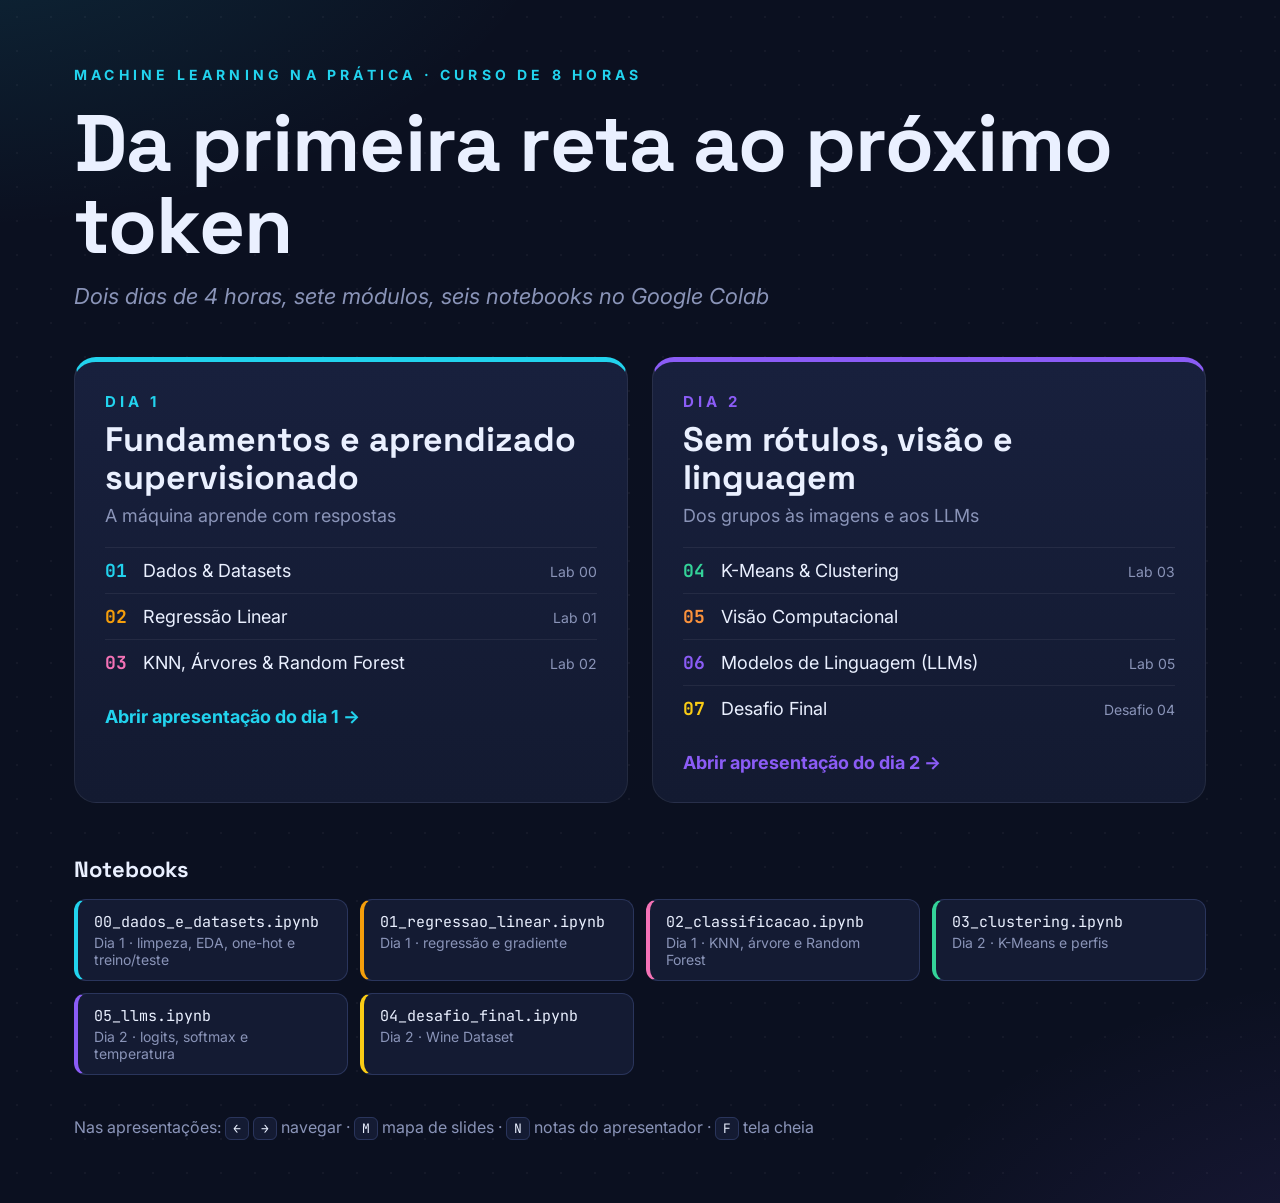
==== commit 70b3e01c: "Merge pull request #18 from Thiagouh/comandos-notebook Slides enxutos, Lab 00 só com dados e Módulo " ====
--- a/index.html
+++ b/index.html
@@ -64,7 +64,7 @@
 
   <h3>Notebooks</h3>
   <div class="nb">
-    <div style="--c:var(--cy)">00_dados_e_datasets.ipynb<small>Dia 1 · limpeza, EDA, encoding e pipeline</small></div>
+    <div style="--c:var(--cy)">00_dados_e_datasets.ipynb<small>Dia 1 · limpeza, EDA, one-hot e treino/teste</small></div>
     <div style="--c:var(--am)">01_regressao_linear.ipynb<small>Dia 1 · regressão e gradiente</small></div>
     <div style="--c:var(--pk)">02_classificacao.ipynb<small>Dia 1 · KNN, árvore e Random Forest</small></div>
     <div style="--c:var(--gr)">03_clustering.ipynb<small>Dia 2 · K-Means e perfis</small></div>
